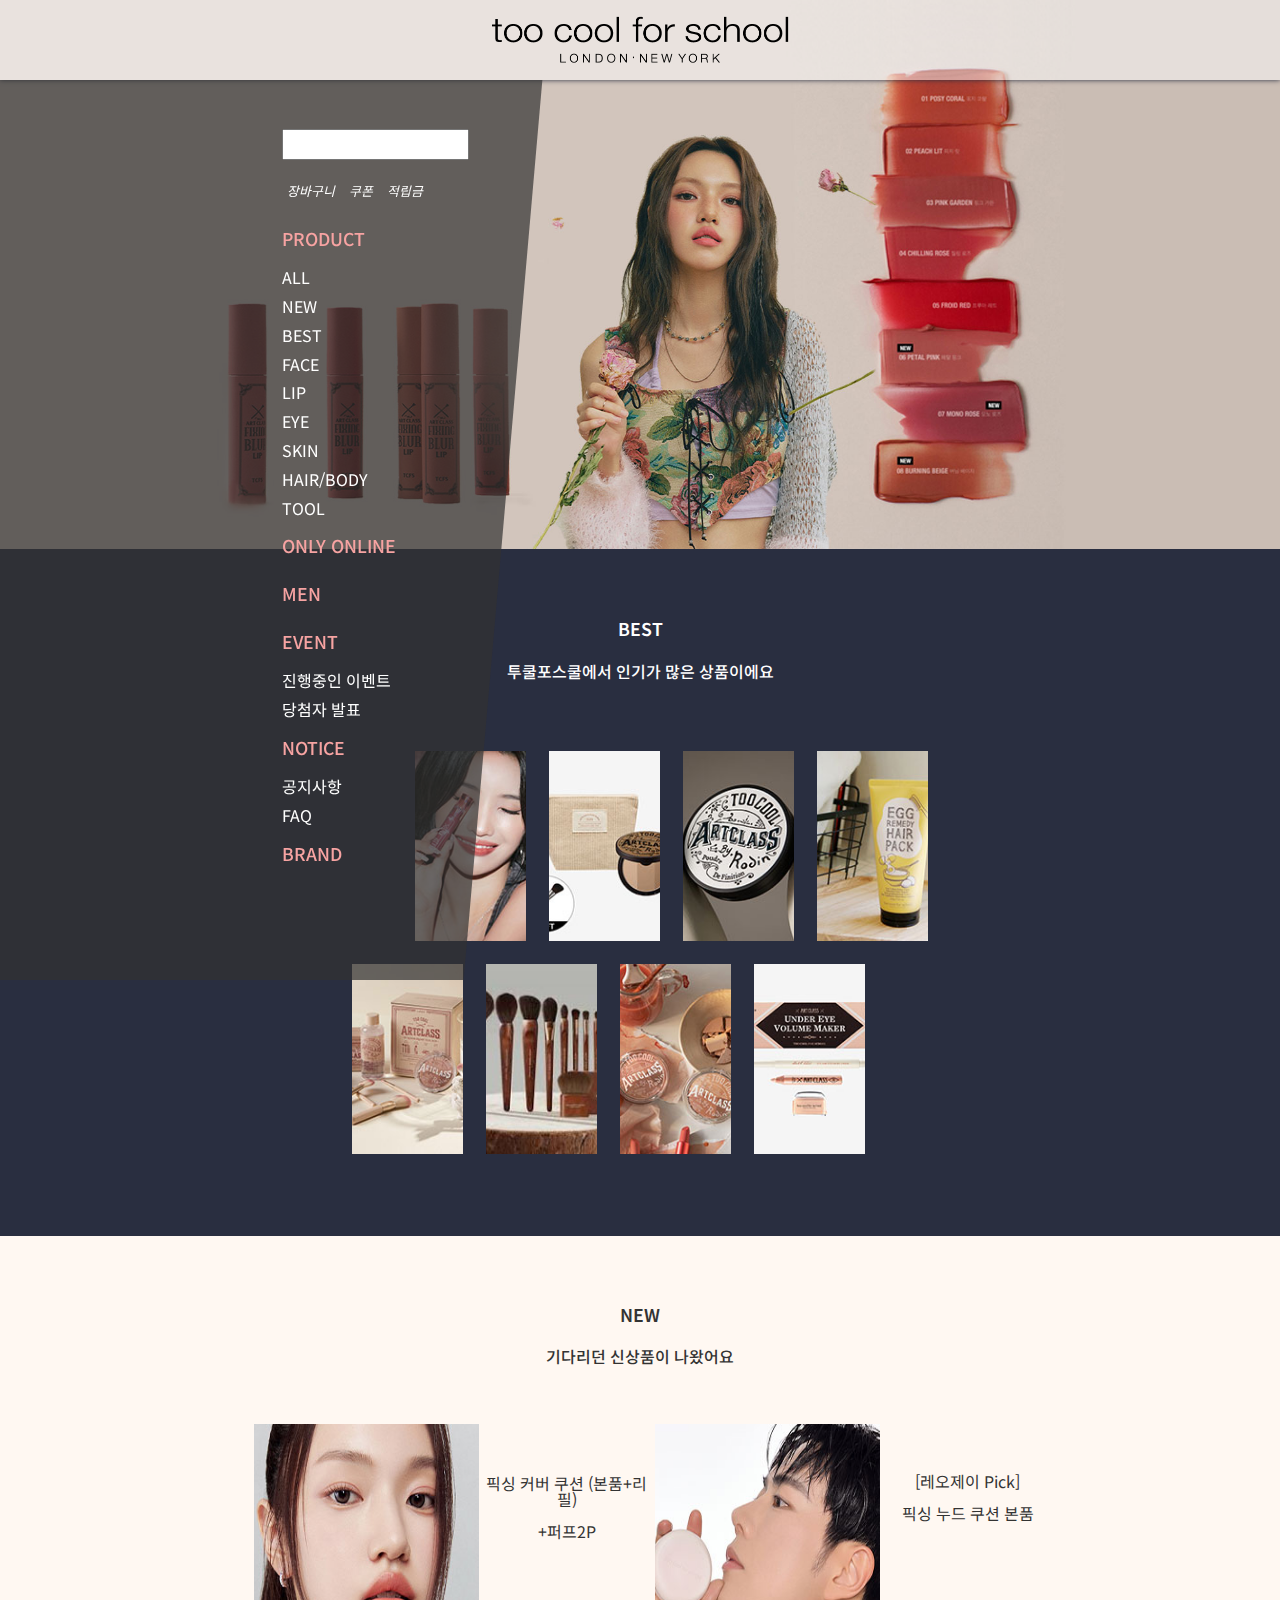
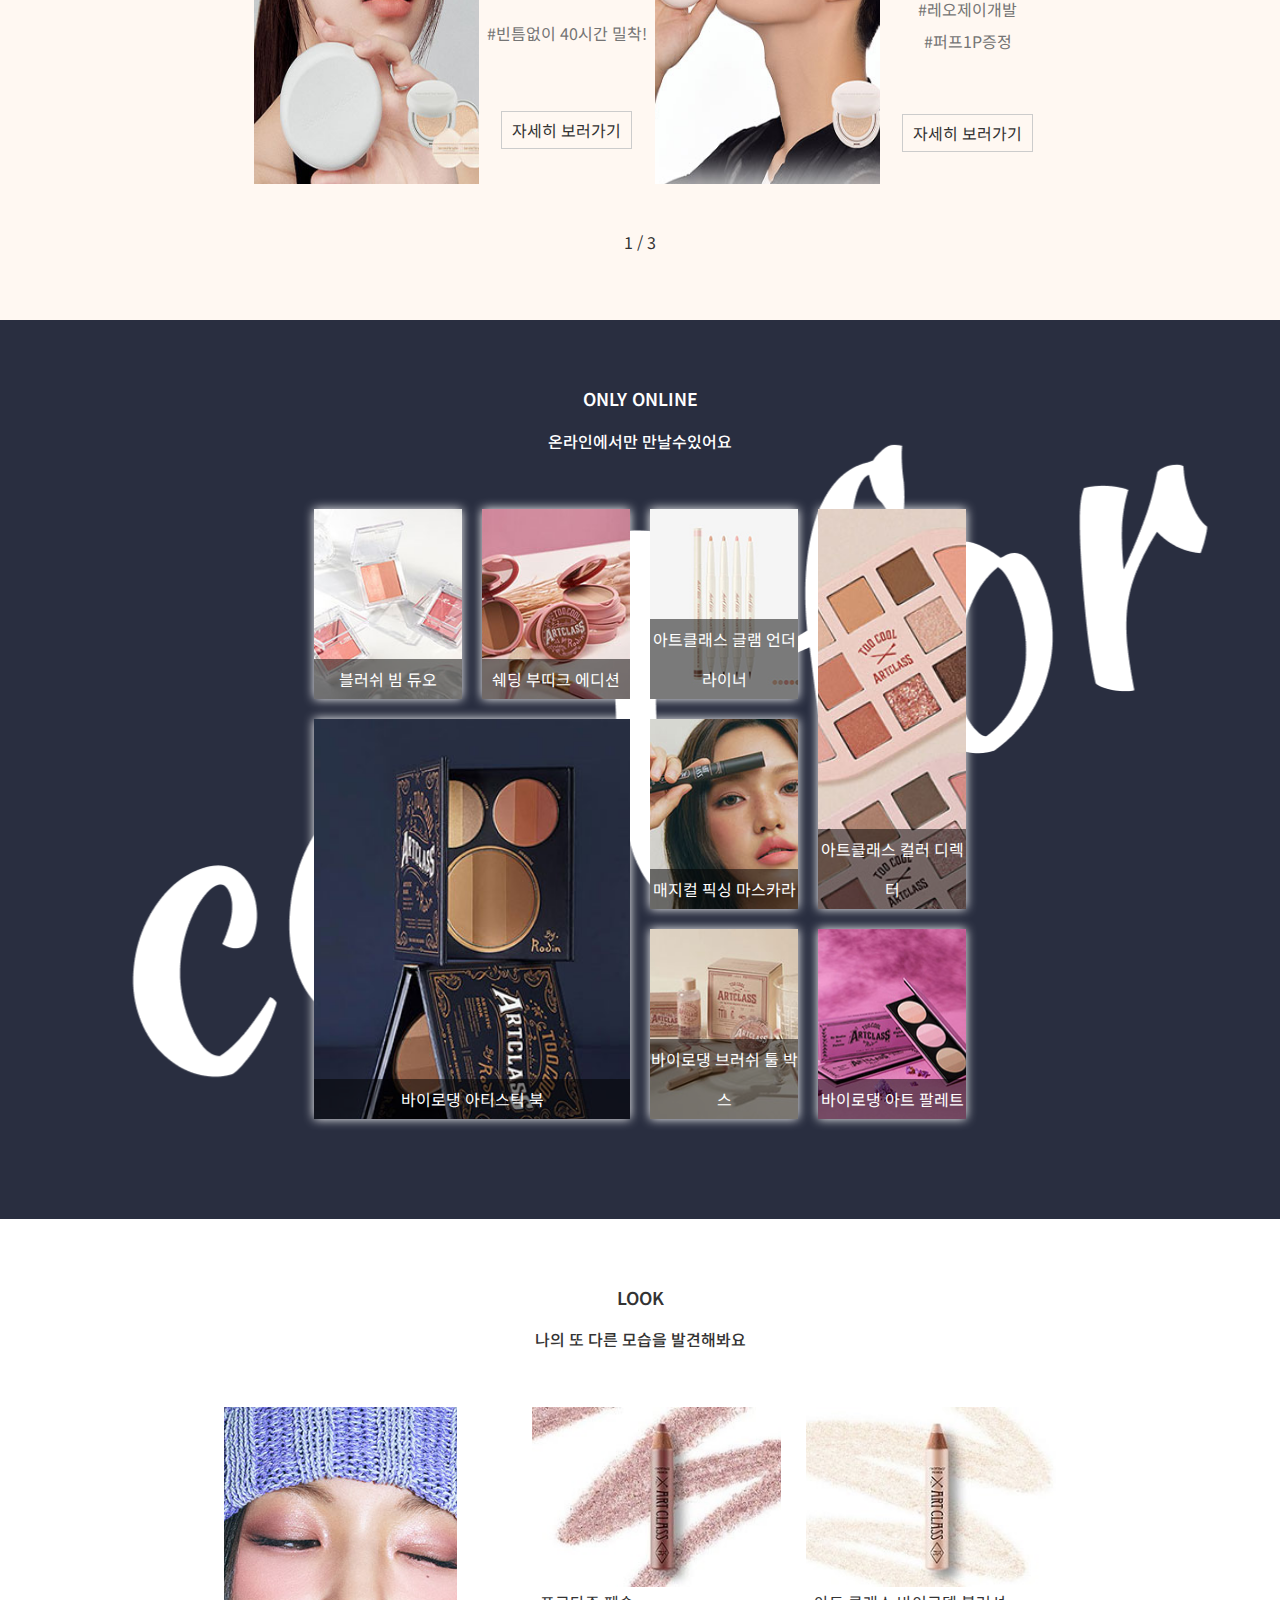
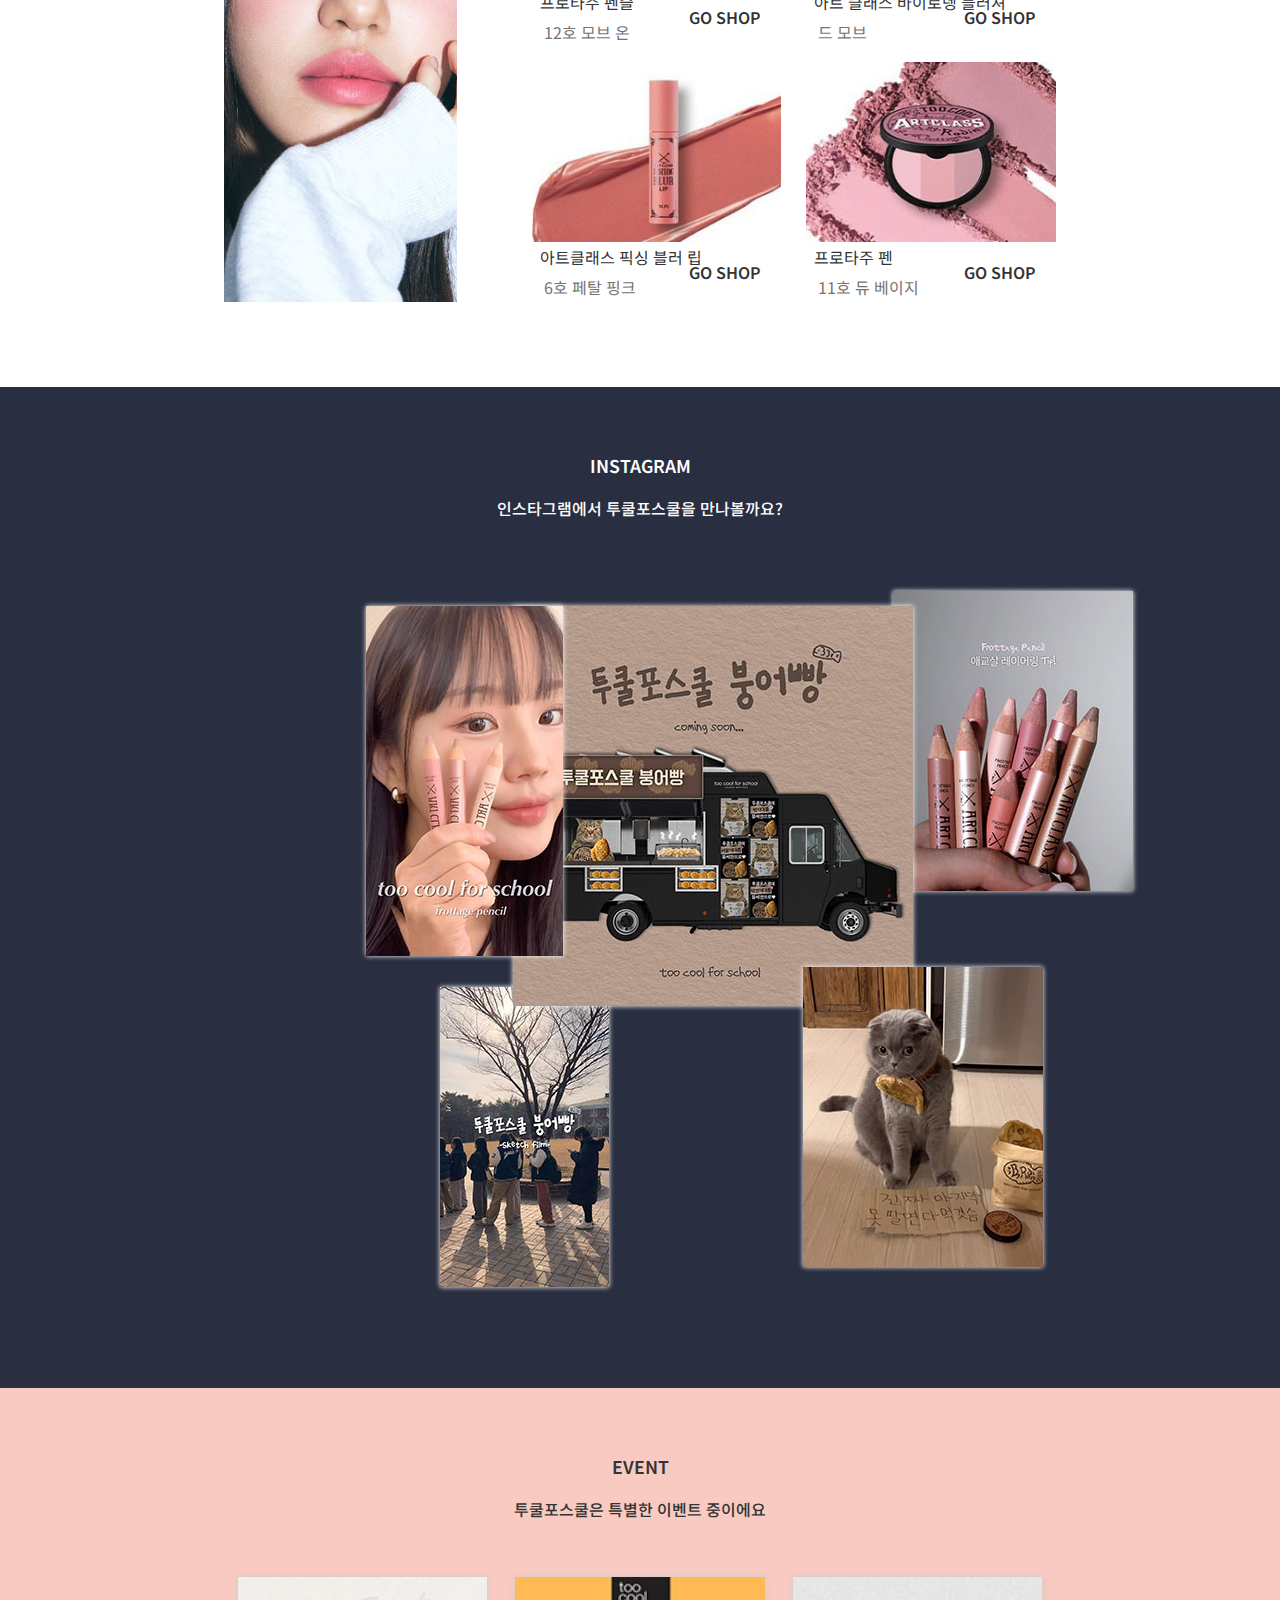
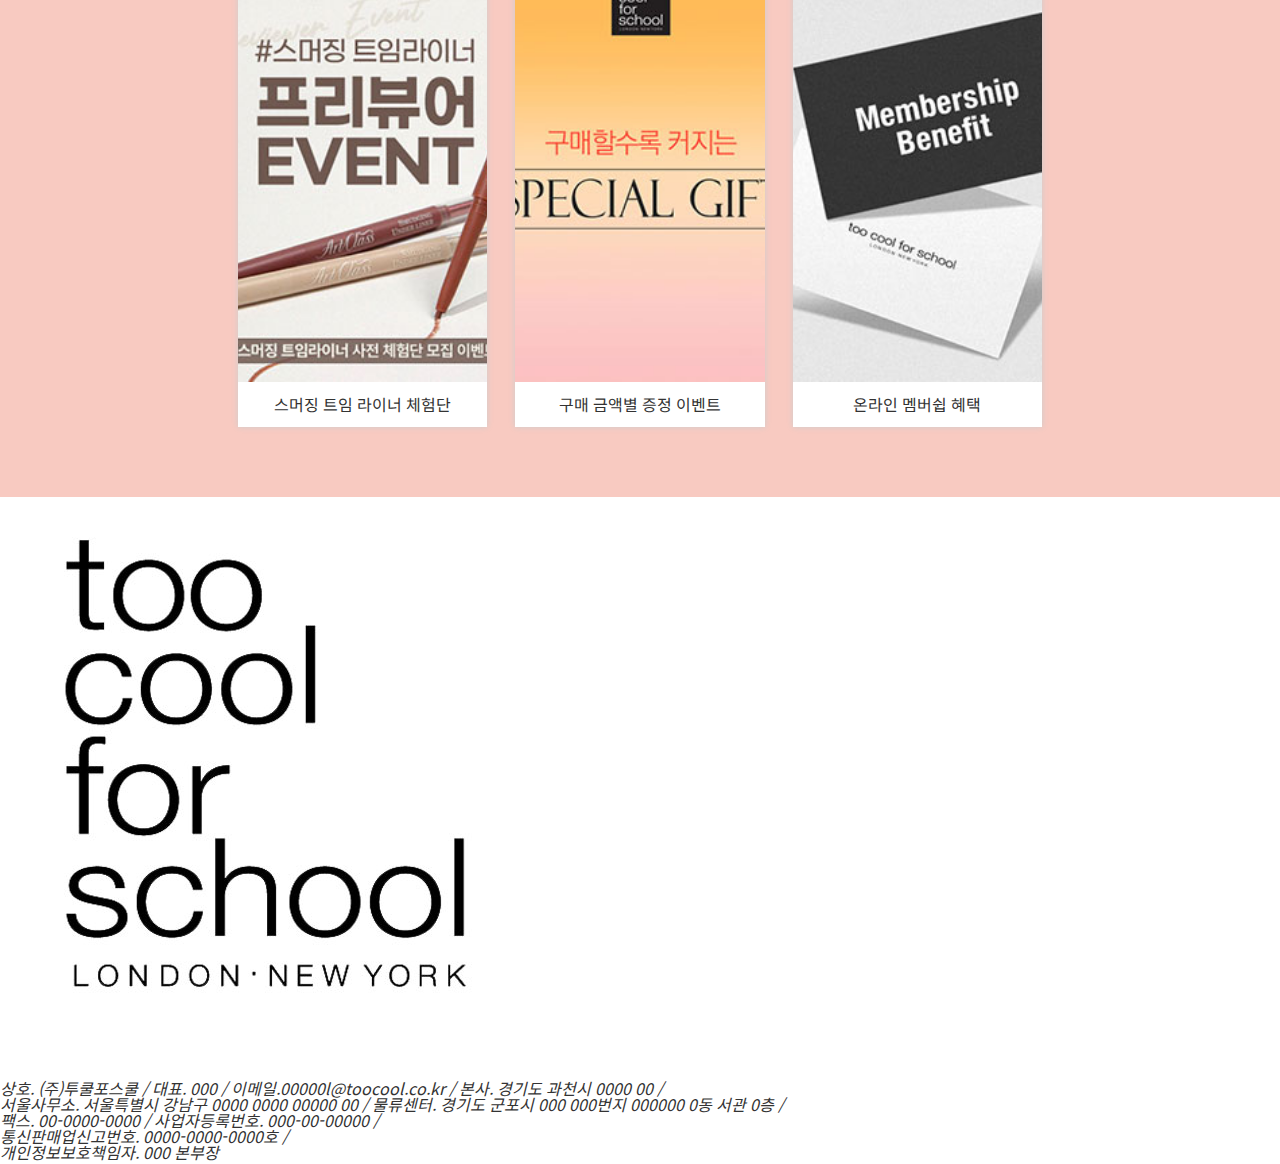
==== main.html @ 059a65c4 "투쿨포스쿨 메인페이지" ====
<!DOCTYPE html>
<html lang="ko">

<head>
    <meta charset="UTF-8">
    <meta name="viewport" content="width=device-width, initial-scale=1.0">
    <title>투쿨포스쿨 반응형웹</title>
    <!-- 리셋 -->
    <link href="./css/reset.css" rel="stylesheet" type="text/css">
    <!-- 공통서식css -->
    <link href="./css/base.css" rel="stylesheet" type="text/css">
    <!-- 레이아웃css -->
    <link href="./css/layout.css" rel="stylesheet" type="text/css">
    <!-- 폰트어썸연결 -->
    <link rel="stylesheet" href="https://cdnjs.cloudflare.com/ajax/libs/font-awesome/6.5.1/css/all.min.css"
        integrity="sha512-DTOQO9RWCH3ppGqcWaEA1BIZOC6xxalwEsw9c2QQeAIftl+Vegovlnee1c9QX4TctnWMn13TZye+giMm8e2LwA=="
        crossorigin="anonymous" referrerpolicy="no-referrer" type="text/css">
    <!-- 제이쿼리 라이브러리 연결하기 -->
    <script src="https://ajax.googleapis.com/ajax/libs/jquery/1.8/jquery.min.js"></script>
</head>

<body>
    <!-- 헤더시작 -->
    <header>
        <div>
            <h1><a href="main.html" title="메인화면으로 가기"><img src="./images/h_logo.png" alt="메인로고"></a></h1>
            <i class="fas fa-bars"></i>
            <a href="login.html" title="로그인화면으로가기"><i class="fas fa-user-alt"></i></a>
        </div>
        <div class="gnb_wrap">
            <nav class="gnb">

                <ul>
                    <li>
                        <form action="#.php" method="post">
                            <input type="text" maxlength="20">
                            <i class="fas fa-search"></i>
                        </form>
                        <a href="#" title="장바구니바로가기"><i class="fas fa-shopping-cart"></i></a>
                        <a href="#" title="쿠폰바로가기"><i class="fas fa-ticket-alt"></i></a>
                        <a href="#" title="적립금바로가기"><i class="fas fa-wallet"></i></a>
                    </li>
                    <li><a href="#" title="PRODUCT바로가기">PRODUCT</a>
                        <ul>
                            <li><a href="#" title="ALL상품바로가기">ALL</a></li>
                            <li><a href="#" title="NEW상품바로가기">NEW</a></li>
                            <li><a href="#" title="BEST상품바로가기">BEST</a></li>
                            <li><a href="#" title="FACE상품바로가기">FACE</a></li>
                            <li><a href="#" title="LIP상품바로가기">LIP</a></li>
                            <li><a href="#" title="EYE상품바로가기">EYE</a></li>
                            <li><a href="#" title="SKIN상품바로가기">SKIN</a></li>
                            <li><a href="#" title="HAIR/BODY상품바로가기">HAIR/BODY</a></li>
                            <li><a href="#" title="TOOL상품바로가기">TOOL</a></li>
                        </ul>
                    </li>
                    <li><a href="#" title="ONLY ONLINE바로가기">ONLY ONLINE</a></li>
                    <li><a href="#" title="MEN바로가기">MEN </a></li>
                    <li><a href="#" title="EVENT바로가기">EVENT</a>
                        <ul>
                            <li><a href="#" title="진행중인 이벤트 바로가기">진행중인 이벤트</a></li>
                            <!-- <li><a href="#" title="종료된 이벤트 바로가기">종료된 이벤트</a></li> -->
                            <li><a href="#" title="당첨자 발표 바로가기">당첨자 발표</a></li>
                        </ul>
                    </li>
                    <li><a href="#" title="NOTICE바로가기">NOTICE</a>
                        <ul>
                            <li><a href="#" title="공지사항바로가기">공지사항</a></li>
                            <li><a href="#" title="FAQ바로가기">FAQ</a></li>
                        </ul>
                    </li>
                    <li><a href="#" title="BRAND바로가기">BRAND</a>
                        <ul>
                            <!-- <li><a href="#" title="브랜드소개바로가기">브랜드소개</a></li> -->
                            <!-- <li><a href="#" title="매장위치바로가기">매장위치</a></li> -->
                        </ul>
                    </li>
                </ul>
            </nav>
            <div class="back"></div>
        </div>
    </header>
    <!-- 메인시작 -->
    <main>
        <section class="banner">
            <h2 class="none">메인배너</h2>
            <div class="swiper">
                <div class="swiper_wrapper">
                    <div class="swiper_slide">
                        <a href="#" title=""><img src="./banner/banner01.jpg" alt=""></a>
                    </div>
                    <div class="pagenation"></div>
                </div>
            </div>
        </section>
        <section>
            <h2 class="white">best</h2>
            <p class="white">투쿨포스쿨에서 인기가 많은 상품이에요</p>
            <article class="best">
                <h2>best</h2>
                <span class="fas fa-arrow-left "></span>
                <ul class="best_list">
                    <li><a href="#" title="아트클래스 끌레어 틴트">
                            <p><br>아트클래스 끌레어 틴트<br><br><br>상품 보러가기</p>
                        </a></li>
                    <li><a href="#" title="바이로댕 쉐딩">
                            <p><br>바이로댕 쉐딩<br><br><br>상품 보러가기</p>
                        </a></li>
                    <li><a href="#" title="피니쉬 세팅 팩트">
                            <p><br>피니쉬 세팅 팩트<br><br><br>상품 보러가기</p>
                        </a></li>
                    <li><a href="#" title="에그 레미디 헤어팩">
                            <p><br>에그 레미디 헤어팩<br><br><br>상품 보러가기</p>
                        </a></li>
                </ul>
                <ul class="best_list">
                    <li><a href="#" title="브러쉬 툴 박스">
                            <p><br>브러쉬 툴 박스<br><br><br>상품 보러가기</p>
                        </a></li>
                    <li><a href="#" title="아티스트 비건 브러쉬">
                            <p><br>아티스트 비건 브러쉬<br><br>상품 보러가기<br></p>
                        </a></li>
                    <li><a href="#" title="바이로댕 블렌딩 아이즈">
                            <p><br>바이로댕 블렌딩 아이즈<br><br>상품 보러가기<br></p>
                        </a></li>
                    <li><a href="#" title="언더 아이 볼륨 메이커">
                            <p><br>언더 아이 볼륨 메이커<br><br>상품 보러가기<br></p>
                        </a></li>
                </ul>
                <span class="fas fa-arrow-right"></span></li>
            </article>
        </section>
        <section>
            <h2>new</h2>
            <p>기다리던 신상품이 나왔어요</p>
            <article class="new">
                <h2>new</h2>
                <span class="fas fa-arrow-left "></span>
                <ul class="new_list">
                    <li>
                        <div></div>
                        <p><br>픽싱 커버 쿠션
                            (본품+리필)<br><br>
                            +퍼프2P<br><br>
                            <span class="hashtag">#빈틈없이 40시간 밀착!<br></span>
                            <a href="#" title="자세히 보러가기">자세히 보러가기</a>
                        </p>
                    </li>
                    <li>
                        <div></div>
                        <p><br>[레오제이 Pick]<br><br>
                            픽싱 누드 쿠션 본품<br><br>
                            <span class="hashtag">#레오제이개발 <br><br>
                                #퍼프1P증정</span><a href="#" title="자세히 보러가기">자세히 보러가기</a>
                        </p>
                    </li>
                </ul>
                <span class="fas fa-arrow-right"></span></li>


                <span> 1 / 3</span>

            </article>
        </section>
        <section>
            <h2 class="white">only online</h2>
            <p class="white">온라인에서만 만날수있어요</p>
            <article class="only_online">
                <h2>only online</h2>
                <ul>
                    <li><a href="#" title="블러쉬 빔 듀오">
                            <div></div>
                            <p>블러쉬 빔 듀오</p>
                        </a></li>
                    <li><a href="#" title="쉐딩 부띠크 에디션">
                            <div></div>
                            <p> 쉐딩 부띠크 에디션</p>
                        </a></li>
                    <li><a href="#" title="아트클래스 글램 언더 라이너">
                            <div></div>
                            <p>아트클래스 글램 언더 라이너</p>
                        </a></li>
                    <li><a href="#" title="아트클래스 컬러 디렉터">
                            <div></div>
                            <p>아트클래스 컬러 디렉터</p>
                        </a></li>
                    <li><a href="#" title="매지컬 픽싱 마스카라">
                            <div></div>
                            <p>매지컬 픽싱 마스카라</p>
                        </a></li>
                    <li><a href="#" title="바이로댕 브러쉬 툴 박스">
                            <div></div>
                            <p>바이로댕 브러쉬 툴 박스</p>
                        </a></li>
                    <li><a href="#" title="바이로댕 아티스틱 북">
                            <div></div>
                            <p>바이로댕 아티스틱 북</p>
                        </a></li>
                    <li><a href="#" title="바이로댕 아트 팔레트">
                            <div></div>
                            <p>바이로댕 아트 팔레트</p>
                        </a></li>
                </ul>
            </article>
        </section>
        <section>
            <h2>look</h2>
            <p>나의 또 다른 모습을 발견해봐요</p>
            <article class="look">
                <h2>look</h2>
                <ul class="look_list">

                    <li>
                        <div>
                            <i class="fas fa-angle-left"></i>
                            <i class="fas fa-angle-right"></i>
                        </div>
                    </li>
                    <li><a href="#" title="프로타주 펜슬">
                            <div></div>&nbsp;&nbsp;프로타주 펜슬<br><span class="hashtag">&nbsp;&nbsp;&nbsp;12호 모브
                                온</span><span>GO SHOP</span>
                        </a></li>
                    <li><a href="#" title="아트 클래스 바이로뎅 블러셔">
                            <div></div>&nbsp;&nbsp;아트 클래스 바이로뎅 블러셔<br><span class="hashtag">&nbsp;&nbsp;&nbsp;드
                                모브</span><span>GO SHOP</span>
                        </a></li>
                    <li><a href="#" title="아트클래스 픽싱 블러 립">
                            <div></div>&nbsp;&nbsp;아트클래스 픽싱 블러 립<br><span class="hashtag">&nbsp;&nbsp;&nbsp;6호 페탈
                                핑크</span><span>GO SHOP</span>
                        </a></li>
                    <li><a href="#" title="프로타주 펜">
                            <div></div>&nbsp;&nbsp;프로타주 펜<br><span class="hashtag">&nbsp;&nbsp;&nbsp;11호 듀
                                베이지</span><span>GO SHOP</span>
                        </a></li>
                </ul>
            </article>
        </section>
        <section>
            <h2 class="white">instagram</h2>
            <p class="white">인스타그램에서 투쿨포스쿨을 만나볼까요?</p>
            <article class="instagram">
                <h2>instagram</h2>
                <ul class="insta_list">
                    <li><a href="#" title=""><img src="./images/insta01.jpg" alt=""></a></li>
                    <li><a href="#" title=""><img src="./images/insta02.jpg" alt=""></a></li>
                    <li><a href="#" title=""><img src="./images/insta03.jpg" alt=""></a></li>
                    <li><a href="#" title=""><img src="./images/insta04.jpg" alt=""></a></li>
                    <li><a href="#" title=""><img src="./images/insta05.jpg" alt=""></a></li>
                </ul>
        </section>
        <section>
            <h2>event</h2>
            <p>투쿨포스쿨은 특별한 이벤트 중이에요 </p>
            <article class="event ">
                <h2>event</h2>
                <span class=""></span>
                <ul class="event_list">
                    <li><a href="#" title="스머징 트임 라이너 체험단">
                            <div></div>
                            <p>스머징 트임 라이너 체험단</p>
                        </a></li>
                    <li><a href="#" title="구매 금액별 증정 이벤트">
                            <div></div>
                            <p>구매 금액별 증정 이벤트</p>
                        </a></li>
                    <li><a href="#" title="온라인 멤버쉽 혜택">
                            <div></div>
                            <p>온라인 멤버쉽 혜택</p>
                        </a></li>
                </ul>
                <span class=""></span>
            </article>
        </section>
    </main>
    <!-- 푸터시작 -->
    <footer>
        <h2><a href="main.html" title="메인화면으로가기"><img src="./images/f_logo.jpg" alt="하단로고"></a></h2>
        <nav>
            <ul class="lnb">
                <li><a href="#" title=""></a></li>
                <li><a href="#" title=""></a></li>
                <li><a href="#" title=""></a></li>
                <li><a href="#" title=""></a></li>
            </ul>
        </nav>
        <div class="f_inner">
            <ul class="sns">
                <li><a href="#" title=""><img src="" alt=""></a></li>
                <li><a href="#" title=""><img src="" alt=""></a></li>
                <li><a href="#" title=""><img src="" alt=""></a></li>
            </ul>
            <address>
                상호. (주)투쿨포스쿨 / 대표. 000 / 이메일.00000l@toocool.co.kr / 본사. 경기도 과천시 0000 00 / <br>
                서울사무소. 서울특별시 강남구 0000 0000 00000 00 / 물류센터. 경기도 군포시 000 000번지 000000 0동 서관 0층 / <br>
                팩스. 00-0000-0000 / 사업자등록번호. 000-00-00000 / <br>
                통신판매업신고번호. 0000-0000-0000호 / <br>
                개인정보보호책임자. 000 본부장
            </address>
            <ul class="service">
                <li><a href="#" title=""></a></li>
                <li><a href="#" title=""></a></li>
                <li><a href="#" title=""></a></li>
                <li><a href="#" title=""></a></li>
                <li><a href="#" title=""></a></li>
            </ul>
            <dl>
                <dt></dt>
                <dd></dd>
                <dd></dd>
                <dd></dd>
                <dd></dd>
                <dd><a href="" title=""></a></dd>
            </dl>
        </div>
    </footer>
    <script src="./script/script.js"></script>
</body>

</html>
---- css/base.css ----
@charset "utf-8";

@import url('https://fonts.googleapis.com/css2?family=Noto+Sans+KR:wght@400;500;600&display=swap');

* {
    font-family: 'Noto Sans KR', sans-serif;
    color: #333;
    font-weight: 400;
}

h1 img {
    width: 300px;
    height: 80px;
}

.none {
    display: none;
}

.center {
    margin: 0px auto;
}

.percent100 {
    width: 100%;
}

.main_b_color {
    background-color: #292E40;
}

.white {
    color: #fff;
}

h2{
    font-size: 1.1rem;
    font-weight: 600;
}

.hashtag{
    color: #747474;
}

a{text-decoration: none; color:#333}
---- css/layout.css ----
/* 헤더 서식 */
header {
    height: 80px;
    width: 100%;
    box-shadow: 0px 0px 5px #292E40;
    position: fixed;
    top: 0px;
    left: 0px;
    z-index: 9000;

    background-color: rgba(255, 255, 255, 0.5);
}


header>div:first-child {
    /* 헤더안 */
    position: relative;
    height: 80px;
    width: 75%;
    max-width: 1280px;
    box-sizing: border-box;
    margin: 0px auto;
    padding: 0px 4.5%;
    display: flex;
    justify-content: space-between;
    align-items: center;
    z-index: 10;
}

header>div>h1 {
    order: 2;
}


header>div>h1 img {
    height: 90%
}

header>div>.fas {
    font-size: 2rem;
    color: #333;
    cursor: pointer;
}
/* 
header>div>.fas:hover {
    animation: border 1.5s linear infinite;
    position: relative;
}

header>div>.fas header>div>.fas:before,
header>div>.fas:after {
    position: absolute;
    content: "";
    right: 0;
    bottom: 0;
    background: #6618a1;
    transition: all 0.3s ease;
}

header>div>.fas:before {
    height: 0%;
    width: 2px;
}

header>div>.fas:after {
    width: 0%;
    height: 2px;
}

header>div>.fas:hover:before {
    height: 100%;
}

header>div>.fas:hover:after {
    width: 100%;
} */

/* 
@keyframes border{
    0%{border-top: #292E40; border-right: #292E40;border-bottom: #292E40;border-left: #292E40;}
    33%{border-top: #292E40; border-right: #292E40;}
    66%{border-top: #292E40; border-right: #292E40;border-bottom: #292E40;}
    99%{border-top: #292E40; border-right: #292E40;border-bottom: #292E40;border-left: #292E40;}
    100%{border-top: #292E40; border-right: #292E40;border-bottom: #292E40;}

} */

header>div>.fas {
    order: 1;
}

header>div>a {
    order: 3;
}

/* 내비게이션서식 */

.gnb_wrap {
    position: absolute;
    top: 80px;
    /* left: -1000px; */
    left: 0px;
    width: 40%;
    height: 100vh;
    transition: 1s;
}

.gnb {
    position: relative;
    top: 0px;
    height: 100vh;
    padding: 5vh 0px;
    display: flex;
    flex-direction: column;
    align-items: center;
    z-index: 8999;
}

.back {
    position: absolute;
    top: 0px;
    left: -60px;
    background-color: rgba(50, 50, 50, 0.7);
    transform: skew(-5deg);
    width: 110%;
    height: 100vh;
    z-index: 2;
}

/* 검색창 */

.gnb input[type=text] {
    width: 70%;
    height: 25px;
    text-indent: 1rem;
}

.gnb input[type=text]:focus {
    outline: 2px solid #F7A3A2;
}

.gnb .fa-search {
    font-size: 1.6rem;
    color: #fff;
    margin-left: 10px;
    position: relative;
    top: 5px;
    cursor: pointer;
}

.gnb .fas:hover {
    color: #F7A3A2;
}

/* 장바구니 */

.gnb>ul>li>a>.fas {
    font-size: 1.8rem;
    color: #fff;
    margin: 30px 5px 15px;
}


.gnb .fa-shopping-cart::after {
    content: " 장바구니";
    font-size: 0.8rem;
    color: #fff;
}

.gnb .fa-ticket-alt::after {
    content: " 쿠폰";
    font-size: 0.8rem;
    color: #fff;
}

.gnb .fa-wallet::after {
    content: " 적립금";
    font-size: 0.8rem;
    color: #fff;
}

/* 상세목록 */
.gnb>ul {
    position: absolute;
    width: 50%;
    left: 55%;
}

.gnb>ul>li>a {
    color: #F7A3A2;
    line-height: 3rem;
    font-weight: 500;
    font-size: 1.1rem;
    text-indent: 15px;
}

.gnb>ul>li>a:hover {
    font-size: 1.2rem;
    text-decoration: underline;
}

.gnb>ul>li>ul>li>a {
    color: #fff;
    font-size: 1rem;
    font-weight: 400;
    text-indent: 25px;
    line-height: 1.8rem;
}

.gnb>ul>li>ul>li>a:hover {
    font-size: 1.1rem;
    text-decoration: underline;
}

/* 메인 서식 */
main {
    background-color: #292E40;
}

section {
    padding: 70px 0px;
    width: 100%;
    text-align: center;
}

section>h2 {
    text-transform: uppercase;
}

article {
    margin: 0px auto;
    width: 65%;
    max-width: 1280px;
    position: relative;
}

article>h2 {
    display: none;
}

section>p {
    padding: 25px 0px 60px 0px;
    font-weight: 500;
}

/* 메인배너서식 */
main>section:first-child {
    padding: 0px;
    margin: 0px;
}

.swiper_slide img {
    width: 100%;
}

/* 베스트서식 */


.best_list {
    display: flex;
    width: 78%;
    margin: 0px auto;
    box-sizing: border-box;
}

.best ul:nth-child(3) {
    justify-content: end;
    padding-left: 5%;
    padding-right: 3%;
}

.best ul:nth-child(4) {
    justify-content: start;
    padding-right: 5%;
    padding-left: 3%;
}

.best_list li {
    min-height: 190px;
    max-width: 190px;
    width: 19%;
    margin: 2%;
}

.best_list li>a {
    background-position: center !important;
    background-repeat: no-repeat !important;
    background-size: cover !important;
    width: 100%;
    height: 100%;
    display: inline-block;
}

.best_list li>a>p {
    width: 100%;
    height: 100%;
    background-color: rgba(0, 0, 0, 0.5);
    color: rgba(255, 255, 255, 0.8);
    display: flex;
    align-items: center;
    justify-content: center;
    opacity: 0;
    visibility: hidden;
}

.best_list li>a:hover>p {
    opacity: 1 !important;
    visibility: visible !important;
    transition: 0.5s;
}

.best ul:nth-child(3)>li:first-child>a {
    background-image: url(../images/best01.jpg);
}

.best ul:nth-child(3)>li:nth-child(2)>a {
    background-image: url(../images/best02.jpg);
}

.best ul:nth-child(3)>li:nth-child(3)>a {
    background-image: url(../images/best03.jpg);
}

.best ul:nth-child(3)>li:nth-child(4)>a {
    background-image: url(../images/best04.jpg);
}

.best ul:nth-child(4)>li:first-child>a {
    background-image: url(../images/best05.jpg);
}

.best ul:nth-child(4)>li:nth-child(2)>a {
    background-image: url(../images/best06.jpg);
}

.best ul:nth-child(4)>li:nth-child(3)>a {
    background-image: url(../images/best07.jpg);
}

.best ul:nth-child(4)>li:nth-child(4)>a {
    background-image: url(../images/best08.jpg);
}

.best span {
    display: none;
}

/* 신상품서식 */

/* new배경색 넣기 */
main>section:nth-child(3) {
    background-color: #FFF8F2;

}

.new_list {
    margin: 0px auto;
    display: flex;
    justify-content: space-around;
    padding-bottom: 50px;
    padding-left: 30px;
    box-sizing: border-box;
    max-width: 1100px;
}


.new_list>li {
    display: flex;
    text-align: center;
    width: 100%;
    justify-content: space-between;
    height: 360px;
}

.new_list>li>div {
    background-position: center !important;
    background-repeat: no-repeat !important;
    background-size: cover !important;
    width: 56%;
    height: 360px;
}

.new_list>li:first-child>div:first-child {
    background: url(../images/new01.jpg);
}

.new_list>li:first-child>div:first-child:hover {
    background: url(../images/new011.jpg);
    transition: 0.5s;
}

.new_list>li:nth-child(2)>div:first-child {
    background: url(../images/new02.jpg);
}

.new_list>li:nth-child(2)>div:first-child:hover {
    background: url(../images/new021.jpg);
    transition: 0.5s;
}

/* 이미지우측 글씨 */

.new_list>li>p {
    display: flex;
    flex-direction: column;
    justify-content: space-around;
    align-items: center;
    width: 44%;
}

.new_list>li>p>a {
    display: inline-block;
    padding: 10px;
    border: 1px solid #ccc;
    cursor: pointer;
}

.new_list>li>p>a:hover {
    background-color: #292E40;
    color: #FFF8F2;
}

/* 좌우 화살표 */

.new>span:nth-child(2),
.new>span:nth-child(4) {
    display: inline-block;
    padding: 10px;
    position: absolute;
    top: 50%;
    transform: translateY(-50%);
    cursor: pointer;
}

.new>span:nth-child(2) {
    left: -30px;
}

.new>span:nth-child(4) {
    right: -30px;
}

/* only online */
main>section:nth-child(4) {
    background-image: url('../images/only_back.png');
    padding-bottom: 100px;
    background-position: center;
    background-size: 90% rotate;
}

.only_online {
    padding: 0px 90px;
    box-sizing: border-box;
}

.only_online ul {
    max-width: 900px;
    display: grid;
    grid-template-columns: repeat(4, auto);
    grid-template-rows: repeat(3, 190px);
    grid-template-areas:
        'a b c d'
        'g g e d'
        'g g f h';
    gap: 20px;
    margin: 0px auto;
}

.only_online ul>li {
    overflow: hidden;
    transition: 0.5s;
}

.only_online>ul>li>a {
    display: inline-block;
    width: 100%;
    height: 100%;
}

.only_online>ul>li>a>div {
    height: 100%;
    background-position: center;
    background-repeat: no-repeat;
    background-size: cover;
}

.only_online>ul>li>a>div:hover {
    transform: scale(1.1);
    transition: 0.5s;
}

.only_online>ul>li:first-child {
    grid-area: a;
}

.only_online>ul>li:first-child>a>div {
    background-image: url('../images/only01.jpg');
}

.only_online>ul>li:nth-child(2) {
    grid-area: b;
}

.only_online>ul>li:nth-child(2)>a>div {
    background-image: url('../images/only02.jpg');
}

.only_online>ul>li:nth-child(3) {
    grid-area: c;
}

.only_online>ul>li:nth-child(3)>a>div {
    background-image: url('../images/only03.jpg');
}

.only_online>ul>li:nth-child(4) {
    grid-area: d;
}

.only_online>ul>li:nth-child(4)>a>div {
    background-image: url('../images/only04.jpg');
    height: 520px;
}

.only_online>ul>li:nth-child(5) {
    grid-area: e;
}

.only_online>ul>li:nth-child(5)>a>div {
    background-image: url('../images/only05.jpg');
}

.only_online>ul>li:nth-child(6) {
    grid-area: f;
}

.only_online>ul>li:nth-child(6)>a>div {
    background-image: url('../images/only06.jpg');
}

.only_online>ul>li:nth-child(7) {
    grid-area: g;
}

.only_online>ul>li:nth-child(7)>a>div {
    background-image: url('../images/only07.jpg');
    height: 520px;
}

.only_online>ul>li:last-child {
    grid-area: h;
}

.only_online>ul>li:last-child>a>div {
    background-image: url('../images/only08.jpg');

}

.only_online>ul>li {
    position: relative;
    box-shadow: 0px 0px 10px #fff;
}

.only_online>ul>li>a>p {
    padding: 0px;
    position: absolute;
    background-color: rgba(0, 0, 0, 0.5);
    color: #fff;
    text-align: center;
    bottom: 0px;
    width: 100%;
    line-height: 40px;
}

/*  Look서식*/

main>section:nth-child(5) {
    background-color: #fff;
    padding-bottom: 100px;
}

.look_list .fas {
    position: absolute;
    top: 50%;
    outline: none;
    border: none;
    font-size: 40px;
    color: #F8CAC1;
}

.look_list .fa-angle-left {
    left: -5%;
}

.look_list .fa-angle-right {
    right: -5%;
}

.look_list {
    max-width: 1000px;
    display: grid;
    grid-template-columns: 34% 30% 30%;
    grid-template-rows: repeat(2, 240px);
    gap: 3%;
    margin: 0px auto;
    /* grid-column-gap: 30px;
    grid-row-gap: 60px; */
}

.look_list>li {
    /* overflow: hidden; */
}

.look_list>li div {
    width: 100%;
    height: 75%;
    background-position: center !important;
    background-repeat: no-repeat !important;
    background-size: cover !important;
}

.look_list>li>a {
    width: 100%;
    height: 100%;
    text-align: start;
    display: block;
    line-height: 30px;
    box-sizing: border-box;
    position: relative;
}

.look_list>li>a>span:last-child {
    position: absolute;
    right: 20px;
    bottom: 0px;
    transform: translateY(-50%);
    font-weight: 600;
}

.look_list>li:first-child {
    grid-area: 1/1/3/1;
    margin-right: 50px;
    position: relative;
}

.look_list>li:first-child>div {
    background-image: url(../images/LOOK01.jpg);
    height: 100%;
}

.look_list>li:nth-child(2) div {
    background-image: url(../images/LOOK_product_01.jpg);
}

.look_list>li:nth-child(3) div {
    background-image: url(../images/LOOK_product_02.jpg);
}

.look_list>li:nth-child(4) div {
    background-image: url(../images/LOOK_product_03.jpg);
}

.look_list>li:last-child div {
    background-image: url(../images/LOOK_product_04.jpg);
}


/* 인스타그램 서식 */

.slide {
    width: 320px;
    height: 400px;

}

.slide_wrap {
    overflow: hidden;

}

.slide_img {
    display: flex;
    position: relative;
    left: 0px;
}

.slide>button {
    padding: 5px 10px;
    outline: none;
    border: none;
    color: #fff;
    background-color: rgb(46, 138, 84);
}

.slide>button:hover {
    background-color: darkseagreen;
}

.slide>button:disabled {
    background-color: #999;
}

.prev {
    float: left;
}

.next {
    float: right;
}

/* 인스타그램 서식 */
main>section:nth-child(6) {
    background-image: url('../images/insta_back.png');
    background-size: 120%;
    background-position: center;
    background-attachment: fixed;
    box-sizing: border-box;
}

.instagram {}

.insta_list {
    margin: 30px auto;
    max-width: 1000px;
    width: 78%;
    display: grid;
    grid-template-columns: repeat(4, auto);
    grid-template-areas:
        'insta_a insta_c insta_c insta_b'
        'insta_d insta_d insta_e insta_e';
}

.insta_list li {
    position: relative;
}

.insta_list li:first-child {
    grid-area: insta_a;
    z-index: 5;
}

.insta_list li:first-child img {
    position: relative;
    right: -50px;
    animation: insta_a_img 7s linear infinite;
}

@keyframes insta_a_img {
    0% {
        top: 0px;
    }

    25% {
        top: 20px;
    }

    50% {
        top: 0px;
    }

    75% {
        top: -20px;
    }

    100% {
        top: 0px;
    }
}


.insta_list li:nth-child(2) {
    grid-area: insta_b;
    margin-left: -20px;
    margin-top: -15px;
    z-index: 1;
}

.insta_list li:nth-child(2) img {
    position: relative;
    animation: insta_b_img 8s linear infinite;
}

@keyframes insta_b_img {
    0% {
        left: 0px;
    }

    50% {
        left: -80px;
    }

    100% {
        left: 0px;
    }
}

.insta_list li:nth-child(3) {
    grid-area: insta_c;
    margin-bottom: -100px;
    z-index: 3;
    animation: insta_c 10s linear infinite;
}

@keyframes insta_c {
    0% {
        transform: rotate(0deg);
    }

    100% {
        transform: rotate(360deg);
    }

}

.insta_list li:nth-child(3) img {
    animation: insta_c_img 10s linear infinite;
}

@keyframes insta_c_img {
    0% {
        transform: rotate(0deg);
    }

    100% {
        transform: rotate(-360deg);
    }

}

.insta_list li:nth-child(4) {
    grid-area: insta_d;
    margin-right: -20px;
    margin-top: 30px;
    z-index: 2;
}

.insta_list li:nth-child(4) img {
    position: relative;
    animation: insta_d_img 7s linear infinite;
}

@keyframes insta_d_img {
    0% {
        right: 0px;
    }

    50% {
        right: 30px;
    }

    100% {
        right: 0px;
    }
}

.insta_list li:last-child {
    grid-area: insta_e;
    margin-top: 10px;
    z-index: 4;
}


.insta_list li:last-child img {
    position: relative;
    animation: insta_e_img 8s linear infinite;
}

@keyframes insta_e_img {
    0% {
        bottom: 0px;
    }

    25% {
        bottom: 20px
    }

    50% {
        bottom: 0px;
    }

    75% {
        bottom: -20px
    }

    100% {
        bottom: 0px;
    }
}

.insta_list li a img {
    box-shadow: 0px 0px 5px #fff;

}



/* 이벤트서식 */
main>section:nth-child(7) {
    background-color: #F8CAC1;
}

.event_list {
    width: 100%;
    max-width: 1000px;
    display: flex;
    justify-content: space-around;
    margin: 0px auto;

}

.event_list li {
    height: 450px;
    width: 30%;
    /* overflow: hidden; */
    transition: 1s;
    box-shadow: 0px 0px 6px #ccc;
}

.event_list li a {
    display: inline-block;
    height: 450px;
    width: 100%;
}

.event_list li div {
    width: 100%;
    height: 90%;
    background-position: center !important;
    background-repeat: no-repeat !important;
    background-size: cover !important;
}


.event_list li:hover p {
    font-weight: 600;
}

.event_list li:first-child div {
    background-image: url('../images/event01.jpg');
}

.event_list li:nth-child(2) div {
    background-image: url('../images/event02.jpg');
}

.event_list li:nth-child(3) div {
    background-image: url('../images/event03.jpg');
}

.event_list li p {
    background-color: #fff;
    width: 100%;
    height: 10%;
    display: flex;
    align-items: center;
    justify-content: center;
    z-index: 5000;
}

/* 푸터 서식 */
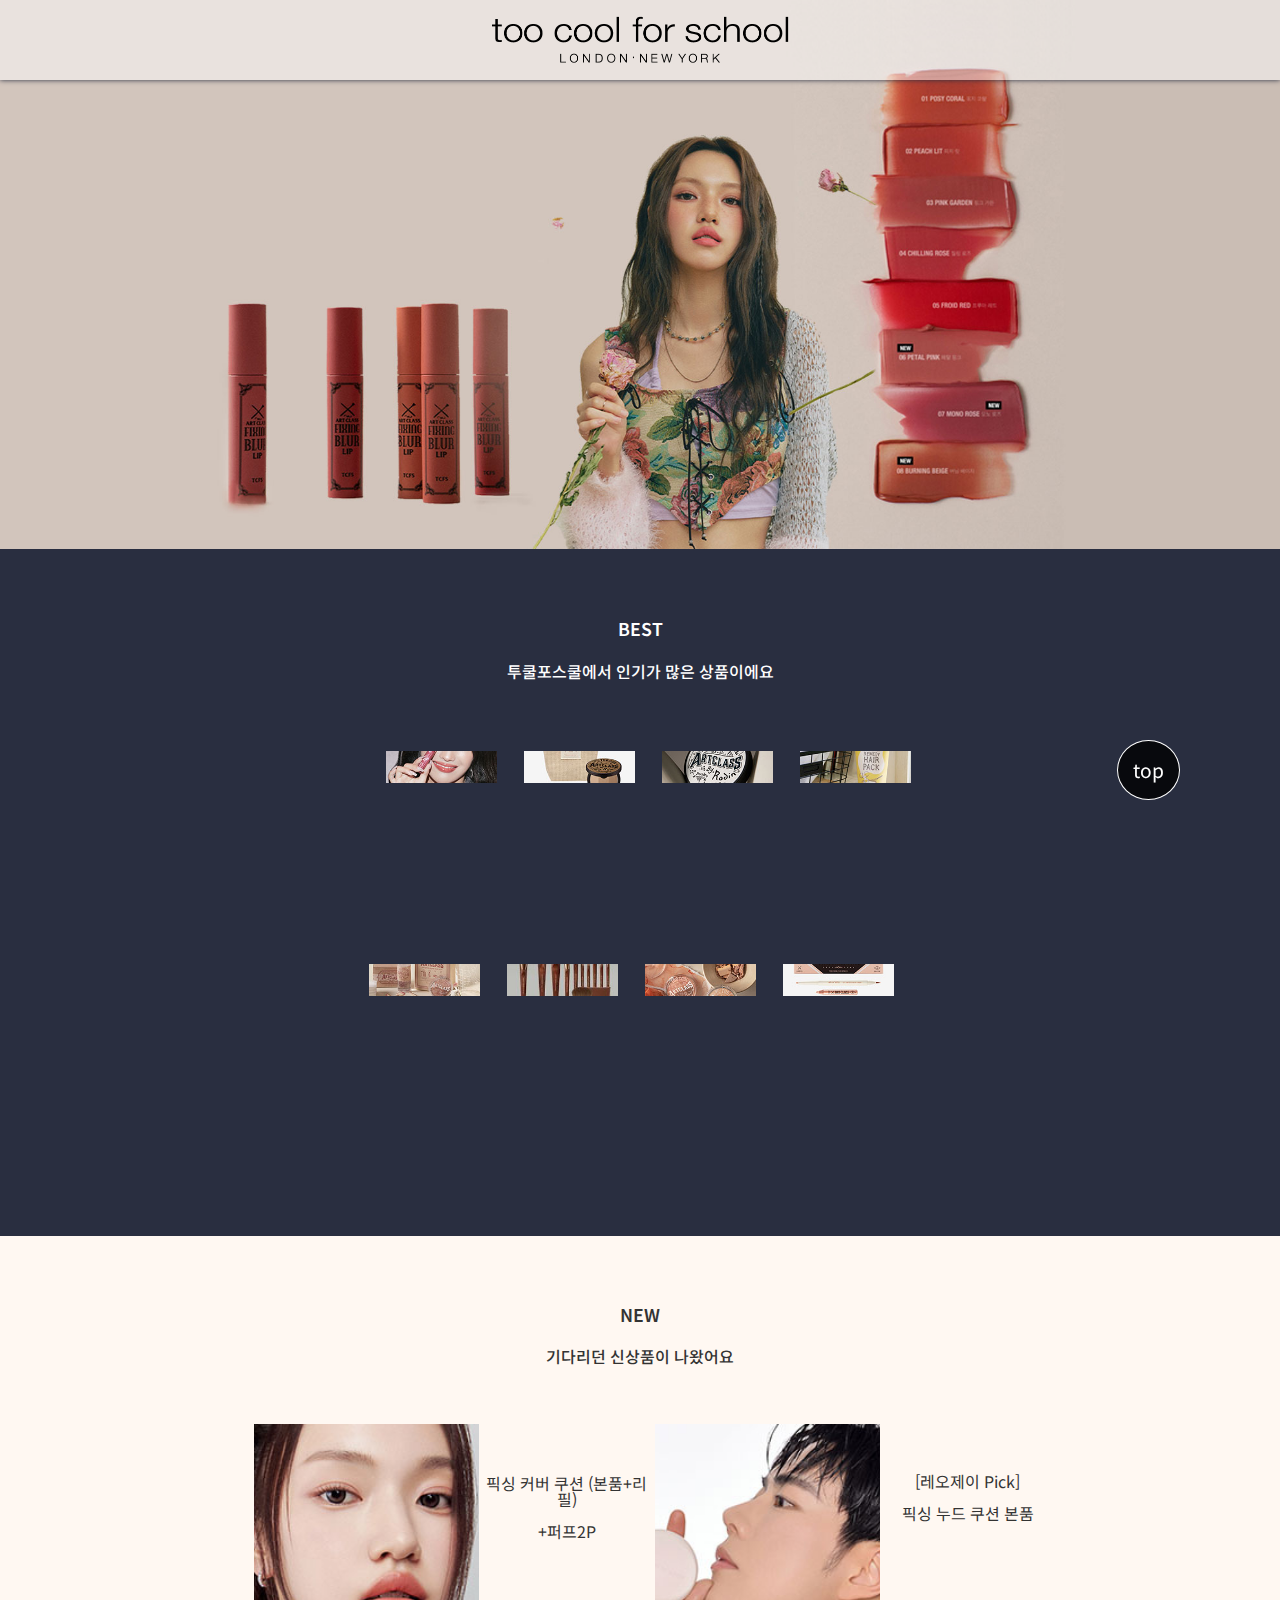
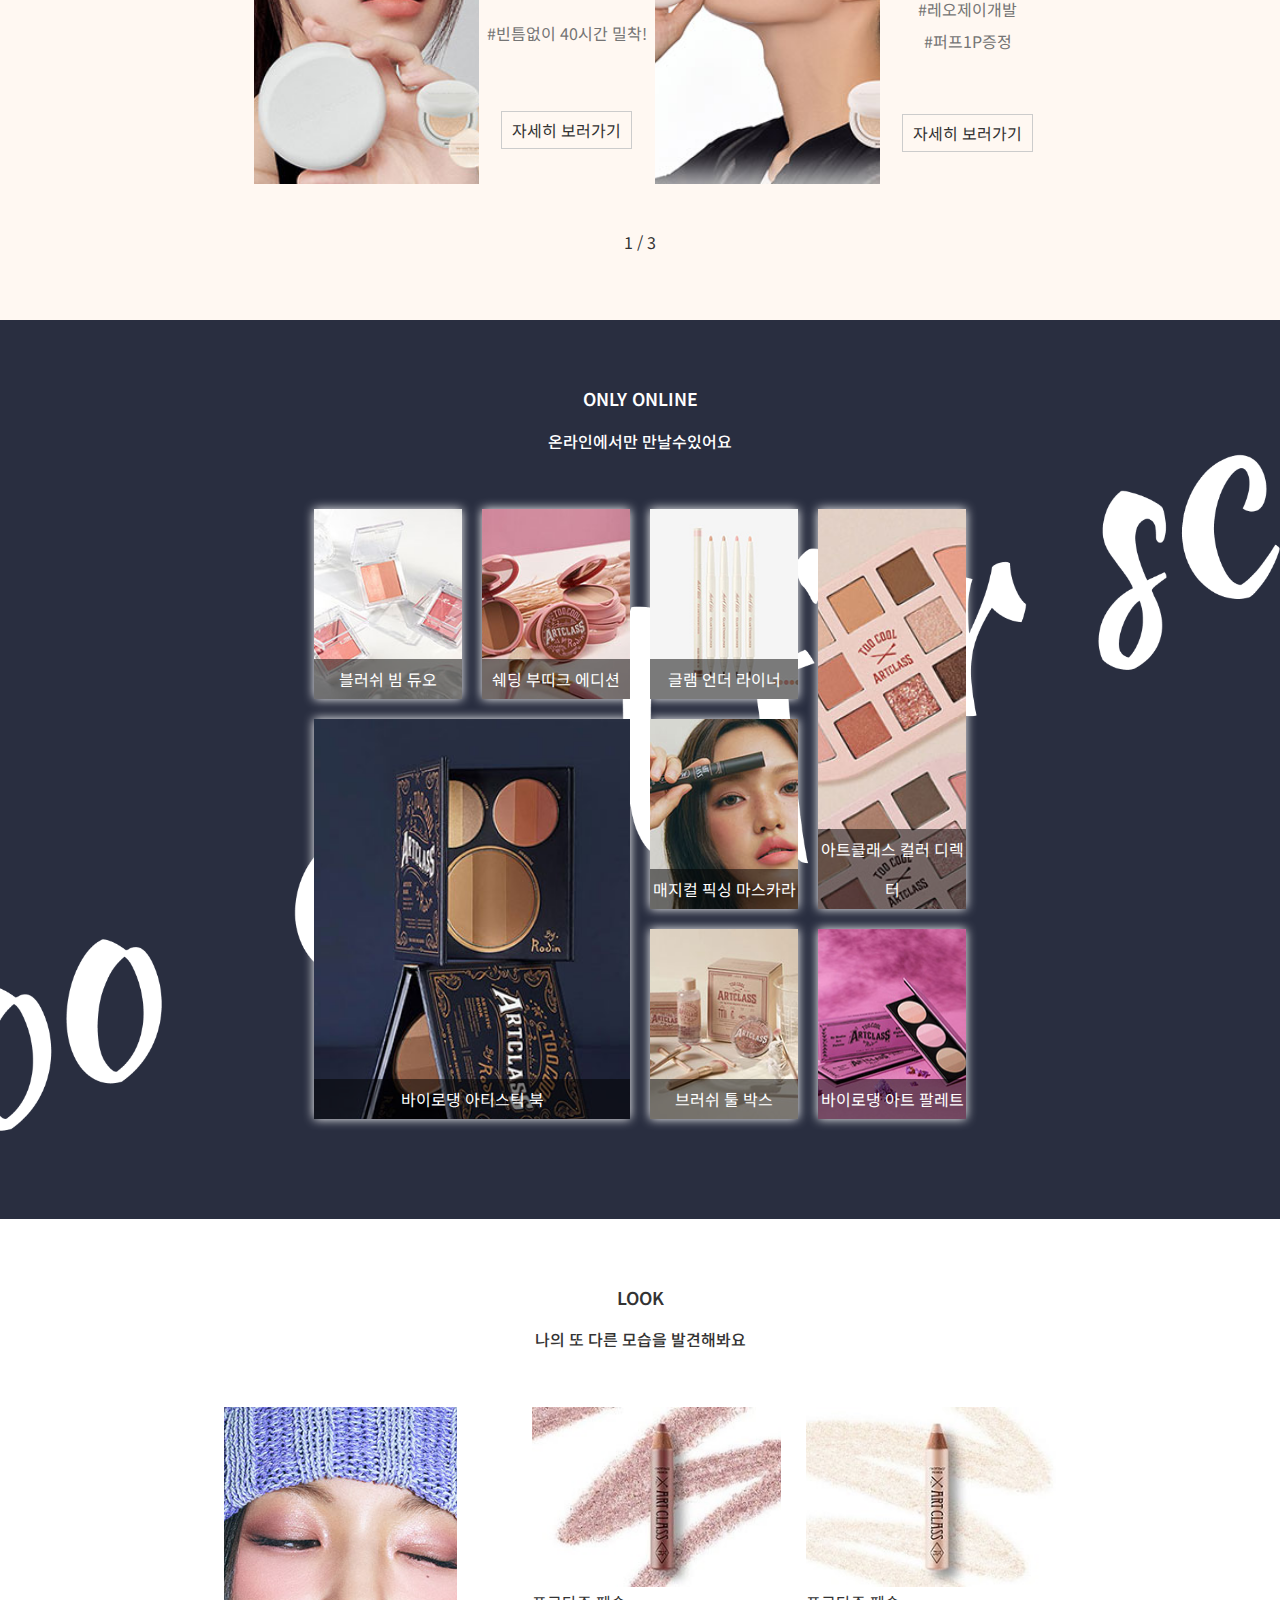
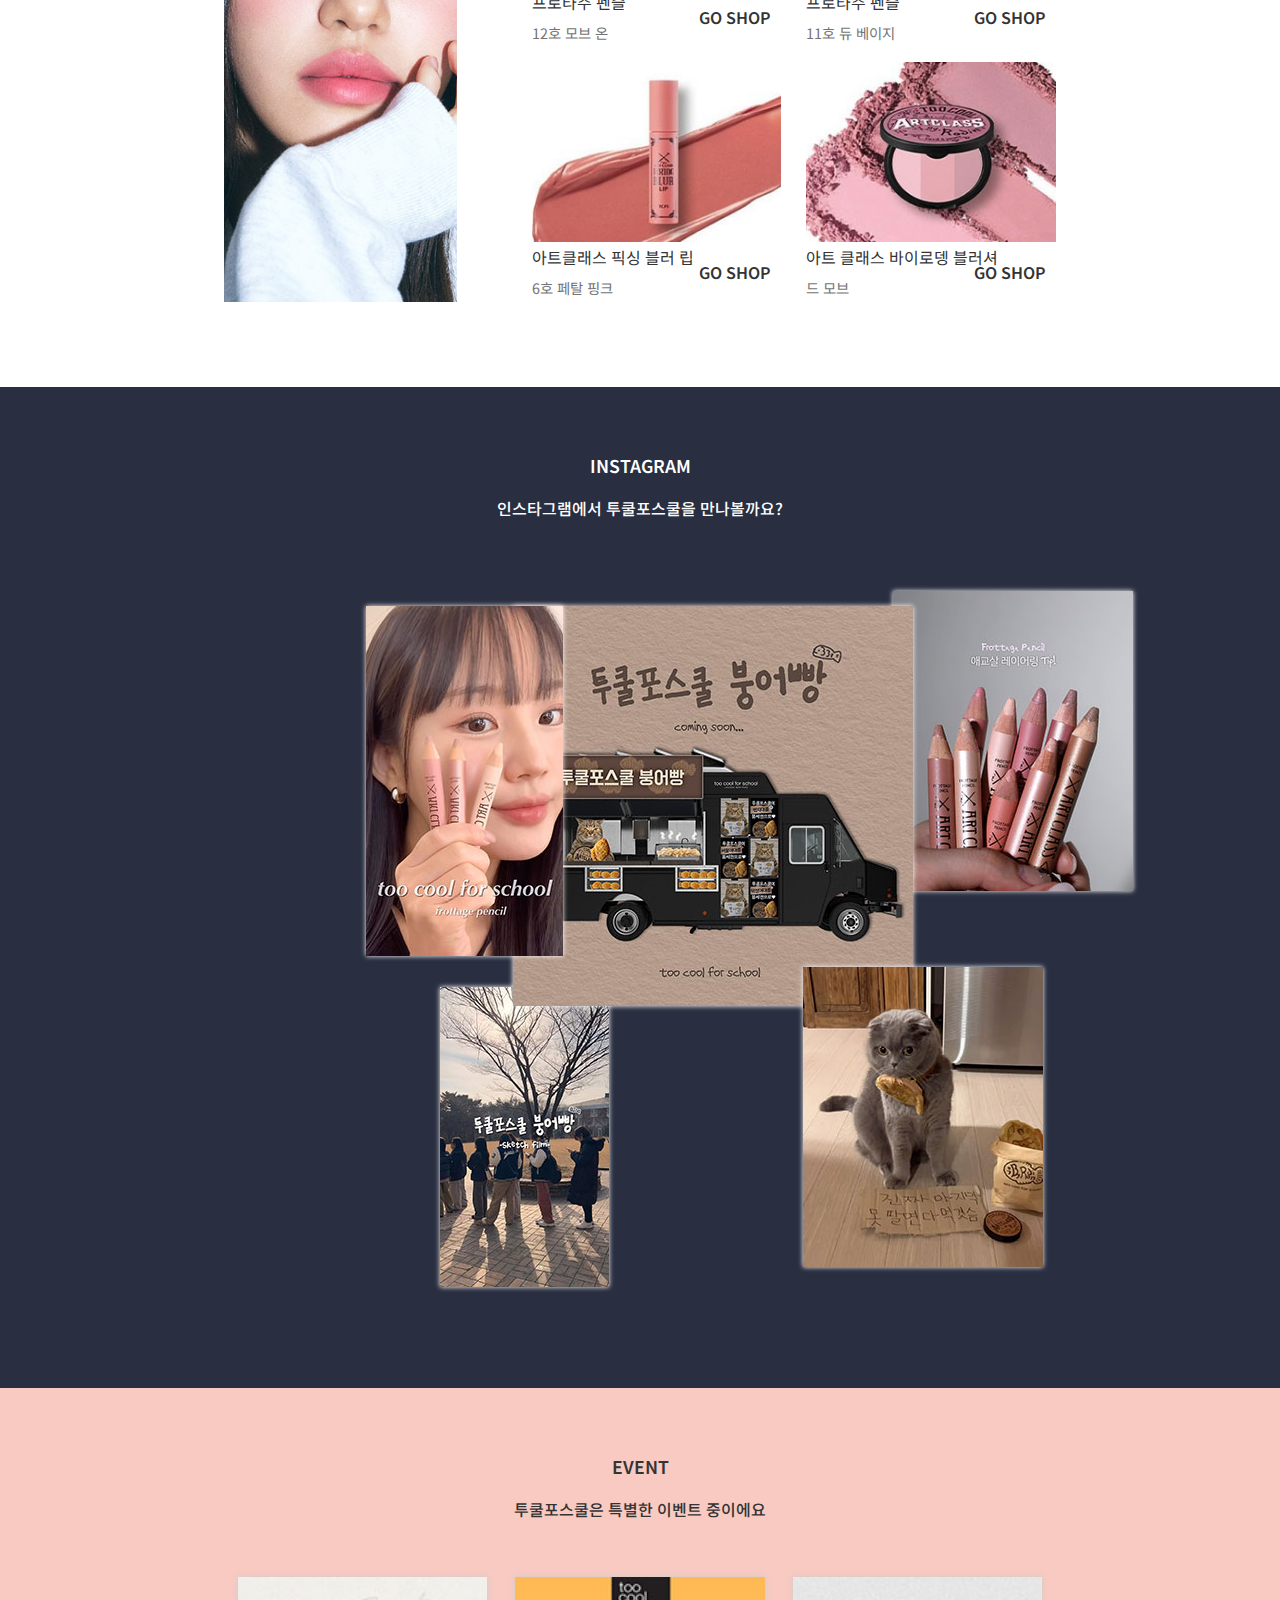
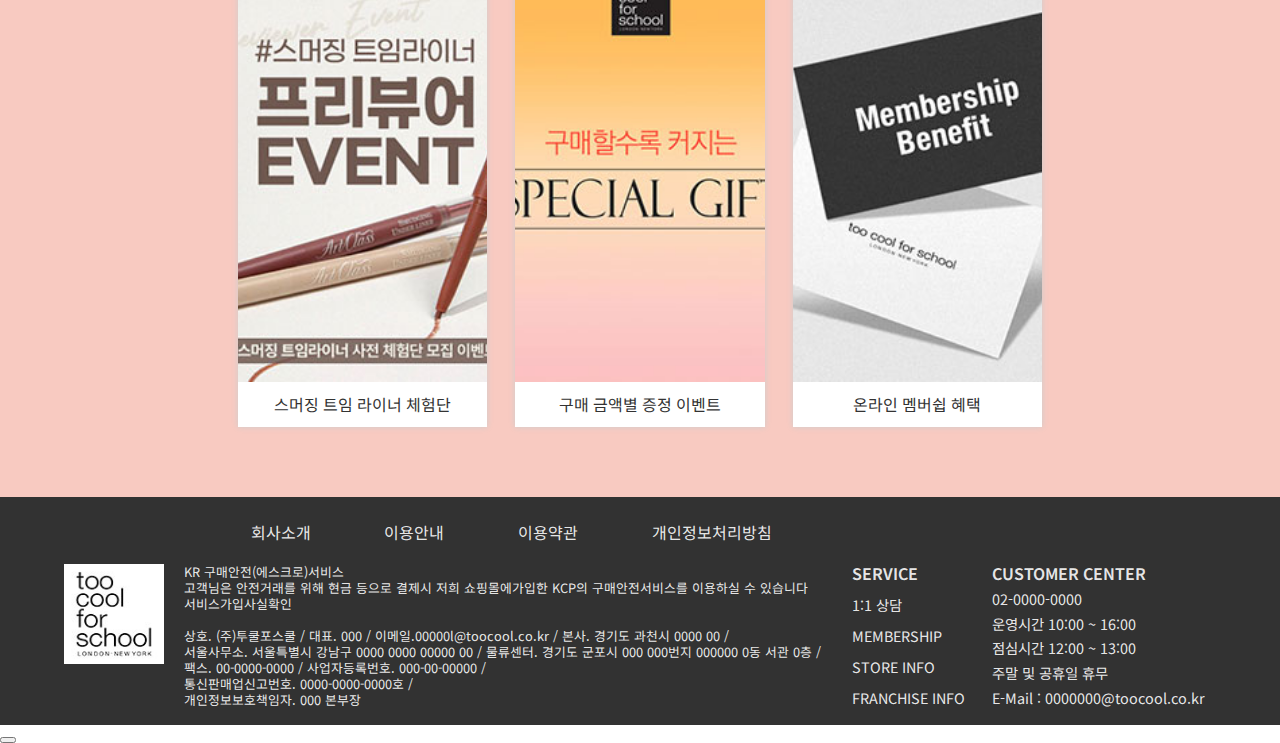
==== commit 2e05a55e: "투쿨포반응형웹" ====
--- a/main.html
+++ b/main.html
@@ -9,8 +9,12 @@
     <link href="./css/reset.css" rel="stylesheet" type="text/css">
     <!-- 공통서식css -->
     <link href="./css/base.css" rel="stylesheet" type="text/css">
-    <!-- 레이아웃css -->
-    <link href="./css/layout.css" rel="stylesheet" type="text/css">
+    <!-- pc css -->
+    <link href="./css/pc.css" rel="stylesheet" type="text/css">
+    <!-- tablet css -->
+    <link href="./css/tablet.css" rel="stylesheet" type="text/css">
+    <!-- mobile css -->
+    <link href="./css/mobile.css" rel="stylesheet" type="text/css">
     <!-- 폰트어썸연결 -->
     <link rel="stylesheet" href="https://cdnjs.cloudflare.com/ajax/libs/font-awesome/6.5.1/css/all.min.css"
         integrity="sha512-DTOQO9RWCH3ppGqcWaEA1BIZOC6xxalwEsw9c2QQeAIftl+Vegovlnee1c9QX4TctnWMn13TZye+giMm8e2LwA=="
@@ -29,7 +33,6 @@
         </div>
         <div class="gnb_wrap">
             <nav class="gnb">
-
                 <ul>
                     <li>
                         <form action="#.php" method="post">
@@ -100,30 +103,30 @@
                 <span class="fas fa-arrow-left "></span>
                 <ul class="best_list">
                     <li><a href="#" title="아트클래스 끌레어 틴트">
-                            <p><br>아트클래스 끌레어 틴트<br><br><br>상품 보러가기</p>
+                            <p>아트클래스 끌레어 틴트<br>상품 보러가기</p>
                         </a></li>
                     <li><a href="#" title="바이로댕 쉐딩">
-                            <p><br>바이로댕 쉐딩<br><br><br>상품 보러가기</p>
+                            <p>바이로댕 쉐딩<br>상품 보러가기</p>
                         </a></li>
                     <li><a href="#" title="피니쉬 세팅 팩트">
-                            <p><br>피니쉬 세팅 팩트<br><br><br>상품 보러가기</p>
+                            <p>피니쉬 세팅 팩트<br>상품 보러가기</p>
                         </a></li>
                     <li><a href="#" title="에그 레미디 헤어팩">
-                            <p><br>에그 레미디 헤어팩<br><br><br>상품 보러가기</p>
+                            <p>에그 레미디 헤어팩<br>상품 보러가기</p>
                         </a></li>
                 </ul>
                 <ul class="best_list">
                     <li><a href="#" title="브러쉬 툴 박스">
-                            <p><br>브러쉬 툴 박스<br><br><br>상품 보러가기</p>
+                            <p>브러쉬 툴 박스<br>상품 보러가기</p>
                         </a></li>
                     <li><a href="#" title="아티스트 비건 브러쉬">
-                            <p><br>아티스트 비건 브러쉬<br><br>상품 보러가기<br></p>
+                            <p>아티스트 비건 브러쉬<br>상품 보러가기</p>
                         </a></li>
                     <li><a href="#" title="바이로댕 블렌딩 아이즈">
-                            <p><br>바이로댕 블렌딩 아이즈<br><br>상품 보러가기<br></p>
+                            <p>바이로댕 블렌딩 아이즈<br>상품 보러가기</p>
                         </a></li>
                     <li><a href="#" title="언더 아이 볼륨 메이커">
-                            <p><br>언더 아이 볼륨 메이커<br><br>상품 보러가기<br></p>
+                            <p>언더 아이 볼륨 메이커<br>상품 보러가기</p>
                         </a></li>
                 </ul>
                 <span class="fas fa-arrow-right"></span></li>
@@ -177,7 +180,7 @@
                         </a></li>
                     <li><a href="#" title="아트클래스 글램 언더 라이너">
                             <div></div>
-                            <p>아트클래스 글램 언더 라이너</p>
+                            <p>글램 언더 라이너</p>
                         </a></li>
                     <li><a href="#" title="아트클래스 컬러 디렉터">
                             <div></div>
@@ -189,7 +192,7 @@
                         </a></li>
                     <li><a href="#" title="바이로댕 브러쉬 툴 박스">
                             <div></div>
-                            <p>바이로댕 브러쉬 툴 박스</p>
+                            <p>브러쉬 툴 박스</p>
                         </a></li>
                     <li><a href="#" title="바이로댕 아티스틱 북">
                             <div></div>
@@ -216,20 +219,20 @@
                         </div>
                     </li>
                     <li><a href="#" title="프로타주 펜슬">
-                            <div></div>&nbsp;&nbsp;프로타주 펜슬<br><span class="hashtag">&nbsp;&nbsp;&nbsp;12호 모브
+                            <div></div>프로타주 펜슬<br><span class="hashtag">12호 모브
                                 온</span><span>GO SHOP</span>
                         </a></li>
                     <li><a href="#" title="아트 클래스 바이로뎅 블러셔">
-                            <div></div>&nbsp;&nbsp;아트 클래스 바이로뎅 블러셔<br><span class="hashtag">&nbsp;&nbsp;&nbsp;드
+                            <div></div>프로타주 펜슬<br><span class="hashtag">11호 듀
+                                베이지</span><span>GO SHOP</span>
+                        </a></li>
+                    <li><a href="#" title="아트클래스 픽싱 블러 립">
+                            <div></div>아트클래스 픽싱 블러 립<br><span class="hashtag">6호 페탈
+                                핑크</span><span>GO SHOP</span>
+                        </a></li>
+                    <li><a href="#" title="프로타주 펜">
+                            <div></div>아트 클래스 바이로뎅 블러셔<br><span class="hashtag">드
                                 모브</span><span>GO SHOP</span>
-                        </a></li>
-                    <li><a href="#" title="아트클래스 픽싱 블러 립">
-                            <div></div>&nbsp;&nbsp;아트클래스 픽싱 블러 립<br><span class="hashtag">&nbsp;&nbsp;&nbsp;6호 페탈
-                                핑크</span><span>GO SHOP</span>
-                        </a></li>
-                    <li><a href="#" title="프로타주 펜">
-                            <div></div>&nbsp;&nbsp;프로타주 펜<br><span class="hashtag">&nbsp;&nbsp;&nbsp;11호 듀
-                                베이지</span><span>GO SHOP</span>
                         </a></li>
                 </ul>
             </article>
@@ -255,14 +258,27 @@
                 <span class=""></span>
                 <ul class="event_list">
                     <li><a href="#" title="스머징 트임 라이너 체험단">
+                            <p><span>사전 체험단 모집</span>
+                                <br><br>
+                                원하는 컬러로 체험단을 선착순 신청하고,<br>
+                                투쿨포스쿨 NEW 트임 라이너를<br> 먼저 만나보세요!
+                            </p>
                             <div></div>
                             <p>스머징 트임 라이너 체험단</p>
                         </a></li>
                     <li><a href="#" title="구매 금액별 증정 이벤트">
+                            <p><span>구매 금액별 증정 이벤트</span>
+                                <br><br>
+                                3만원 이상 구매시 : 에그 레디미 팩 샴푸<br>
+                                5만원 이상 구매시 : 크렘 드 파뮤베 핸드크림
+                            </p>
                             <div></div>
                             <p>구매 금액별 증정 이벤트</p>
                         </a></li>
                     <li><a href="#" title="온라인 멤버쉽 혜택">
+                            <p><span>회원가입하고 50% 혜택 받기</span><br><br>
+                                생일 10% 쿠폰 지금 <br>
+                                배송 완료 후 상품 금액의 3% 지금</p>
                             <div></div>
                             <p>온라인 멤버쉽 혜택</p>
                         </a></li>
@@ -273,45 +289,52 @@
     </main>
     <!-- 푸터시작 -->
     <footer>
-        <h2><a href="main.html" title="메인화면으로가기"><img src="./images/f_logo.jpg" alt="하단로고"></a></h2>
-        <nav>
-            <ul class="lnb">
-                <li><a href="#" title=""></a></li>
-                <li><a href="#" title=""></a></li>
-                <li><a href="#" title=""></a></li>
-                <li><a href="#" title=""></a></li>
-            </ul>
-        </nav>
-        <div class="f_inner">
-            <ul class="sns">
-                <li><a href="#" title=""><img src="" alt=""></a></li>
-                <li><a href="#" title=""><img src="" alt=""></a></li>
-                <li><a href="#" title=""><img src="" alt=""></a></li>
-            </ul>
-            <address>
-                상호. (주)투쿨포스쿨 / 대표. 000 / 이메일.00000l@toocool.co.kr / 본사. 경기도 과천시 0000 00 / <br>
-                서울사무소. 서울특별시 강남구 0000 0000 00000 00 / 물류센터. 경기도 군포시 000 000번지 000000 0동 서관 0층 / <br>
-                팩스. 00-0000-0000 / 사업자등록번호. 000-00-00000 / <br>
-                통신판매업신고번호. 0000-0000-0000호 / <br>
-                개인정보보호책임자. 000 본부장
-            </address>
-            <ul class="service">
-                <li><a href="#" title=""></a></li>
-                <li><a href="#" title=""></a></li>
-                <li><a href="#" title=""></a></li>
-                <li><a href="#" title=""></a></li>
-                <li><a href="#" title=""></a></li>
-            </ul>
-            <dl>
-                <dt></dt>
-                <dd></dd>
-                <dd></dd>
-                <dd></dd>
-                <dd></dd>
-                <dd><a href="" title=""></a></dd>
-            </dl>
-        </div>
+            <div class="f_inner">
+                <h2><a href="main.html" title="메인화면으로가기"><img src="./images/f_logo.jpg" alt="하단로고"></a></h2>
+                <nav>
+                    <ul>
+                        <li><a href="#" title="회사소개">회사소개</a></li>
+                        <li><a href="#" title="이용안내">이용안내</a></li>
+                        <li><a href="#" title="이용약관">이용약관</a></li>
+                        <li><a href="#" title="개인정보처리방침">개인정보처리방침</a></li>
+                    </ul>
+                </nav>
+                <ul class="sns">
+                    <li><a href="#" title="인스타그램"><i class="fab fa-instagram"></i></a></li>
+                    <li><a href="#" title="페이스북"><i class="fab fa-facebook-f"></i></a></li>
+                    <li><a href="#" title="유튜브"><i class="fab fa-youtube"></i></a></li>
+                </ul>
+                <address>
+                    KR
+                    구매안전(에스크로)서비스<br>
+                    고객님은 안전거래를 위해 현금 등으로 결제시 저희 쇼핑몰에가입한 KCP의 구매안전서비스를 이용하실 수 있습니다 <br>
+                    서비스가입사실확인<br><br>
+
+                    상호. (주)투쿨포스쿨 / 대표. 000 / 이메일.00000l@toocool.co.kr / 본사. 경기도 과천시 0000 00 / <br>
+                    서울사무소. 서울특별시 강남구 0000 0000 00000 00 / 물류센터. 경기도 군포시 000 000번지 000000 0동 서관 0층 / <br>
+                    팩스. 00-0000-0000 / 사업자등록번호. 000-00-00000 / <br>
+                    통신판매업신고번호. 0000-0000-0000호 / <br>
+                    개인정보보호책임자. 000 본부장
+                </address>
+                <ul class="service">
+                    <li><a href="#" title="SERVICE">SERVICE</a></li>
+                    <li><a href="#" title="1:1 상담">1:1 상담</a></li>
+                    <li><a href="#" title="MEMBERSHIP">MEMBERSHIP</a></li>
+                    <li><a href="#" title="STORE INFO">STORE INFO</a></li>
+                    <li><a href="#" title="FRANCHISE INFO">FRANCHISE INFO</a></li>
+                </ul>
+                <dl class="center">
+                    <dt>CUSTOMER CENTER</dt>
+                    <dd><a href="tel:02-0000-0000" title="전화걸기">02-0000-0000</a></dd>
+                    <dd>운영시간 10:00 ~ 16:00</dd>
+                    <dd>점심시간 12:00 ~ 13:00</dd>
+                    <dd>주말 및 공휴일 휴무</dd>
+                    <dd><a href="mailto:0000000@toocool.co.kr" title="이메일보내기">E-Mail : 0000000@toocool.co.kr</a></dd>
+                </dl>
+            </div>
     </footer>
+    <button><a href="#" title="top_btn">top</a></button>
+
     <script src="./script/script.js"></script>
 </body>
 
--- a/css/base.css
+++ b/css/base.css
@@ -43,3 +43,24 @@
 }
 
 a{text-decoration: none; color:#333}
+
+address{font-style: normal;font-size: 0.8rem;}
+
+/* top버튼 */
+
+button a{
+    display: inline-block;
+    position: fixed;
+    right: 100px;
+    bottom: 100px;
+    border: 1px solid #fff;
+    outline: none;
+    background-color: rgba(0,0,0,0.8);
+    color: #fff;
+    font-size: 1.2rem;
+    padding: 15px;
+    border-radius: 50%;
+
+}
+
+button:hover a{color: #F8CAC1;border-color: #F8CAC1;}--- a/css/pc.css
+++ b/css/pc.css
@@ -0,0 +1,1086 @@
+/* 헤더 서식 */
+header {
+    height: 80px;
+    width: 100%;
+    box-shadow: 0px 0px 5px #292E40;
+    position: fixed;
+    top: 0px;
+    left: 0px;
+    z-index: 9000;
+
+    background-color: rgba(255, 255, 255, 0.5);
+}
+
+
+header>div:first-child {
+    /* 헤더안 */
+    position: relative;
+    height: 80px;
+    width: 75%;
+    max-width: 1280px;
+    box-sizing: border-box;
+    margin: 0px auto;
+    padding: 0px 4.5%;
+    display: flex;
+    justify-content: space-between;
+    align-items: center;
+    z-index: 10;
+}
+
+header>div>h1 {
+    order: 2;
+}
+
+
+header>div>h1 img {
+    height: 90%
+}
+
+header>div>.fas {
+    font-size: 2rem;
+    color: #333;
+    cursor: pointer;
+    order: 1;
+}
+
+header>div>a {
+    font-size: 2rem;
+    color: #333;
+    order: 3;
+}
+
+/* 내비게이션서식 */
+
+.gnb_wrap {
+    position: absolute;
+    top: 80px;
+    left: -1000px;
+    /* left: 0px; */
+    width: 40%;
+    height: 100vh;
+    transition: 1s;
+}
+
+.gnb {
+    position: relative;
+    top: 0px;
+    height: 100vh;
+    padding: 5vh 0px;
+    display: flex;
+    flex-direction: column;
+    align-items: center;
+    z-index: 8999;
+}
+
+.back {
+    position: absolute;
+    top: 0px;
+    left: -60px;
+    background-color: rgba(50, 50, 50, 0.7);
+    transform: skew(-5deg);
+    width: 110%;
+    height: 100vh;
+    z-index: 2;
+}
+
+/* 검색창 */
+
+.gnb input[type=text] {
+    width: 70%;
+    height: 25px;
+    text-indent: 1rem;
+}
+
+.gnb input[type=text]:focus {
+    outline: 2px solid #F7A3A2;
+}
+
+.gnb .fa-search {
+    font-size: 1.6rem;
+    color: #fff;
+    margin-left: 10px;
+    position: relative;
+    top: 5px;
+    cursor: pointer;
+}
+
+.gnb .fas:hover {
+    color: #F7A3A2;
+}
+
+/* 장바구니 */
+
+.gnb>ul>li>a>.fas {
+    font-size: 1.8rem;
+    color: #fff;
+    margin: 30px 5px 15px;
+}
+
+
+.gnb .fa-shopping-cart::after {
+    content: " 장바구니";
+    font-size: 0.8rem;
+    color: #fff;
+}
+
+.gnb .fa-ticket-alt::after {
+    content: " 쿠폰";
+    font-size: 0.8rem;
+    color: #fff;
+}
+
+.gnb .fa-wallet::after {
+    content: " 적립금";
+    font-size: 0.8rem;
+    color: #fff;
+}
+
+/* 상세목록 */
+.gnb>ul {
+    position: absolute;
+    width: 50%;
+    left: 55%;
+}
+
+.gnb>ul>li>a {
+    color: #F7A3A2;
+    line-height: 3rem;
+    font-weight: 500;
+    font-size: 1.1rem;
+    text-indent: 15px;
+}
+
+.gnb>ul>li>a:hover {
+    font-size: 1.2rem;
+    text-decoration: underline;
+}
+
+.gnb>ul>li>ul>li>a {
+    color: #fff;
+    font-size: 1rem;
+    font-weight: 400;
+    text-indent: 25px;
+    line-height: 1.8rem;
+}
+
+.gnb>ul>li>ul>li>a:hover {
+    font-size: 1.1rem;
+    text-decoration: underline;
+}
+
+/* 메인 서식 */
+main {
+    background-color: #292E40;
+}
+
+section {
+    padding: 70px 0px;
+    width: 100%;
+    text-align: center;
+}
+
+section>h2 {
+    text-transform: uppercase;
+}
+
+article {
+    margin: 0px auto;
+    width: 65%;
+    max-width: 1280px;
+    position: relative;
+}
+
+article>h2 {
+    display: none;
+}
+
+section>p {
+    padding: 25px 0px 60px 0px;
+    font-weight: 500;
+}
+
+/* 메인배너서식 */
+main>section:first-child {
+    padding: 0px;
+    margin: 0px;
+}
+
+.swiper_slide img {
+    width: 100%;
+}
+
+/* 베스트서식 */
+
+
+.best_list {
+    width: 78%;
+    margin: 0px auto;
+    box-sizing: border-box;
+    overflow: hidden;
+    white-space: nowrap;
+}
+
+.best ul:nth-child(3) {
+    padding-left: 5%;
+    padding-right: 3%;
+}
+
+.best ul:nth-child(4) {
+    padding-right: 5%;
+    padding-left: 3%;
+}
+
+.best_list li {
+    display: inline-block;
+    min-height: 190px;
+    max-width: 190px;
+    width: 19%;
+    margin: 2%;
+}
+
+.best_list li>a {
+    display: inline-block;
+    background-position: center !important;
+    background-repeat: no-repeat !important;
+    background-size: cover !important;
+    width: 100%;
+}
+
+.best_list li>a>p {
+    width: 100%;
+    height: 100%;
+    background-color: rgba(0, 0, 0, 0.5);
+    color: rgba(255, 255, 255, 0.8);
+    display: flex;
+    align-items: center;
+    justify-content: center;
+    opacity: 0;
+    visibility: hidden;
+}
+
+.best_list li>a:hover>p {
+    opacity: 1 !important;
+    visibility: visible !important;
+    transition: 0.5s;
+}
+
+.best ul:nth-child(3)>li:first-child>a {
+    background-image: url(../images/best01.jpg);
+}
+
+.best ul:nth-child(3)>li:nth-child(2)>a {
+    background-image: url(../images/best02.jpg);
+}
+
+.best ul:nth-child(3)>li:nth-child(3)>a {
+    background-image: url(../images/best03.jpg);
+}
+
+.best ul:nth-child(3)>li:nth-child(4)>a {
+    background-image: url(../images/best04.jpg);
+}
+
+.best ul:nth-child(4)>li:first-child>a {
+    background-image: url(../images/best05.jpg);
+}
+
+.best ul:nth-child(4)>li:nth-child(2)>a {
+    background-image: url(../images/best06.jpg);
+}
+
+.best ul:nth-child(4)>li:nth-child(3)>a {
+    background-image: url(../images/best07.jpg);
+}
+
+.best ul:nth-child(4)>li:nth-child(4)>a {
+    background-image: url(../images/best08.jpg);
+}
+
+.best span {
+    display: none;
+}
+
+/* 신상품서식 */
+
+/* new배경색 넣기 */
+main>section:nth-child(3) {
+    background-color: #FFF8F2;
+
+}
+
+.new_list {
+    margin: 0px auto;
+    display: flex;
+    justify-content: space-around;
+    padding-bottom: 50px;
+    padding-left: 30px;
+    box-sizing: border-box;
+    max-width: 1100px;
+}
+
+
+.new_list>li {
+    display: flex;
+    text-align: center;
+    width: 100%;
+    justify-content: space-between;
+    height: 360px;
+}
+
+.new_list>li>div {
+    background-position: center !important;
+    background-repeat: no-repeat !important;
+    background-size: cover !important;
+    width: 56%;
+    height: 360px;
+}
+
+.new_list>li:first-child>div:first-child {
+    background: url(../images/new01.jpg);
+}
+
+.new_list>li:first-child>div:first-child:hover {
+    background: url(../images/new011.jpg);
+    transition: 0.5s;
+}
+
+.new_list>li:nth-child(2)>div:first-child {
+    background: url(../images/new02.jpg);
+}
+
+.new_list>li:nth-child(2)>div:first-child:hover {
+    background: url(../images/new021.jpg);
+    transition: 0.5s;
+}
+
+/* 이미지우측 글씨 */
+
+.new_list>li>p {
+    display: flex;
+    flex-direction: column;
+    justify-content: space-around;
+    align-items: center;
+    width: 44%;
+}
+
+.new_list>li>p>a {
+    display: inline-block;
+    padding: 10px;
+    border: 1px solid #ccc;
+    cursor: pointer;
+}
+
+.new_list>li>p>a:hover {
+    background-color: #292E40;
+    color: #FFF8F2;
+}
+
+/* 좌우 화살표 */
+
+.new>.fa-arrow-left ,
+.new>.fa-arrow-right{
+    display: inline-block;
+    padding: 10px;
+    position: absolute;
+    top: 50%;
+    transform: translateY(-50%);
+    cursor: pointer;
+}
+
+.new>.fa-arrow-left {
+    left: -30px;
+}
+
+.new>.fa-arrow-right{
+    right: -30px;
+}
+
+/* only online */
+main>section:nth-child(4) {
+    background-image: url('../images/only_back.png');
+    padding-bottom: 100px;
+    background-position: center;
+    background-size: 130% ;
+}
+
+.only_online {
+    padding: 0px 90px;
+    box-sizing: border-box;
+}
+
+.only_online ul {
+    max-width: 900px;
+    display: grid;
+    grid-template-columns: repeat(4, auto);
+    grid-template-rows: repeat(3, 190px);
+    grid-template-areas:
+        'a b c d'
+        'g g e d'
+        'g g f h';
+    gap: 20px;
+    margin: 0px auto;
+}
+
+.only_online ul>li {
+    overflow: hidden;
+    transition: 0.5s;
+}
+
+.only_online>ul>li>a {
+    display: inline-block;
+    width: 100%;
+    height: 100%;
+}
+
+.only_online>ul>li>a>div {
+    height: 100%;
+    background-position: center;
+    background-repeat: no-repeat;
+    background-size: cover;
+}
+
+.only_online>ul>li>a>div:hover {
+    transform: scale(1.1);
+    transition: 0.5s;
+}
+
+.only_online>ul>li:first-child {
+    grid-area: a;
+}
+
+.only_online>ul>li:first-child>a>div {
+    background-image: url('../images/only01.jpg');
+}
+
+.only_online>ul>li:nth-child(2) {
+    grid-area: b;
+}
+
+.only_online>ul>li:nth-child(2)>a>div {
+    background-image: url('../images/only02.jpg');
+}
+
+.only_online>ul>li:nth-child(3) {
+    grid-area: c;
+}
+
+.only_online>ul>li:nth-child(3)>a>div {
+    background-image: url('../images/only03.jpg');
+}
+
+.only_online>ul>li:nth-child(4) {
+    grid-area: d;
+}
+
+.only_online>ul>li:nth-child(4)>a>div {
+    background-image: url('../images/only04.jpg');
+    height: 520px;
+}
+
+.only_online>ul>li:nth-child(5) {
+    grid-area: e;
+}
+
+.only_online>ul>li:nth-child(5)>a>div {
+    background-image: url('../images/only05.jpg');
+}
+
+.only_online>ul>li:nth-child(6) {
+    grid-area: f;
+}
+
+.only_online>ul>li:nth-child(6)>a>div {
+    background-image: url('../images/only06.jpg');
+}
+
+.only_online>ul>li:nth-child(7) {
+    grid-area: g;
+}
+
+.only_online>ul>li:nth-child(7)>a>div {
+    background-image: url('../images/only07.jpg');
+    height: 520px;
+}
+
+.only_online>ul>li:last-child {
+    grid-area: h;
+}
+
+.only_online>ul>li:last-child>a>div {
+    background-image: url('../images/only08.jpg');
+
+}
+
+.only_online>ul>li {
+    position: relative;
+    box-shadow: 0px 0px 10px #fff;
+}
+
+.only_online>ul>li>a>p {
+    padding: 0px;
+    position: absolute;
+    background-color: rgba(0, 0, 0, 0.5);
+    color: #fff;
+    text-align: center;
+    bottom: 0px;
+    width: 100%;
+    line-height: 40px;
+}
+
+/*  Look서식*/
+
+main>section:nth-child(5) {
+    background-color: #fff;
+    padding-bottom: 100px;
+}
+
+.look_list .fas {
+    position: absolute;
+    top: 50%;
+    outline: none;
+    border: none;
+    font-size: 40px;
+    color: #F8CAC1;
+}
+
+.look_list .fa-angle-left {
+    left: -5%;
+}
+
+.look_list .fa-angle-right {
+    right: -5%;
+}
+
+.look_list {
+    max-width: 1000px;
+    display: grid;
+    grid-template-columns: 34% 30% 30%;
+    grid-template-rows: repeat(2, 240px);
+    gap: 3%;
+    margin: 0px auto;
+}
+
+
+.look_list>li div {
+    width: 100%;
+    height: 75%;
+    background-position: center !important;
+    background-repeat: no-repeat !important;
+    background-size: cover !important;
+}
+
+.look_list>li>a {
+    width: 100%;
+    height: 100%;
+    text-align: start;
+    display: block;
+    line-height: 30px;
+    box-sizing: border-box;
+    position: relative;
+}
+
+.look_list>li:hover>a>span:last-child {color: #D38EA0;} 
+
+.look_list>li>a .hashtag {
+    font-size: 0.9rem;
+}
+
+.look_list>li>a>span:last-child {
+    position: absolute;
+    right: 10px;
+    bottom: 0px;
+    transform: translateY(-50%);
+    font-weight: 600;
+}
+
+.look_list>li:first-child {
+    grid-area: 1/1/3/1;
+    margin-right: 50px;
+    position: relative;
+}
+
+.look_list>li:first-child>div {
+    background-image: url(../images/LOOK01.jpg);
+    height: 100%;
+}
+
+.look_list>li:nth-child(2) div {
+    background-image: url(../images/LOOK_product_01.jpg);
+    transition: 0.5s ease-in;
+}
+
+.look_list>li:nth-child(2):hover div {
+    background-image: url(../images/LOOK_product_01_1.jpg);
+}
+
+.look_list>li:nth-child(3) div {
+    background-image: url(../images/LOOK_product_02.jpg);
+    transition: 0.5s ease-in;
+}
+
+.look_list>li:nth-child(3):hover div {
+    background-image: url(../images/LOOK_product_02_1.jpg);
+
+}
+
+.look_list>li:nth-child(4) div {
+    background-image: url(../images/LOOK_product_03.jpg);
+    transition: 0.5s ease-in;
+}
+
+.look_list>li:nth-child(4):hover div {
+    background-image: url(../images/LOOK_product_03_1.jpg);
+
+}
+
+.look_list>li:last-child div {
+    background-image: url(../images/LOOK_product_04.jpg);
+    transition: 0.5s ease-in;
+}
+
+.look_list>li:last-child:hover div {
+    background-image: url(../images/LOOK_product_04_1.jpg);
+
+}
+
+/* 인스타그램 서식 */
+
+.slide {
+    width: 320px;
+    height: 400px;
+
+}
+
+.slide_wrap {
+    overflow: hidden;
+
+}
+
+.slide_img {
+    display: flex;
+    position: relative;
+    left: 0px;
+}
+
+.slide>button {
+    padding: 5px 10px;
+    outline: none;
+    border: none;
+    color: #fff;
+    background-color: rgb(46, 138, 84);
+}
+
+.slide>button:hover {
+    background-color: darkseagreen;
+}
+
+.slide>button:disabled {
+    background-color: #999;
+}
+
+.prev {
+    float: left;
+}
+
+.next {
+    float: right;
+}
+
+/* 인스타그램 서식 */
+main>section:nth-child(6) {
+    background-image: url('../images/insta_back.png');
+    background-size: 120%;
+    background-position: center;
+    background-attachment: fixed;
+    box-sizing: border-box;
+}
+
+.insta_list {
+    margin: 30px auto;
+    max-width: 1000px;
+    width: 78%;
+    display: grid;
+    grid-template-columns: repeat(4, auto);
+    grid-template-areas:
+        'insta_a insta_c insta_c insta_b'
+        'insta_d insta_d insta_e insta_e';
+}
+
+.insta_list li {
+    position: relative;
+}
+
+.insta_list li:first-child {
+    grid-area: insta_a;
+    z-index: 5;
+}
+
+.insta_list li:first-child img {
+    position: relative;
+    right: -50px;
+    animation: insta_a_img 7s linear infinite;
+}
+
+@keyframes insta_a_img {
+    0% {
+        top: 0px;
+    }
+
+    25% {
+        top: 20px;
+    }
+
+    50% {
+        top: 0px;
+    }
+
+    75% {
+        top: -20px;
+    }
+
+    100% {
+        top: 0px;
+    }
+}
+
+
+.insta_list li:nth-child(2) {
+    grid-area: insta_b;
+    margin-left: -20px;
+    margin-top: -15px;
+    z-index: 1;
+}
+
+.insta_list li:nth-child(2) img {
+    position: relative;
+    animation: insta_b_img 8s linear infinite;
+}
+
+@keyframes insta_b_img {
+    0% {
+        left: 0px;
+    }
+
+    50% {
+        left: -80px;
+    }
+
+    100% {
+        left: 0px;
+    }
+}
+
+.insta_list li:nth-child(3) {
+    grid-area: insta_c;
+    margin-bottom: -100px;
+    z-index: 3;
+    animation: insta_c 10s linear infinite;
+}
+
+@keyframes insta_c {
+    0% {
+        transform: rotate(0deg);
+    }
+
+    100% {
+        transform: rotate(360deg);
+    }
+
+}
+
+.insta_list li:nth-child(3) img {
+    animation: insta_c_img 10s linear infinite;
+}
+
+@keyframes insta_c_img {
+    0% {
+        transform: rotate(0deg);
+    }
+
+    100% {
+        transform: rotate(-360deg);
+    }
+
+}
+
+.insta_list li:nth-child(4) {
+    grid-area: insta_d;
+    margin-right: -20px;
+    margin-top: 30px;
+    z-index: 2;
+}
+
+.insta_list li:nth-child(4) img {
+    position: relative;
+    animation: insta_d_img 7s linear infinite;
+}
+
+@keyframes insta_d_img {
+    0% {
+        right: 0px;
+    }
+
+    50% {
+        right: 30px;
+    }
+
+    100% {
+        right: 0px;
+    }
+}
+
+.insta_list li:last-child {
+    grid-area: insta_e;
+    margin-top: 10px;
+    z-index: 4;
+}
+
+
+.insta_list li:last-child img {
+    position: relative;
+    animation: insta_e_img 8s linear infinite;
+}
+
+@keyframes insta_e_img {
+    0% {
+        bottom: 0px;
+    }
+
+    25% {
+        bottom: 20px
+    }
+
+    50% {
+        bottom: 0px;
+    }
+
+    75% {
+        bottom: -20px
+    }
+
+    100% {
+        bottom: 0px;
+    }
+}
+
+.insta_list li a img {
+    box-shadow: 0px 0px 5px #fff;
+
+}
+
+
+
+/* 이벤트서식 */
+main>section:nth-child(7) {
+    background-color: #F8CAC1;
+}
+
+.event_list {
+    width: 100%;
+    max-width: 1000px;
+    display: flex;
+    justify-content: space-around;
+    margin: 0px auto;
+
+}
+
+.event_list li {
+    height: 450px;
+    width: 30%;
+    /* overflow: hidden; */
+    transition: 1s;
+    box-shadow: 0px 0px 6px #ccc;
+    position: relative;
+}
+
+.event_list li a {
+    display: inline-block;
+    height: 450px;
+    width: 100%;
+}
+
+.event_list li div {
+    width: 100%;
+    height: 90%;
+    background-position: center !important;
+    background-repeat: no-repeat !important;
+    background-size: cover !important;
+}
+
+
+
+
+.event_list li>a>p:first-child {
+    position: absolute;
+    top: 0px;
+    left: 0px;
+    background-color: rgba(0, 0, 0, 0.6);
+    width: 100%;
+    height: calc(90% - 150px);
+    color: #fff;
+    line-height: 1.5rem;
+    font-weight: 400;
+    font-size: 0.9rem;
+    padding-top: 150px;
+    opacity: 0;
+}
+
+.event_list li>a>p:first-child span {
+    font-weight: 600;
+    font-size: 1.1rem;
+    color: #fff;
+}
+
+.event_list li:hover p:first-child {
+    opacity: 1 !important;
+    transition-duration: 1s;
+    transition-timing-function: ease;
+
+}
+
+.event_list li:first-child div {
+    background-image: url('../images/event01.jpg');
+}
+
+.event_list li:nth-child(2) div {
+    background-image: url('../images/event02.jpg');
+}
+
+.event_list li:nth-child(3) div {
+    background-image: url('../images/event03.jpg');
+}
+
+.event_list li p:last-child {
+    background-color: #fff;
+    width: 100%;
+    height: 10%;
+    display: flex;
+    align-items: center;
+    justify-content: center;
+    z-index: 5000;
+}
+
+.event_list li:hover p:last-child {
+    font-weight: 600;
+}
+
+/* 푸터 서식 */
+footer {
+    width: 100%;
+    background-color: #323232;
+}
+
+footer>div {
+    width: 75%;
+    max-width: 1280px;
+    margin: 0px auto;
+    padding: 10px 0px;
+}
+
+footer * {
+    color: rgba(255, 255, 255, 0.9);
+}
+
+.f_inner h2 {
+    width: 10%;
+    min-width: 105px;
+    margin-top: 57px;
+    grid-area: f_h;
+}
+
+.f_inner h2 img {
+    width: 100px;
+}
+
+.f_inner {
+    display: grid;
+    grid-template-areas:
+        'f_h f_a f_a f_b f_b'
+        'f_h f_c f_c f_d f_e';
+    width: 90%;
+}
+
+.f_inner>nav {
+    grid-area: f_a;
+    height: 50px;
+}
+
+.f_inner>nav>ul {
+
+    display: flex;
+    justify-content: space-evenly;
+    line-height: 50px;
+}
+
+.f_inner>nav>ul>li>a:hover {
+    font-weight: bold;
+    border-bottom: 1px solid #fff;
+
+}
+
+.f_inner>.sns {
+    grid-area: f_b;
+    display: flex;
+    justify-content: start;
+    align-items: center;
+    height: 50px;
+}
+
+.f_inner>.sns i {
+    font-size: 1.5rem;
+    padding: 10px 5px;
+    margin: 0px 15px;
+}
+
+.f_inner>.sns a:hover i {
+    font-size: 2rem;
+    transition: 0.3s;
+}
+
+.f_inner>address {
+    grid-area: f_c;
+    padding: 7px;
+    line-height: 1rem;
+}
+
+.f_inner>.service {
+    grid-area: f_d;
+    padding: 7px;
+    line-height: 1.2rem;
+    display: flex;
+    flex-direction: column;
+    justify-content: space-between;
+}
+
+
+.f_inner>.service>li:first-child>a {
+    font-weight: 600;
+}
+
+.f_inner>.service>li:not(:first-child)>a {
+    font-size: 0.9rem;
+}
+
+
+.f_inner>.center {
+    grid-area: f_e;
+    padding: 7px;
+    line-height: 1.2rem;
+    display: flex;
+    flex-direction: column;
+    justify-content: space-between;
+
+}
+
+.f_inner>.center>dt {
+    font-weight: 600;
+}
+
+.f_inner>.center>dd {
+    font-size: 0.9rem;
+}
+
+.f_inner>.service>li a:hover,
+.f_inner>.center a:hover {
+    border-bottom: 1px solid #FFF8F2;
+}--- a/css/tablet.css
+++ b/css/tablet.css
@@ -0,0 +1,275 @@
+@charset "utf-8";
+
+@media screen and (max-width:1279px) and (min-width:767px) {
+    body>button {
+        display: none;
+    }
+
+    /* 헤더서식 */
+
+    /* 내비게이션 */
+    .gnb_wrap {
+
+        width: 50%;
+    }
+
+    .gnb>ul {
+        left: 40%;
+    }
+
+    /* 메인서식 */
+    article {
+        width: 85%;
+    }
+
+    /* 베스트 */
+    .best ul:nth-child(3) {
+        padding: 0;
+    }
+
+    .best ul:nth-child(4) {
+        padding: 0;
+    }
+
+    .best_list {
+        max-width: 560px;
+        box-sizing: content-box;
+        overflow: hidden;
+    }
+
+    .best_list li {
+        min-height: 180px;
+        max-width: 180px;
+        width: 32%;
+        margin: 2% 2% 2% 0%;
+    }
+
+    .best_list li:nth-child(3) {
+        margin-right: 0%;
+    }
+
+    .best span {
+        display: inline;
+        color: #fff;
+        position: absolute;
+        top: 50%;
+        transform: translateY(50%);
+        padding: 15px;
+    }
+
+    .best span:nth-child(2) {
+        left: 0px;
+    }
+
+    .best span:last-child {
+        right: 0px;
+    }
+
+    .best_list li>a {
+        position: relative;
+        min-height: 180px;
+    }
+
+    .best_list li>a>p {
+        line-height: 1.1rem;
+        opacity: 1 !important;
+        visibility: visible !important;
+        transform: translateY(144.81px);
+
+    }
+
+    /* new */
+
+    .new_list {
+        padding-bottom: 45px;
+    }
+
+    .new>.fa-arrow-left ,
+    .new>.fa-arrow-right {
+        padding: 15px;
+    }
+
+    .new>.fa-arrow-left{
+        left: 10px;
+    }
+
+    .new>.fa-arrow-right{
+        right: 10px;
+    }
+
+    .new_list>li {
+        width: 80%;
+    }
+
+    .new_list>li>div,
+    .new_list>li>p {
+        width: 50%;
+    }
+
+    main>section:nth-child(4) {
+        background-size: 125%;
+
+    }
+
+
+
+    /* only online */
+
+    main>section:nth-child(4)>article{width: 100%;}
+    .only_online ul {
+        width: 90%;
+        grid-template-columns: repeat(3, auto);
+        grid-template-rows: repeat(3, 180px);
+        grid-template-areas:
+            'a b c'
+            'g g e'
+            'g g f';
+    }
+
+    .only_online>ul>li:nth-child(4),
+    .only_online>ul>li:last-child {
+        display: none;
+    }
+
+    /*  Look*/
+    .look_list {
+        /* grid-template-columns: 40% 27% 27%; */
+        grid-template-rows: repeat(2, 200px);
+
+    }
+
+    .look_list>li:first-child {
+        margin-right: 15px;
+    }
+
+    .look_list>li>a>span:last-child {
+        transform: translateY(0%);
+    }
+
+    .look_list>li>a {
+        line-height: 25px;
+    }
+
+
+    .new_list>li:nth-child(2) {
+        display: none;
+    }
+
+    /* 인스타그램 */
+    main>section:nth-child(6) {
+        background-size: 300%;
+        background-position: left;
+    }
+
+    .insta_list {
+        width: 100%;
+        margin: 0px;
+        display: grid;
+        grid-template-columns: repeat(3, auto);
+        grid-template-rows: repeat(2, auto);
+    }
+
+    .insta_list li:nth-child(2),
+    .insta_list li:last-child {
+        display: none;
+    }
+
+    .insta_list li:first-child img {
+        animation: insta_a_img 5s linear infinite;
+        right: -30px;
+    }
+
+    @keyframes insta_a_img {
+        0% {
+            top: 0px;
+        }
+
+        25% {
+            top: 20px;
+        }
+
+        50% {
+            top: 0px;
+        }
+
+        75% {
+            top: -10px;
+        }
+
+        100% {
+            top: 0px;
+        }
+    }
+
+    .insta_list li:nth-child(3) {
+        animation: none;
+        transform: translateY(20%);
+    }
+
+
+    .insta_list li:nth-child(3) img {
+        animation: insta_c_img 6s linear infinite;
+
+    }
+
+    @keyframes insta_c_img {
+        0% {
+            transform: rotate(0deg);
+        }
+
+        50% {
+            transform: rotate(-10deg);
+        }
+
+        100% {
+            transform: rotate(0deg);
+        }
+
+    }
+
+    .insta_list li:nth-child(4) {
+        margin-right: 20px;
+    }
+
+    .insta_list li:nth-child(4) img {
+        animation: insta_d_img 5s linear infinite;
+    }
+
+    @keyframes insta_d_img {
+        0% {
+            right: 10px;
+        }
+
+        50% {
+            right: 30px;
+        }
+
+        100% {
+            right: 10px;
+        }
+    }   
+
+    /* 푸터서식 */
+
+    .f_inner {
+        width: 85%;
+        grid-template-areas:
+            'f_a f_a f_b'
+            'f_h f_d f_e'
+            'f_c f_c f_c';
+    }
+
+    .f_inner>nav>ul {justify-content: space-between;}
+    .f_inner>.sns {justify-content: center;}
+    footer .f_inner h2 {
+        width: 30%;
+        min-width: 105px;
+        margin: 0px;
+        display: inline;
+        display: flex;
+        align-items: center;
+    }
+
+    .f_inner>.service ,.f_inner>.center {padding: 10px;text-align: center;}
+    .f_inner>.center {align-items: center;}
+}--- a/css/mobile.css
+++ b/css/mobile.css
@@ -0,0 +1,5 @@
+@charset "utf-8";
+
+@media screen and (max-width : 766px){
+    
+}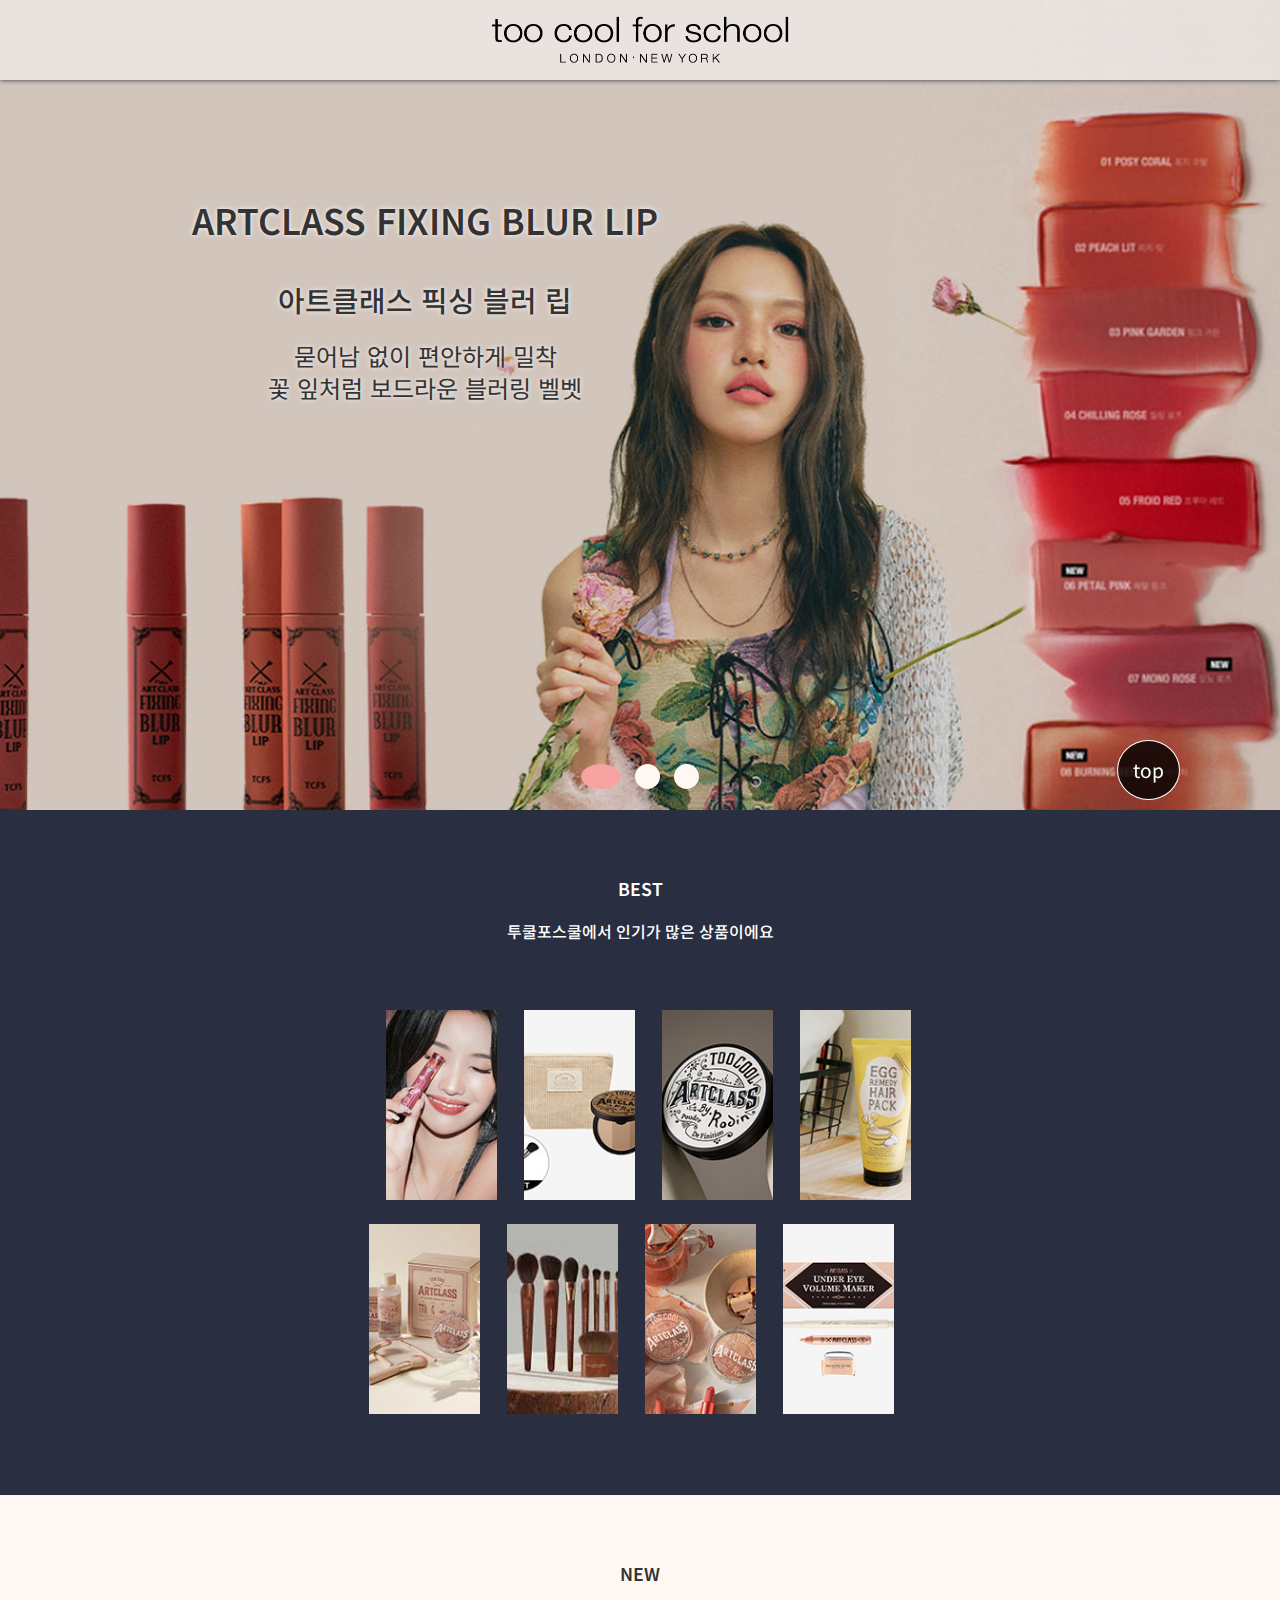
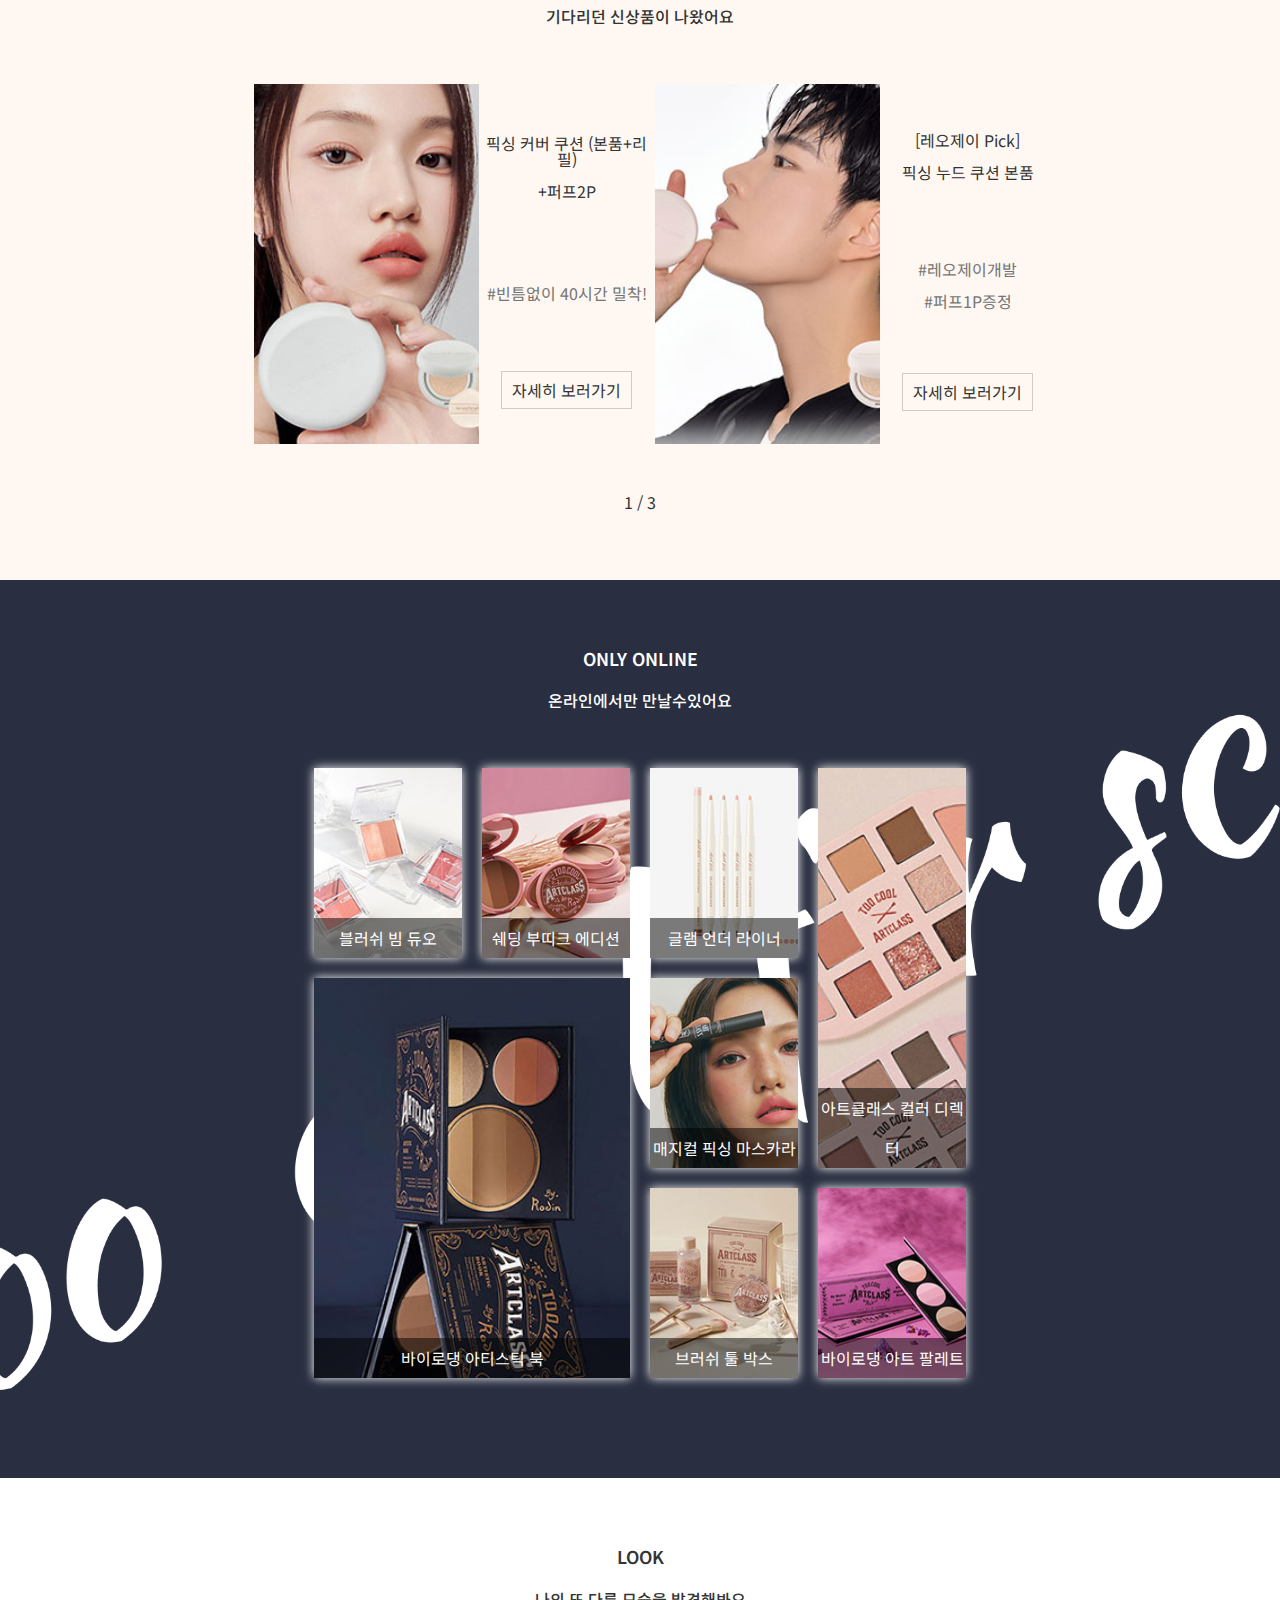
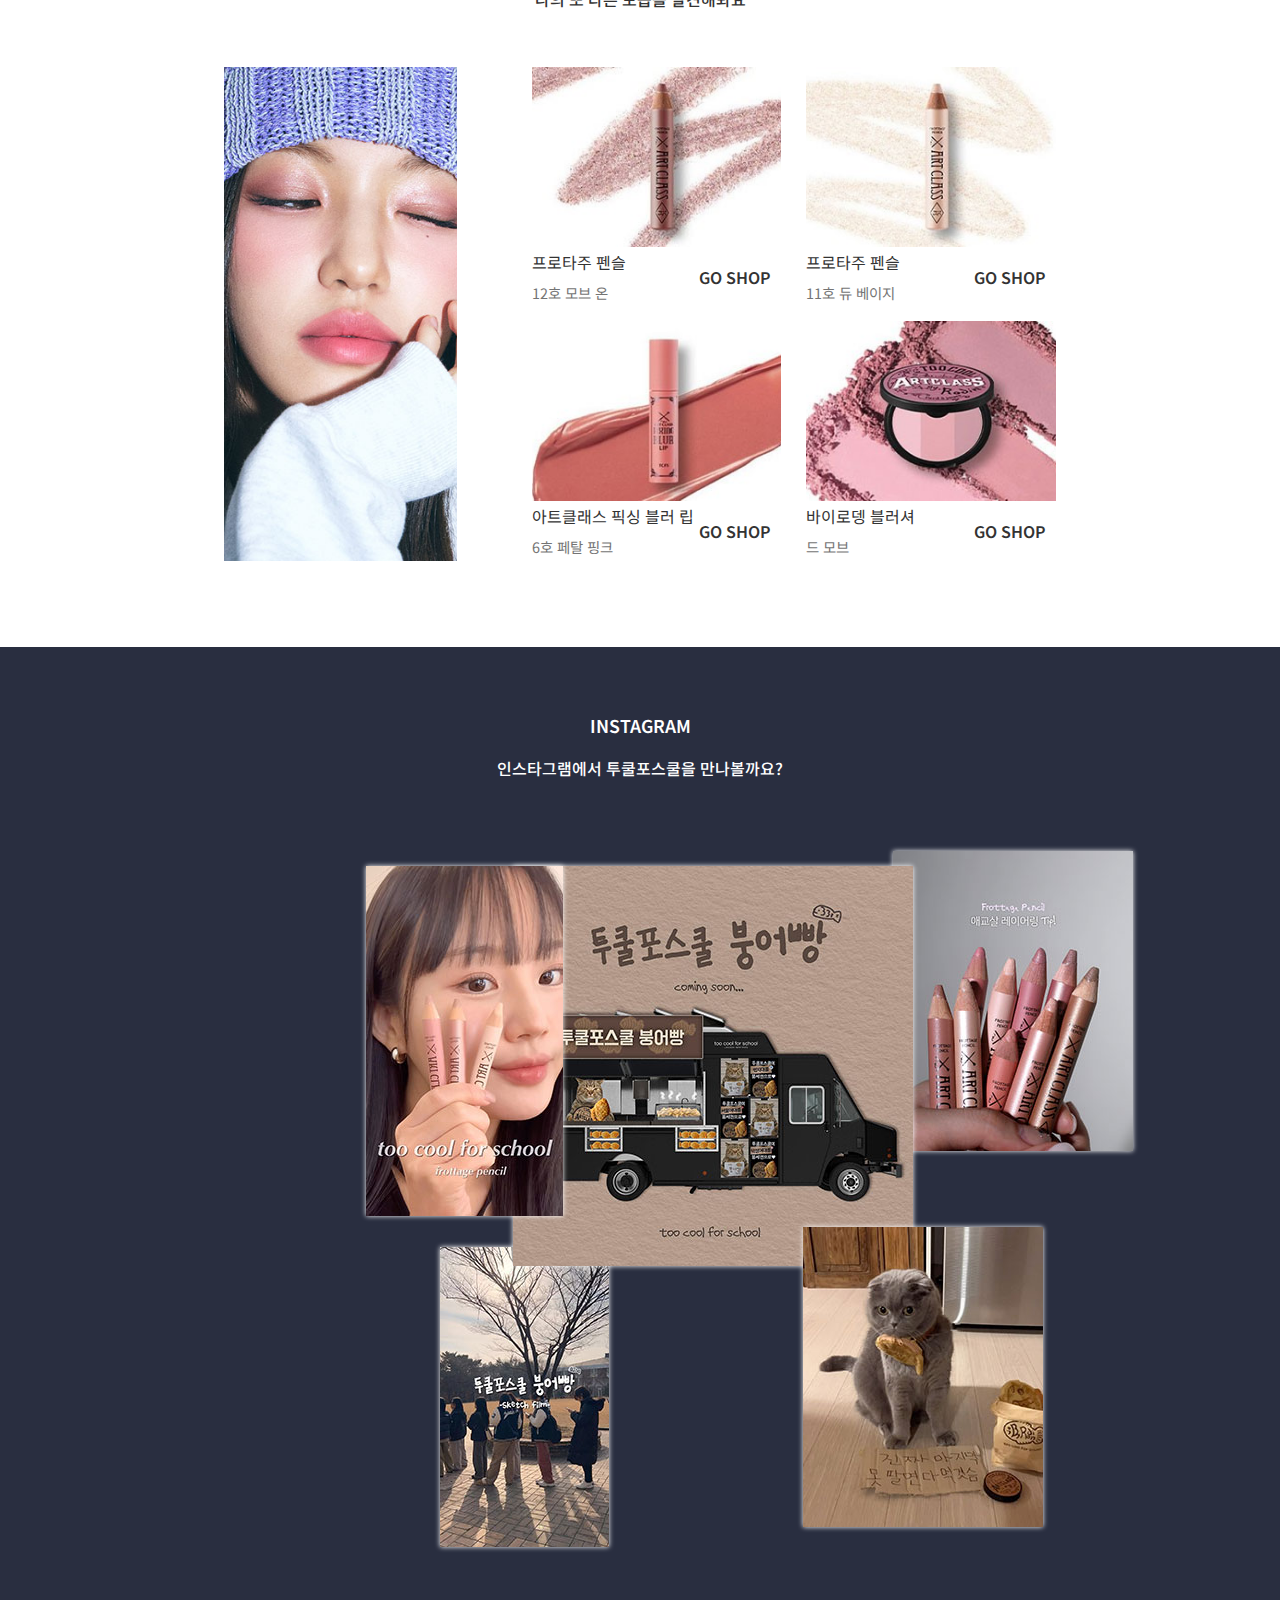
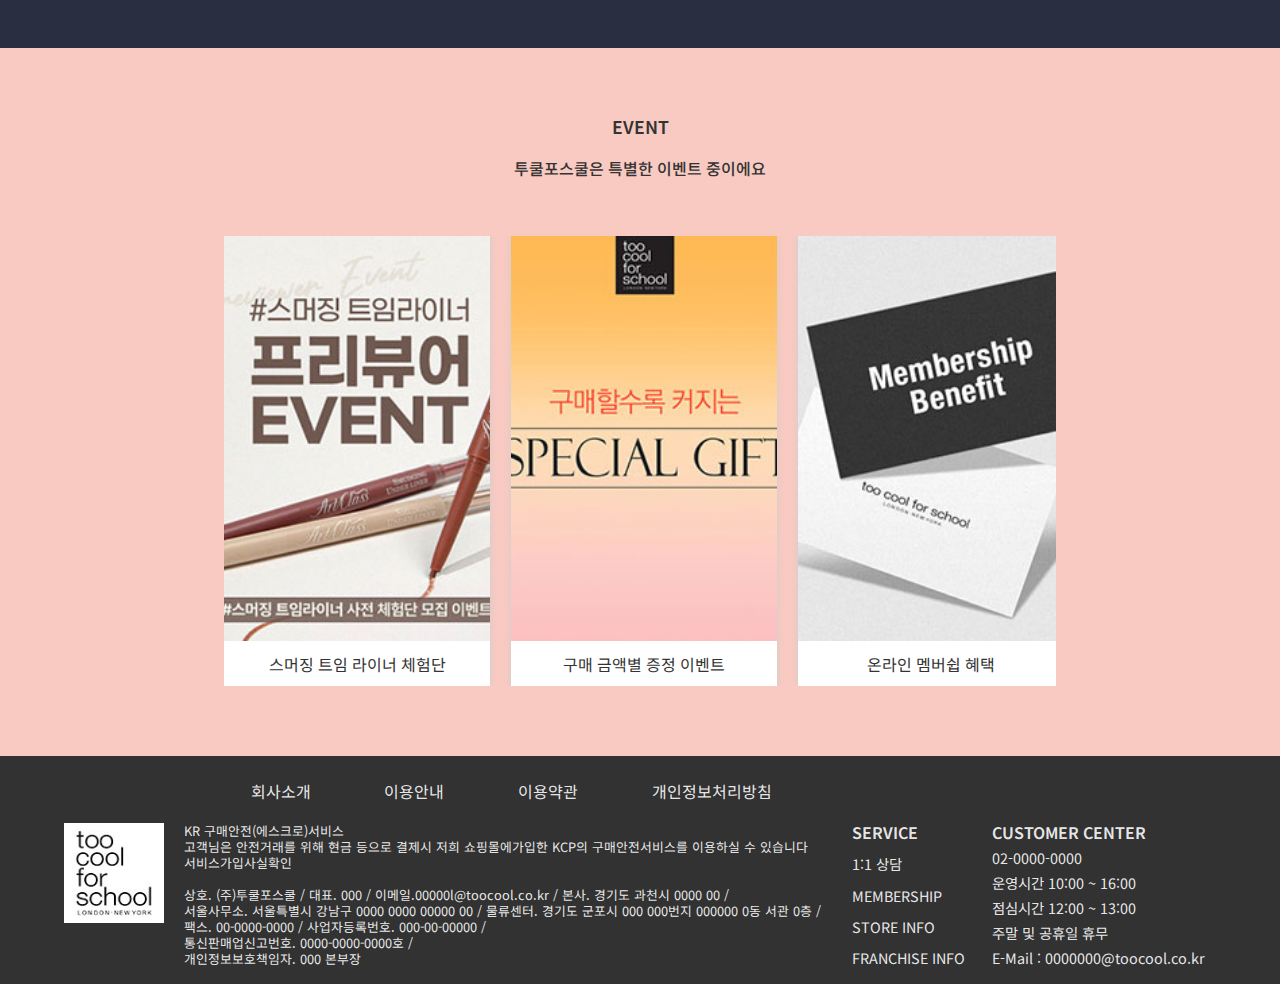
==== commit 2aca07cd: "240109" ====
--- a/main.html
+++ b/main.html
@@ -86,13 +86,43 @@
     <main>
         <section class="banner">
             <h2 class="none">메인배너</h2>
-            <div class="swiper">
-                <div class="swiper_wrapper">
-                    <div class="swiper_slide">
-                        <a href="#" title=""><img src="./banner/banner01.jpg" alt=""></a>
-                    </div>
-                    <div class="pagenation"></div>
-                </div>
+            <ul>
+                <li>
+                    <a href="#" title="">
+                        <p><span>ARTCLASS FIXING BLUR LIP</span><br>
+
+                            <span>아트클래스 픽싱 블러 립</span><br>
+
+                            <span>묻어남 없이 편안하게 밀착<br>
+                            꽃 잎처럼 보드라운 블러링 벨벳</span></p>
+                    </a>
+                </li>
+                <li>
+                    <a href="" title="">
+                        <p><span>ARTCLASS BY RODIN SHADING</span><br>
+
+                            <span>아트클래스 바이로댕 쉐딩</span><br>
+
+                            <span>진짜 내 피부 그림자 같은<br>
+                            자연스러운 음영감</span></p>
+                    </a>
+                </li>
+                <li>
+                    <a href="" title="">
+                        <p><span>ARTCLASS FROTTAGE PENCIL</span><br>
+                            
+                            <span>에어리 멀티 펜슬</span><br>
+
+                            <span>애교살부터 섀도우, 치크까지<br>
+                            오직 입소문으로만 품절대란</span>
+                            </p>
+                    </a>
+                </li>
+            </ul>
+            <div>
+                <span class="c_btn act">&nbsp;</span>
+                <span class="c_btn">&nbsp;</span>
+                <span class="c_btn">&nbsp;</span>
             </div>
         </section>
         <section>
@@ -100,7 +130,6 @@
             <p class="white">투쿨포스쿨에서 인기가 많은 상품이에요</p>
             <article class="best">
                 <h2>best</h2>
-                <span class="fas fa-arrow-left "></span>
                 <ul class="best_list">
                     <li><a href="#" title="아트클래스 끌레어 틴트">
                             <p>아트클래스 끌레어 틴트<br>상품 보러가기</p>
@@ -129,7 +158,6 @@
                             <p>언더 아이 볼륨 메이커<br>상품 보러가기</p>
                         </a></li>
                 </ul>
-                <span class="fas fa-arrow-right"></span></li>
             </article>
         </section>
         <section>
@@ -222,7 +250,7 @@
                             <div></div>프로타주 펜슬<br><span class="hashtag">12호 모브
                                 온</span><span>GO SHOP</span>
                         </a></li>
-                    <li><a href="#" title="아트 클래스 바이로뎅 블러셔">
+                    <li><a href="#" title="프로타주 펜슬">
                             <div></div>프로타주 펜슬<br><span class="hashtag">11호 듀
                                 베이지</span><span>GO SHOP</span>
                         </a></li>
@@ -230,8 +258,8 @@
                             <div></div>아트클래스 픽싱 블러 립<br><span class="hashtag">6호 페탈
                                 핑크</span><span>GO SHOP</span>
                         </a></li>
-                    <li><a href="#" title="프로타주 펜">
-                            <div></div>아트 클래스 바이로뎅 블러셔<br><span class="hashtag">드
+                    <li><a href="#" title="아트 클래스 바이로뎅 블러셔">
+                            <div></div>바이로뎅 블러셔<br><span class="hashtag">드
                                 모브</span><span>GO SHOP</span>
                         </a></li>
                 </ul>
@@ -289,49 +317,49 @@
     </main>
     <!-- 푸터시작 -->
     <footer>
-            <div class="f_inner">
-                <h2><a href="main.html" title="메인화면으로가기"><img src="./images/f_logo.jpg" alt="하단로고"></a></h2>
-                <nav>
-                    <ul>
-                        <li><a href="#" title="회사소개">회사소개</a></li>
-                        <li><a href="#" title="이용안내">이용안내</a></li>
-                        <li><a href="#" title="이용약관">이용약관</a></li>
-                        <li><a href="#" title="개인정보처리방침">개인정보처리방침</a></li>
-                    </ul>
-                </nav>
-                <ul class="sns">
-                    <li><a href="#" title="인스타그램"><i class="fab fa-instagram"></i></a></li>
-                    <li><a href="#" title="페이스북"><i class="fab fa-facebook-f"></i></a></li>
-                    <li><a href="#" title="유튜브"><i class="fab fa-youtube"></i></a></li>
-                </ul>
-                <address>
-                    KR
-                    구매안전(에스크로)서비스<br>
-                    고객님은 안전거래를 위해 현금 등으로 결제시 저희 쇼핑몰에가입한 KCP의 구매안전서비스를 이용하실 수 있습니다 <br>
-                    서비스가입사실확인<br><br>
-
-                    상호. (주)투쿨포스쿨 / 대표. 000 / 이메일.00000l@toocool.co.kr / 본사. 경기도 과천시 0000 00 / <br>
-                    서울사무소. 서울특별시 강남구 0000 0000 00000 00 / 물류센터. 경기도 군포시 000 000번지 000000 0동 서관 0층 / <br>
-                    팩스. 00-0000-0000 / 사업자등록번호. 000-00-00000 / <br>
-                    통신판매업신고번호. 0000-0000-0000호 / <br>
-                    개인정보보호책임자. 000 본부장
-                </address>
-                <ul class="service">
-                    <li><a href="#" title="SERVICE">SERVICE</a></li>
-                    <li><a href="#" title="1:1 상담">1:1 상담</a></li>
-                    <li><a href="#" title="MEMBERSHIP">MEMBERSHIP</a></li>
-                    <li><a href="#" title="STORE INFO">STORE INFO</a></li>
-                    <li><a href="#" title="FRANCHISE INFO">FRANCHISE INFO</a></li>
-                </ul>
-                <dl class="center">
-                    <dt>CUSTOMER CENTER</dt>
-                    <dd><a href="tel:02-0000-0000" title="전화걸기">02-0000-0000</a></dd>
-                    <dd>운영시간 10:00 ~ 16:00</dd>
-                    <dd>점심시간 12:00 ~ 13:00</dd>
-                    <dd>주말 및 공휴일 휴무</dd>
-                    <dd><a href="mailto:0000000@toocool.co.kr" title="이메일보내기">E-Mail : 0000000@toocool.co.kr</a></dd>
-                </dl>
-            </div>
+        <div class="f_inner">
+            <h2><a href="main.html" title="메인화면으로가기"><img src="./images/f_logo.jpg" alt="하단로고"></a></h2>
+            <nav>
+                <ul>
+                    <li><a href="#" title="회사소개">회사소개</a></li>
+                    <li><a href="#" title="이용안내">이용안내</a></li>
+                    <li><a href="#" title="이용약관">이용약관</a></li>
+                    <li><a href="#" title="개인정보처리방침">개인정보처리방침</a></li>
+                </ul>
+            </nav>
+            <ul class="sns">
+                <li><a href="#" title="인스타그램"><i class="fab fa-instagram"></i></a></li>
+                <li><a href="#" title="페이스북"><i class="fab fa-facebook-f"></i></a></li>
+                <li><a href="#" title="유튜브"><i class="fab fa-youtube"></i></a></li>
+            </ul>
+            <address>
+                KR
+                구매안전(에스크로)서비스<br>
+                고객님은 안전거래를 위해 현금 등으로 결제시 저희 쇼핑몰에가입한 KCP의 구매안전서비스를 이용하실 수 있습니다 <br>
+                서비스가입사실확인<br><br>
+
+                상호. (주)투쿨포스쿨 / 대표. 000 / 이메일.00000l@toocool.co.kr / 본사. 경기도 과천시 0000 00 / <br>
+                서울사무소. 서울특별시 강남구 0000 0000 00000 00 / 물류센터. 경기도 군포시 000 000번지 000000 0동 서관 0층 / <br>
+                팩스. 00-0000-0000 / 사업자등록번호. 000-00-00000 / <br>
+                통신판매업신고번호. 0000-0000-0000호 / <br>
+                개인정보보호책임자. 000 본부장
+            </address>
+            <ul class="service">
+                <li><a href="#" title="SERVICE">SERVICE</a></li>
+                <li><a href="#" title="1:1 상담">1:1 상담</a></li>
+                <li><a href="#" title="MEMBERSHIP">MEMBERSHIP</a></li>
+                <li><a href="#" title="STORE INFO">STORE INFO</a></li>
+                <li><a href="#" title="FRANCHISE INFO">FRANCHISE INFO</a></li>
+            </ul>
+            <dl class="center">
+                <dt>CUSTOMER CENTER</dt>
+                <dd><a href="tel:02-0000-0000" title="전화걸기">02-0000-0000</a></dd>
+                <dd>운영시간 10:00 ~ 16:00</dd>
+                <dd>점심시간 12:00 ~ 13:00</dd>
+                <dd>주말 및 공휴일 휴무</dd>
+                <dd><a href="mailto:0000000@toocool.co.kr" title="이메일보내기">E-Mail : 0000000@toocool.co.kr</a></dd>
+            </dl>
+        </div>
     </footer>
     <button><a href="#" title="top_btn">top</a></button>
 
--- a/css/base.css
+++ b/css/base.css
@@ -9,7 +9,7 @@
 }
 
 h1 img {
-    width: 300px;
+    max-width: 300px;
     height: 80px;
 }
 
@@ -48,7 +48,7 @@
 
 /* top버튼 */
 
-button a{
+button{
     display: inline-block;
     position: fixed;
     right: 100px;
@@ -56,11 +56,11 @@
     border: 1px solid #fff;
     outline: none;
     background-color: rgba(0,0,0,0.8);
-    color: #fff;
     font-size: 1.2rem;
     padding: 15px;
     border-radius: 50%;
 
 }
-
-button:hover a{color: #F8CAC1;border-color: #F8CAC1;}+button a{
+    color: #fff;}
+button:hover a{color: #F8CAC1;border-color: #F8CAC1;}
--- a/css/pc.css
+++ b/css/pc.css
@@ -200,14 +200,113 @@
 }
 
 /* 메인배너서식 */
-main>section:first-child {
+.banner {
+    margin: 0px;
     padding: 0px;
-    margin: 0px;
-}
-
-.swiper_slide img {
-    width: 100%;
-}
+    position: relative;
+    height: 90vh;
+    max-height: 900px;
+    overflow: hidden;
+}
+
+.banner ul {
+    height: 90vh;
+    width: 100%;
+    max-height: 900px;
+    height: 900px;
+    width: 100%;
+    position: absolute;
+    left: 0px;
+    white-space: nowrap;
+}
+
+.banner ul li {
+    display: inline-block;
+    height: 100%;
+    width: 100%;
+    background-position: center;
+    background-repeat: no-repeat;
+    background-size: cover;
+    position: relative;
+}
+
+.banner ul li p {
+    position: absolute;
+
+}
+
+.banner ul li:first-child {
+    background-image: url(../images/banner01.jpg);
+}
+
+.banner ul li:nth-child(2) {
+    background-image: url(../images/banner02.jpg);
+}
+
+.banner ul li:nth-child(3) {
+    background-image: url(../images/banner03.jpg);
+}
+
+.banner ul li:first-child p {
+    left: 15%;    top: 20%;
+}
+
+
+.banner ul li:nth-child(2) p {
+    right: 15%;    top: 20%;
+}
+
+
+.banner ul li:nth-child(3) p {
+ right: 15%;    top: 20%;
+}
+.banner ul li p span{text-shadow: 0px 0px 5px #fff;}
+.banner ul li p span:first-child {
+    font-size: 2.2rem;
+    line-height: 5rem;
+    font-weight: 600;
+}
+
+.banner ul li p span:nth-child(3) {
+    font-size: 1.8rem;
+    line-height: 5rem;
+    font-weight: 500;
+}
+
+.banner ul li p span:last-child {
+    font-size: 1.5rem;
+    line-height: 2rem;
+    font-weight: 400;
+}
+
+.banner ul li a {
+    display: inline-block;
+    height: 100%;
+}
+
+.banner .c_btn {
+    display: inline-block;
+    height: 25px;
+    width: 25px;
+    border-radius: 50%;
+    background-color: #FFF8F2;
+    transition: 0.3s;
+    margin: 5px;
+}
+
+.banner .act {
+    background-color: #F7A3A2;
+    width: 40px;
+    border-radius: 50%;
+}
+
+.banner>div {
+    position: absolute;
+    right: 50%;
+    transform: translateX(50%);
+    bottom: 2%;
+}
+
 
 /* 베스트서식 */
 
@@ -220,12 +319,12 @@
     white-space: nowrap;
 }
 
-.best ul:nth-child(3) {
+.best ul:nth-child(2) {
     padding-left: 5%;
     padding-right: 3%;
 }
 
-.best ul:nth-child(4) {
+.best ul:nth-child(3) {
     padding-right: 5%;
     padding-left: 3%;
 }
@@ -244,11 +343,14 @@
     background-repeat: no-repeat !important;
     background-size: cover !important;
     width: 100%;
+    min-height: 190px;
+
 }
 
 .best_list li>a>p {
     width: 100%;
-    height: 100%;
+    height: 190px;
+    line-height: 3rem;
     background-color: rgba(0, 0, 0, 0.5);
     color: rgba(255, 255, 255, 0.8);
     display: flex;
@@ -264,35 +366,35 @@
     transition: 0.5s;
 }
 
+.best ul:nth-child(2)>li:first-child>a {
+    background-image: url(../images/best01.jpg);
+}
+
+.best ul:nth-child(2)>li:nth-child(2)>a {
+    background-image: url(../images/best02.jpg);
+}
+
+.best ul:nth-child(2)>li:nth-child(3)>a {
+    background-image: url(../images/best03.jpg);
+}
+
+.best ul:nth-child(2)>li:nth-child(4)>a {
+    background-image: url(../images/best04.jpg);
+}
+
 .best ul:nth-child(3)>li:first-child>a {
-    background-image: url(../images/best01.jpg);
+    background-image: url(../images/best05.jpg);
 }
 
 .best ul:nth-child(3)>li:nth-child(2)>a {
-    background-image: url(../images/best02.jpg);
+    background-image: url(../images/best06.jpg);
 }
 
 .best ul:nth-child(3)>li:nth-child(3)>a {
-    background-image: url(../images/best03.jpg);
+    background-image: url(../images/best07.jpg);
 }
 
 .best ul:nth-child(3)>li:nth-child(4)>a {
-    background-image: url(../images/best04.jpg);
-}
-
-.best ul:nth-child(4)>li:first-child>a {
-    background-image: url(../images/best05.jpg);
-}
-
-.best ul:nth-child(4)>li:nth-child(2)>a {
-    background-image: url(../images/best06.jpg);
-}
-
-.best ul:nth-child(4)>li:nth-child(3)>a {
-    background-image: url(../images/best07.jpg);
-}
-
-.best ul:nth-child(4)>li:nth-child(4)>a {
     background-image: url(../images/best08.jpg);
 }
 
@@ -377,8 +479,8 @@
 
 /* 좌우 화살표 */
 
-.new>.fa-arrow-left ,
-.new>.fa-arrow-right{
+.new>.fa-arrow-left,
+.new>.fa-arrow-right {
     display: inline-block;
     padding: 10px;
     position: absolute;
@@ -391,7 +493,7 @@
     left: -30px;
 }
 
-.new>.fa-arrow-right{
+.new>.fa-arrow-right {
     right: -30px;
 }
 
@@ -400,7 +502,7 @@
     background-image: url('../images/only_back.png');
     padding-bottom: 100px;
     background-position: center;
-    background-size: 130% ;
+    background-size: 130%;
 }
 
 .only_online {
@@ -579,7 +681,9 @@
     position: relative;
 }
 
-.look_list>li:hover>a>span:last-child {color: #D38EA0;} 
+.look_list>li:hover>a>span:last-child {
+    color: #D38EA0;
+}
 
 .look_list>li>a .hashtag {
     font-size: 0.9rem;
@@ -878,16 +982,16 @@
 .event_list {
     width: 100%;
     max-width: 1000px;
-    display: flex;
-    justify-content: space-around;
     margin: 0px auto;
-
+    white-space: nowrap;
+    overflow: hidden;
 }
 
 .event_list li {
     height: 450px;
-    width: 30%;
-    /* overflow: hidden; */
+    width: 32%;
+    margin-right: 2%;
+    display: inline-block;
     transition: 1s;
     box-shadow: 0px 0px 6px #ccc;
     position: relative;
@@ -906,8 +1010,6 @@
     background-repeat: no-repeat !important;
     background-size: cover !important;
 }
-
-
 
 
 .event_list li>a>p:first-child {
--- a/css/tablet.css
+++ b/css/tablet.css
@@ -6,6 +6,18 @@
     }
 
     /* 헤더서식 */
+    header>div>a {
+        font-size: 1.8rem
+    }
+
+    header>div:first-child {
+        width: 100%;
+        height: 75px;
+    }
+
+    header {
+        height: 75px;
+    }
 
     /* 내비게이션 */
     .gnb_wrap {
@@ -22,12 +34,45 @@
         width: 85%;
     }
 
+    .banner {
+        height: 80vh;
+        max-height: 800px;
+    }
+
+    .banner ul li {
+        background-position: left;
+    }
+
+    .banner ul li:first-child {
+        background-image: url(../images/banner011.jpg);
+    }
+
+    .banner ul li:first-child p {
+
+    }
+
+    .banner ul li:nth-child(2) {
+        background-image: url(../images/banner021.jpg);
+    }
+
+    .banner ul li:nth-child(2)p {
+
+    }
+
+    .banner ul li:nth-child(3) {
+        background-image: url(../images/banner031.jpg);
+    }
+
+    .banner ul li:nth-child(3) p {
+
+    }
+
     /* 베스트 */
+    .best ul:nth-child(2) {
+        padding: 0;
+    }
+
     .best ul:nth-child(3) {
-        padding: 0;
-    }
-
-    .best ul:nth-child(4) {
         padding: 0;
     }
 
@@ -74,8 +119,8 @@
         line-height: 1.1rem;
         opacity: 1 !important;
         visibility: visible !important;
-        transform: translateY(144.81px);
-
+        transform: translateY(144px);
+        height: 36px;
     }
 
     /* new */
@@ -84,16 +129,16 @@
         padding-bottom: 45px;
     }
 
-    .new>.fa-arrow-left ,
+    .new>.fa-arrow-left,
     .new>.fa-arrow-right {
         padding: 15px;
     }
 
-    .new>.fa-arrow-left{
+    .new>.fa-arrow-left {
         left: 10px;
     }
 
-    .new>.fa-arrow-right{
+    .new>.fa-arrow-right {
         right: 10px;
     }
 
@@ -115,11 +160,14 @@
 
     /* only online */
 
-    main>section:nth-child(4)>article{width: 100%;}
+    main>section:nth-child(4)>article {
+        width: 100%;
+    }
+
     .only_online ul {
         width: 90%;
         grid-template-columns: repeat(3, auto);
-        grid-template-rows: repeat(3, 180px);
+        grid-template-rows: repeat(3, 185px);
         grid-template-areas:
             'a b c'
             'g g e'
@@ -129,6 +177,10 @@
     .only_online>ul>li:nth-child(4),
     .only_online>ul>li:last-child {
         display: none;
+    }
+
+    .only_online>ul>li:nth-child(7)>a>div {
+        height: 100%;
     }
 
     /*  Look*/
@@ -167,6 +219,9 @@
         display: grid;
         grid-template-columns: repeat(3, auto);
         grid-template-rows: repeat(2, auto);
+        grid-template-areas:
+            'insta_a insta_c insta_c'
+            'insta_d insta_d insta_d'
     }
 
     .insta_list li:nth-child(2),
@@ -247,7 +302,25 @@
         100% {
             right: 10px;
         }
-    }   
+    }
+
+    /* 이벤트서식 */
+
+    /* .event_list {height: 900px;} */
+    .event_list li {
+        /* height: 500px; */
+        width: 45%;
+        margin: 0% 2.5%;
+        display: inline-block;
+    }
+
+    .event_list li div {
+        height: 87%;
+    }
+
+    .event_list li p:last-child {
+        height: 13%;
+    }
 
     /* 푸터서식 */
 
@@ -259,8 +332,14 @@
             'f_c f_c f_c';
     }
 
-    .f_inner>nav>ul {justify-content: space-between;}
-    .f_inner>.sns {justify-content: center;}
+    .f_inner>nav>ul {
+        justify-content: space-between;
+    }
+
+    .f_inner>.sns {
+        justify-content: center;
+    }
+
     footer .f_inner h2 {
         width: 30%;
         min-width: 105px;
@@ -270,6 +349,13 @@
         align-items: center;
     }
 
-    .f_inner>.service ,.f_inner>.center {padding: 10px;text-align: center;}
-    .f_inner>.center {align-items: center;}
+    .f_inner>.service,
+    .f_inner>.center {
+        padding: 10px;
+        text-align: center;
+    }
+
+    .f_inner>.center {
+        align-items: center;
+    }
 }--- a/css/mobile.css
+++ b/css/mobile.css
@@ -1,5 +1,376 @@
 @charset "utf-8";
 
-@media screen and (max-width : 766px){
+@media screen and (max-width : 766px) {
+    body>button {
+        display: none;
+    }
+
+    /* 헤더서식 */
+    header>div:first-child {
+        width: 100%;
+        height: 70px;
+    }
+
+    header {
+        height: 70px;
+    }
+
+    header>div>a {
+        font-size: 1.6rem
+    }
+
+    header>div>h1 img {
+        width: 100%;
+        max-width: 170px;
+    }
+
+    /* 내비게이션서식 */
+
+    .gnb_wrap {
+        width: 99%;
+    }
+
+    .gnb>ul {
+        left: 20%;
+
+        width: 80%;
+    }
+
+    /* 메인서식 */
+    article {
+        width: 95%;
+    }
+
+    .banner {
+        height: 60vh;
+        max-height: 700px;
+    }
+
+    .banner ul li:first-child {
+        background-image: url(../images/banner012.jpg);
+    }
     
+    .banner ul li:nth-child(2) {
+        background-image: url(../images/banner022.jpg);
+    }
+    
+    .banner ul li:nth-child(3) {
+        background-image: url(../images/banner032.jpg);
+    }
+    /* 슬라이드 */
+    .swiper {
+        height: 60vh;
+    }
+
+    .swiper_wrapper {
+        height: 100%;
+    }
+
+    .swiper_wrapper {
+        display: inline-block;
+        height: 100%;
+    }
+
+    .swiper_slide {
+        height: 100%;
+    }
+
+    .swiper_wrapper img {
+        height: 100%;
+    }
+
+    /* 베스트 */
+    .best ul:nth-child(2) {
+        padding: 0;
+    }
+
+    .best ul:nth-child(3) {
+        padding: 0;
+    }
+
+    .best_list {
+        max-width: 560px;
+        box-sizing: content-box;
+        overflow: hidden;
+        width: 90%;
+    }
+
+    .best_list li {
+        min-height: 180px;
+        max-width: 180px;
+        width: 49%;
+        margin: 2% 2% 2% 0%;
+    }
+
+    .best_list li:nth-child(3) {
+        margin-right: 0%;
+    }
+
+    .best span {
+        display: inline;
+        color: #fff;
+        position: absolute;
+        top: 50%;
+        transform: translateY(50%);
+        padding: 15px;
+    }
+
+    .best span:nth-child(2),
+    .best span:last-child {
+        display: none;
+    }
+
+    .best_list li>a {
+        position: relative;
+        min-height: 180px;
+    }
+
+    .best_list li>a>p {
+        line-height: 1.1rem;
+        opacity: 1 !important;
+        visibility: visible !important;
+        transform: translateY(144px);
+        height: 36px;
+    }
+
+    /* new */
+
+    .new_list {
+        width: 100%;
+        padding-bottom: 45px;
+        padding-left: 0px;
+    }
+
+    .new>.fa-arrow-left,
+    .new>.fa-arrow-right {
+        padding: 15px;
+    }
+
+    .new>.fa-arrow-left {
+        left: 10px;
+    }
+
+    .new>.fa-arrow-right {
+        right: 10px;
+    }
+
+    .new_list>li {
+        width: 95%;
+    }
+
+    .new_list>li>div {
+        width: 55%;
+    }
+
+    .new_list>li>p {
+        width: 45%;
+    }
+
+    .new>.fa-arrow-left,
+    .new>.fa-arrow-right {
+        display: none;
+    }
+
+    .new_list>li:nth-child(2) {
+        display: none;
+    }
+
+    /* only online */
+    .only_online {
+        padding: 0px 2.5%;
+        box-sizing: border-box;
+    }
+
+    main>section:nth-child(4) {
+        background-size: 200%;
+
+    }
+
+
+    main>section:nth-child(4)>article {
+        width: 100%;
+    }
+
+    .only_online ul {
+        width: 100%;
+        grid-template-columns: repeat(2, auto);
+        grid-template-rows: repeat(2, 180px);
+        grid-template-areas:
+            'g  e'
+            'g  f';
+    }
+
+    .only_online>ul>li:first-child,
+    .only_online>ul>li:nth-child(2),
+    .only_online>ul>li:nth-child(3),
+    .only_online>ul>li:nth-child(4),
+    .only_online>ul>li:last-child {
+        display: none;
+    }
+
+    .only_online>ul>li:nth-child(7)>a>div {
+        height: 100%;
+    }
+
+    /*  Look*/
+    .look_list {
+        grid-template-columns: repeat(2, 49%);
+        grid-template-rows: repeat(3, 250px);
+        grid-template-areas:
+            'look_a look_a'
+            'look_b look_c'
+            'look_d look_e';
+        width: 95%;
+        margin: 0px auto;
+        gap: 2%;
+    }
+
+    .look_list>li:first-child {
+        margin-right: 15px;
+    }
+
+    .look_list>li>a>span:last-child {
+        transform: translateY(0%);
+    }
+
+    .look_list>li>a {
+        line-height: 25px;
+    }
+
+    .look_list>li:first-child {
+        grid-area: look_a;
+    }
+
+    .look_list>li:nth-child(2) {
+        grid-area: look_b;
+    }
+
+    .look_list>li:nth-child(3) {
+        grid-area: look_c;
+    }
+
+    .look_list>li:nth-child(4) {
+        grid-area: look_d;
+    }
+
+    .look_list>li:last-child {
+        grid-area: look_e;
+    }
+
+    .look_list>li>a>span:last-child {
+        display: none;
+    }
+
+    /* 인스타그램 */
+    main>section:nth-child(6) {
+        background-size: 300%;
+        background-position: left;
+    }
+
+    .insta_list {
+        width: 90%;
+        margin: 0px auto;
+        display: grid;
+        gap: 2%;
+        grid-template-columns: repeat(2, 49.5%);
+        grid-template-rows: repeat(2, 49%);
+        grid-template-areas:
+            'insta_c insta_c'
+            'insta_a insta_d'
+    }
+
+    .insta_list li:nth-child(2),
+    .insta_list li:last-child {
+        display: none;
+    }
+
+    .insta_list li img {
+        width: 100%;
+        height: 100%;
+    }
+
+    .insta_list li:first-child img {
+        animation: none;
+        right: 0px;
+    }
+
+    .insta_list li:nth-child(3) {
+        animation: none;
+        margin-bottom: 0px;
+        z-index: 20;
+    }
+
+
+    .insta_list li:nth-child(3) img {
+        animation: none;
+
+    }
+
+    .insta_list li:nth-child(4) {
+        margin: 0px;
+    }
+
+    .insta_list li:nth-child(4) img {
+        animation: none;
+    }
+
+    /* 이벤트서식 */
+
+    /* .event_list {height: 900px;} */
+    .event_list li {
+        height: 450px;
+        width: 100%;
+        margin: 0%;
+        display: inline-block;
+    }
+
+    .event_list li div {
+        height: 90%;
+    }
+
+    .event_list li p:last-child {
+        height: 10%;
+    }
+
+    .event_list li p:first-child {
+        display: none;
+    }
+
+    /* 푸터서식 */
+
+    .f_inner {
+        width: 90%;
+        grid-template-areas:
+            'f_h f_b'
+            'f_a f_a'
+            'f_d f_e'
+            'f_c f_c';
+    }
+
+    .f_inner>nav>ul {
+        justify-content: space-between;
+
+        align-content: center;
+    }
+
+    .f_inner>.sns {
+        justify-content: center;
+        height: 100%;
+    }
+
+    footer .f_inner h2 {
+        margin: 0px;
+    }
+
+    .f_inner>address,
+    .f_inner>.service,
+    .f_inner>.center {
+        padding: 7px 0px;
+    }
+
+    .f_inner>.service>li:not(:first-child),
+    .f_inner>.center>dd {
+        display: none;
+    }
+
 }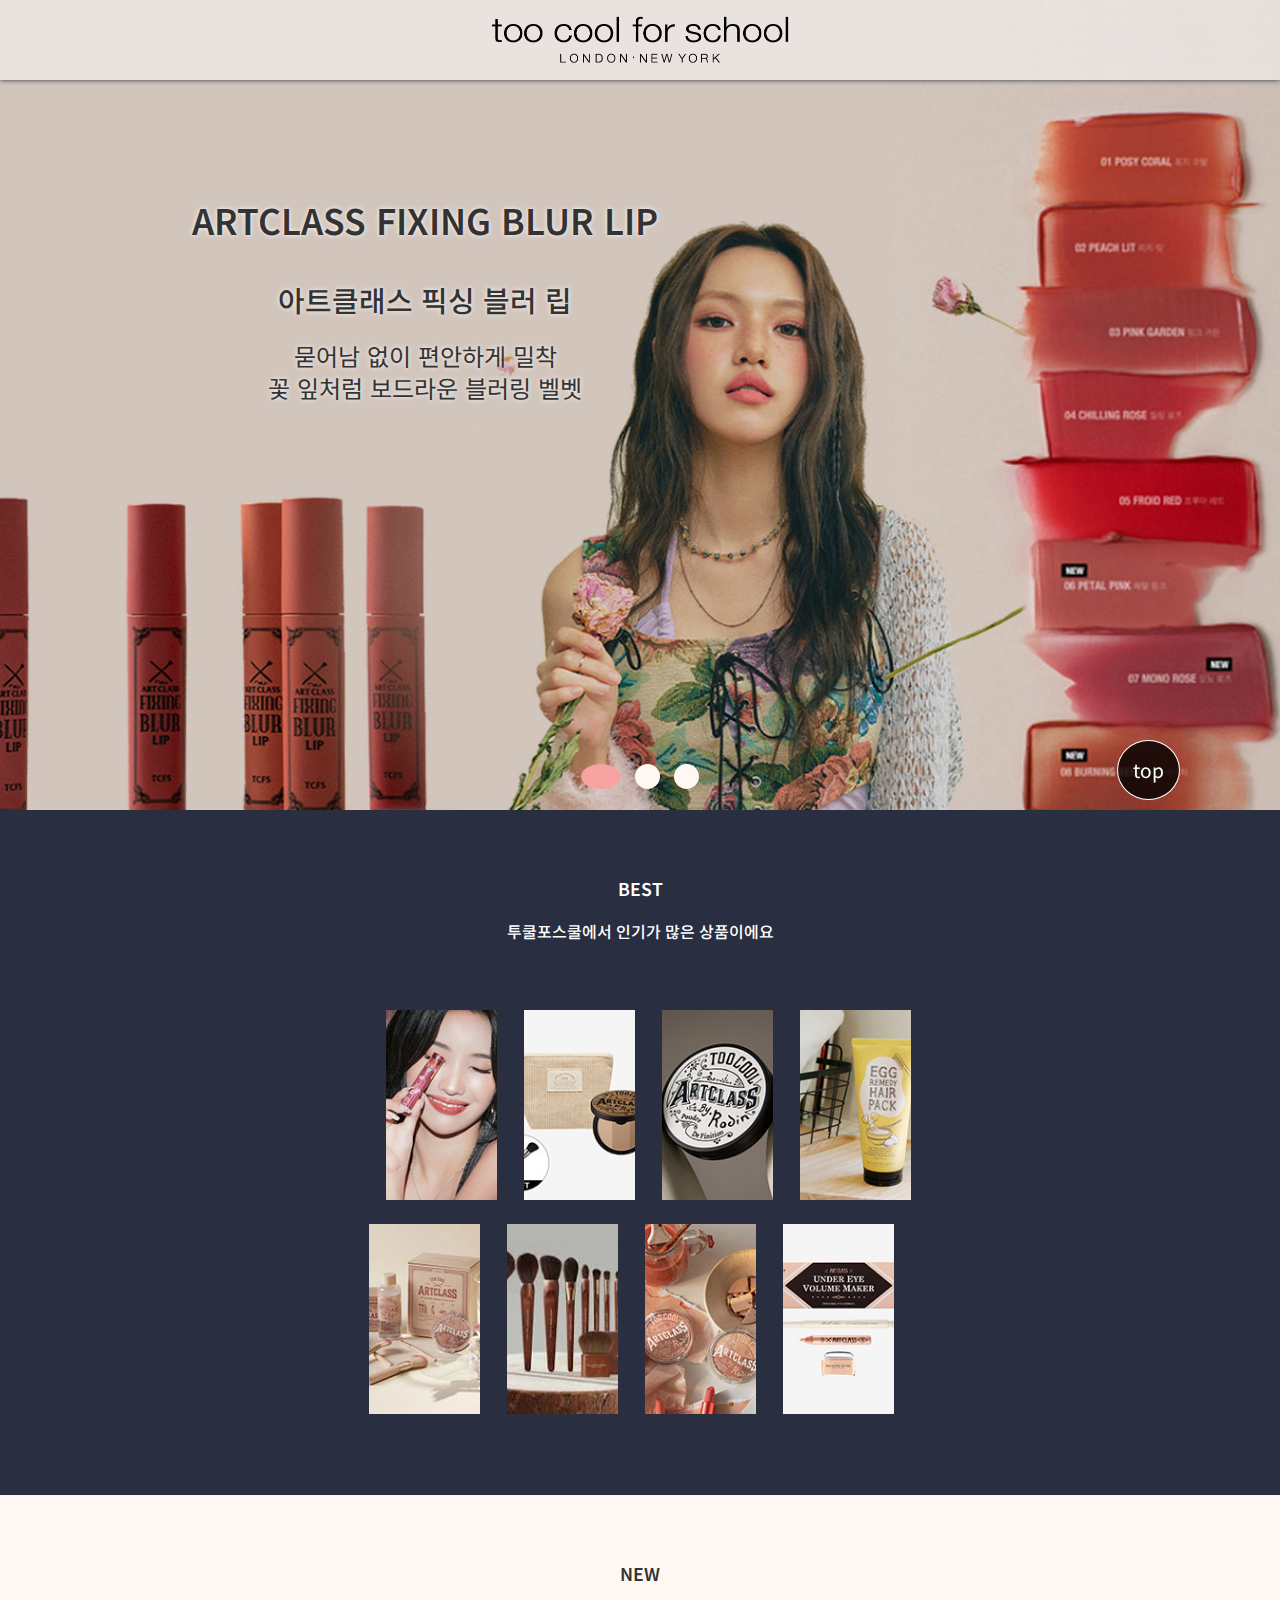
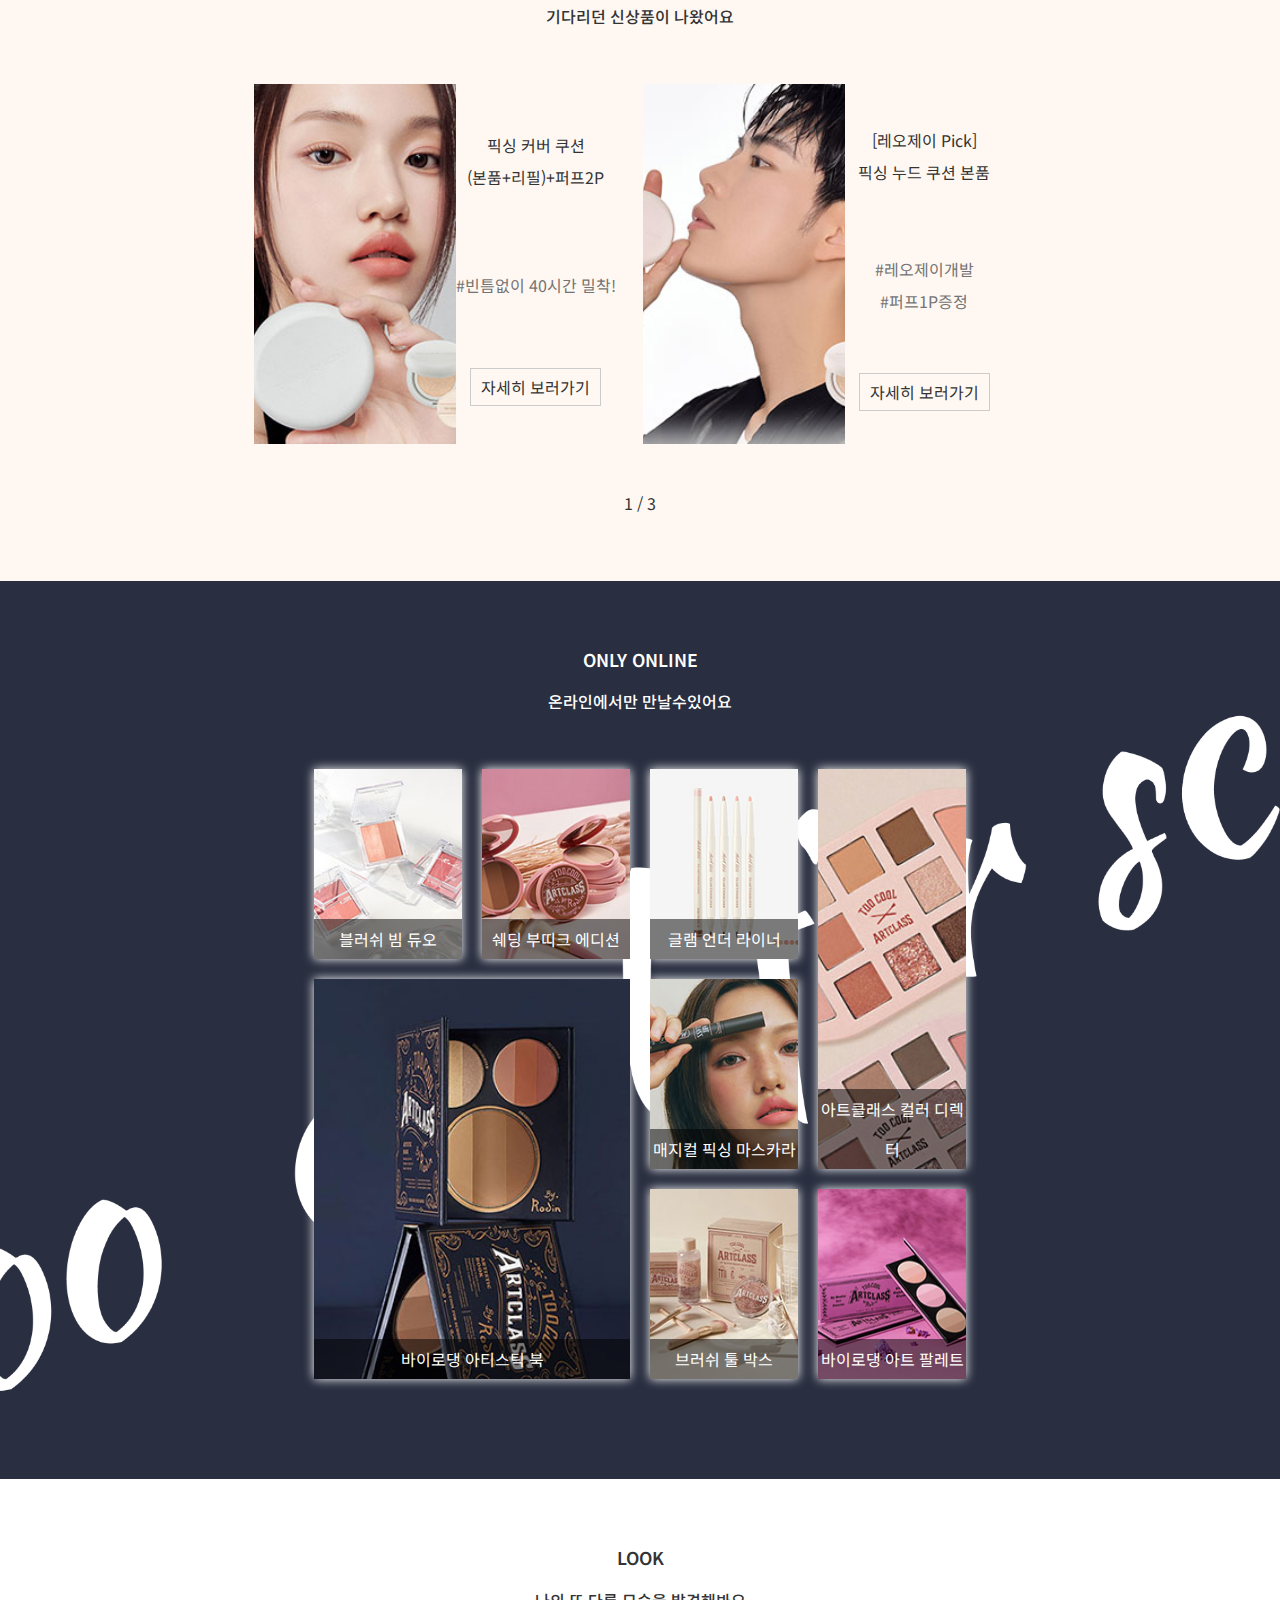
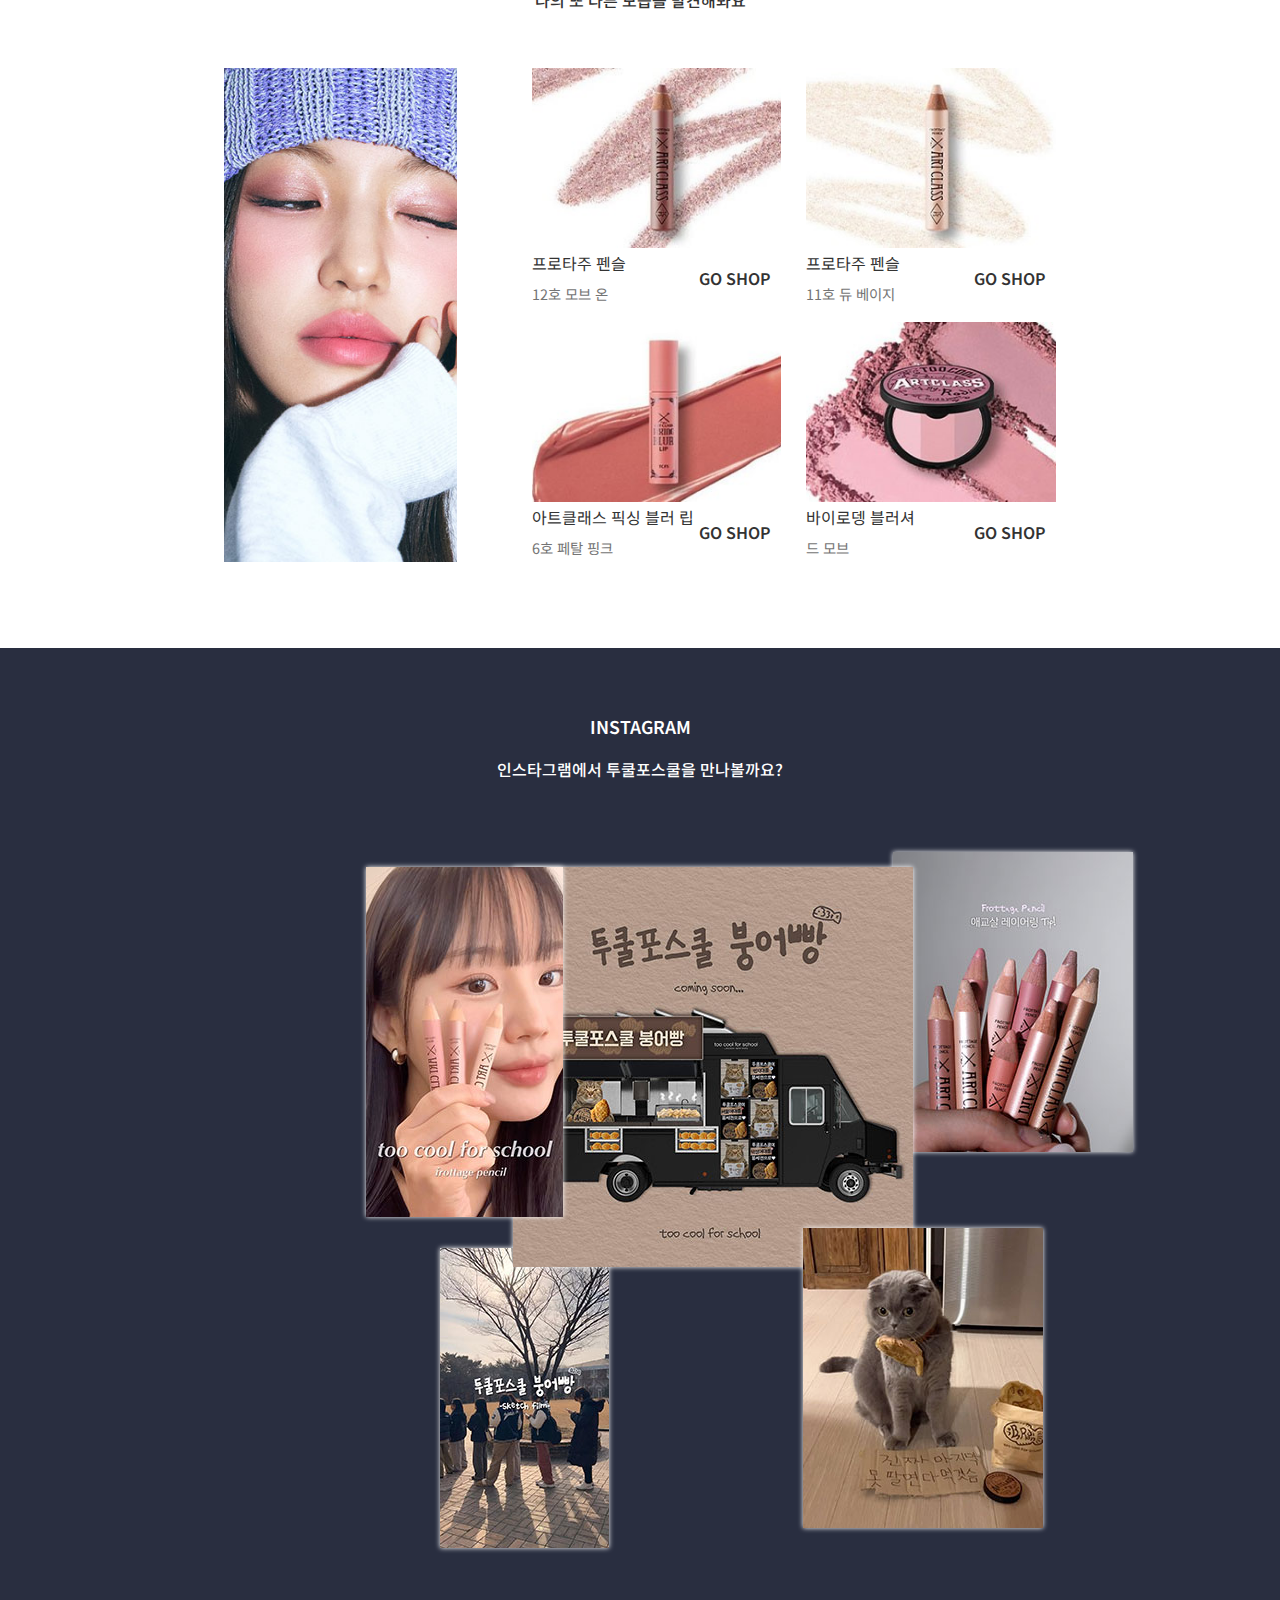
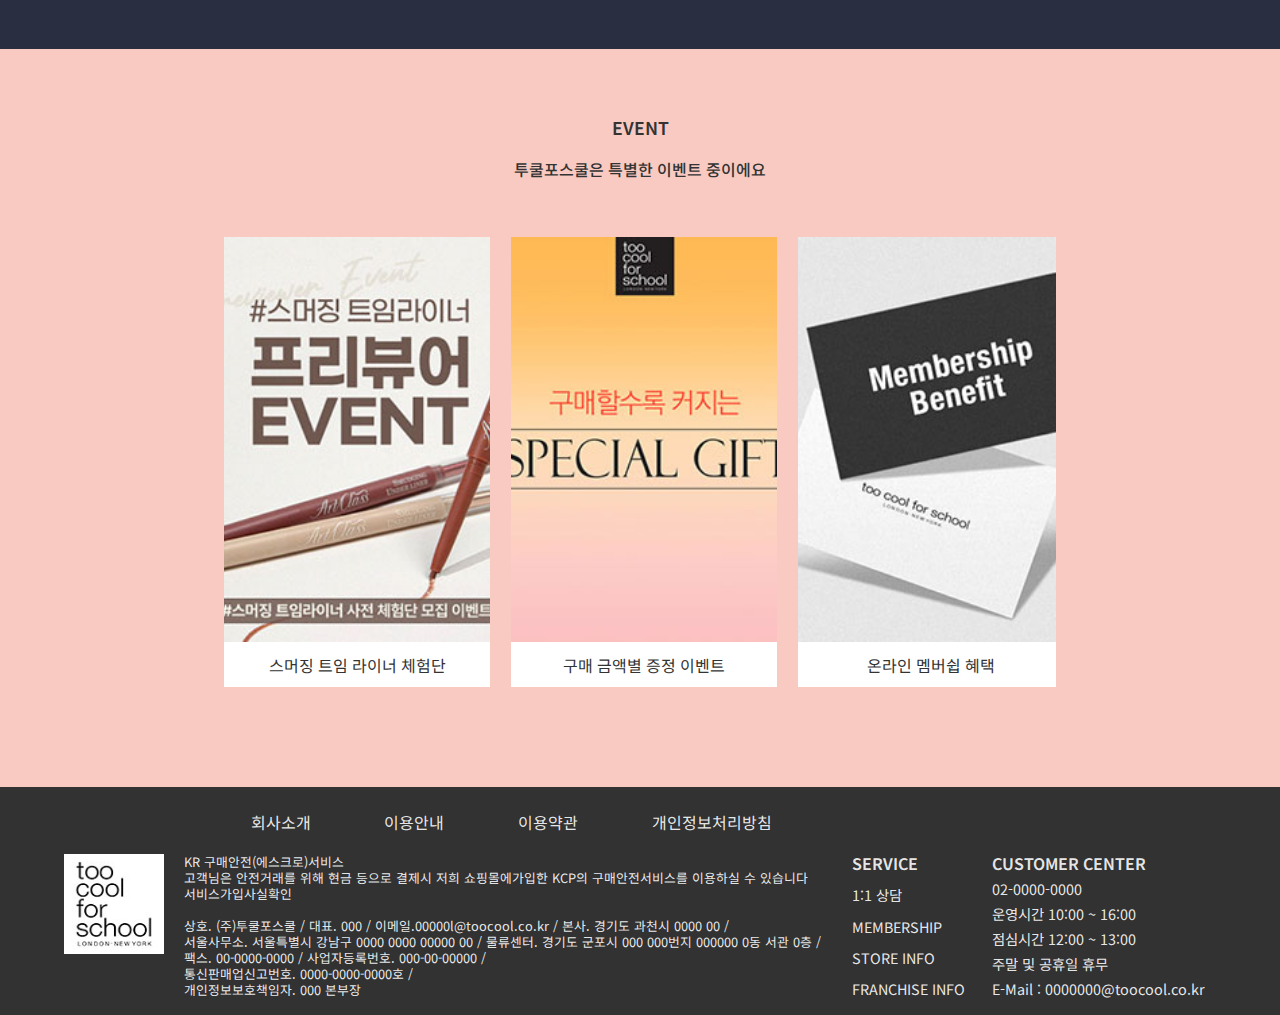
==== commit 1ae780f4: "24.01.10 투쿨포" ====
--- a/main.html
+++ b/main.html
@@ -34,47 +34,48 @@
         <div class="gnb_wrap">
             <nav class="gnb">
                 <ul>
+                    <li><i class="fas fa-window-close"></i></li>
                     <li>
                         <form action="#.php" method="post">
                             <input type="text" maxlength="20">
                             <i class="fas fa-search"></i>
                         </form>
-                        <a href="#" title="장바구니바로가기"><i class="fas fa-shopping-cart"></i></a>
-                        <a href="#" title="쿠폰바로가기"><i class="fas fa-ticket-alt"></i></a>
-                        <a href="#" title="적립금바로가기"><i class="fas fa-wallet"></i></a>
-                    </li>
-                    <li><a href="#" title="PRODUCT바로가기">PRODUCT</a>
+                        <a href="javascript:void(0);" title="장바구니바로가기"><i class="fas fa-shopping-cart"></i></a>
+                        <a href="javascript:void(0);" title="쿠폰바로가기"><i class="fas fa-ticket-alt"></i></a>
+                        <a href="javascript:void(0);" title="적립금바로가기"><i class="fas fa-wallet"></i></a>
+                    </li>
+                    <li><a href="javascript:void(0);" title="PRODUCT바로가기">PRODUCT</a>
                         <ul>
-                            <li><a href="#" title="ALL상품바로가기">ALL</a></li>
-                            <li><a href="#" title="NEW상품바로가기">NEW</a></li>
-                            <li><a href="#" title="BEST상품바로가기">BEST</a></li>
-                            <li><a href="#" title="FACE상품바로가기">FACE</a></li>
-                            <li><a href="#" title="LIP상품바로가기">LIP</a></li>
-                            <li><a href="#" title="EYE상품바로가기">EYE</a></li>
-                            <li><a href="#" title="SKIN상품바로가기">SKIN</a></li>
-                            <li><a href="#" title="HAIR/BODY상품바로가기">HAIR/BODY</a></li>
-                            <li><a href="#" title="TOOL상품바로가기">TOOL</a></li>
+                            <li><a href="javascript:void(0);" title="ALL상품바로가기">ALL</a></li>
+                            <li><a href="javascript:void(0);" title="NEW상품바로가기">NEW</a></li>
+                            <li><a href="javascript:void(0);" title="BEST상품바로가기">BEST</a></li>
+                            <li><a href="javascript:void(0);" title="FACE상품바로가기">FACE</a></li>
+                            <li><a href="javascript:void(0);" title="LIP상품바로가기">LIP</a></li>
+                            <li><a href="javascript:void(0);" title="EYE상품바로가기">EYE</a></li>
+                            <li><a href="javascript:void(0);" title="SKIN상품바로가기">SKIN</a></li>
+                            <li><a href="javascript:void(0);" title="HAIR/BODY상품바로가기">HAIR/BODY</a></li>
+                            <li><a href="javascript:void(0);" title="TOOL상품바로가기">TOOL</a></li>
                         </ul>
                     </li>
-                    <li><a href="#" title="ONLY ONLINE바로가기">ONLY ONLINE</a></li>
-                    <li><a href="#" title="MEN바로가기">MEN </a></li>
-                    <li><a href="#" title="EVENT바로가기">EVENT</a>
+                    <li><a href="javascript:void(0);" title="ONLY ONLINE바로가기">ONLY ONLINE</a></li>
+                    <li><a href="javascript:void(0);" title="MEN바로가기">MEN </a></li>
+                    <li><a href="javascript:void(0);" title="EVENT바로가기">EVENT</a>
                         <ul>
-                            <li><a href="#" title="진행중인 이벤트 바로가기">진행중인 이벤트</a></li>
-                            <!-- <li><a href="#" title="종료된 이벤트 바로가기">종료된 이벤트</a></li> -->
-                            <li><a href="#" title="당첨자 발표 바로가기">당첨자 발표</a></li>
+                            <li><a href="javascript:void(0);" title="진행중인 이벤트 바로가기">진행중인 이벤트</a></li>
+                            <!-- <li><a href="javascript:void(0);" title="종료된 이벤트 바로가기">종료된 이벤트</a></li> -->
+                            <li><a href="javascript:void(0);" title="당첨자 발표 바로가기">당첨자 발표</a></li>
                         </ul>
                     </li>
-                    <li><a href="#" title="NOTICE바로가기">NOTICE</a>
+                    <li><a href="javascript:void(0);" title="NOTICE바로가기">NOTICE</a>
                         <ul>
-                            <li><a href="#" title="공지사항바로가기">공지사항</a></li>
-                            <li><a href="#" title="FAQ바로가기">FAQ</a></li>
+                            <li><a href="javascript:void(0);" title="공지사항바로가기">공지사항</a></li>
+                            <li><a href="javascript:void(0);" title="FAQ바로가기">FAQ</a></li>
                         </ul>
                     </li>
-                    <li><a href="#" title="BRAND바로가기">BRAND</a>
+                    <li><a href="javascript:void(0);" title="BRAND바로가기">BRAND</a>
                         <ul>
-                            <!-- <li><a href="#" title="브랜드소개바로가기">브랜드소개</a></li> -->
-                            <!-- <li><a href="#" title="매장위치바로가기">매장위치</a></li> -->
+                            <!-- <li><a href="javascript:void(0);" title="브랜드소개바로가기">브랜드소개</a></li> -->
+                            <!-- <li><a href="javascript:void(0);" title="매장위치바로가기">매장위치</a></li> -->
                         </ul>
                     </li>
                 </ul>
@@ -88,34 +89,36 @@
             <h2 class="none">메인배너</h2>
             <ul>
                 <li>
-                    <a href="#" title="">
+                    <a href="javascript:void(0);" title="ARTCLASS FIXING BLUR LIP">
                         <p><span>ARTCLASS FIXING BLUR LIP</span><br>
 
                             <span>아트클래스 픽싱 블러 립</span><br>
 
                             <span>묻어남 없이 편안하게 밀착<br>
-                            꽃 잎처럼 보드라운 블러링 벨벳</span></p>
+                                꽃 잎처럼 보드라운 블러링 벨벳</span>
+                        </p>
                     </a>
                 </li>
                 <li>
-                    <a href="" title="">
+                    <a href="javascript:void(0);" title="ARTCLASS BY RODIN SHADING">
                         <p><span>ARTCLASS BY RODIN SHADING</span><br>
 
                             <span>아트클래스 바이로댕 쉐딩</span><br>
 
                             <span>진짜 내 피부 그림자 같은<br>
-                            자연스러운 음영감</span></p>
+                                자연스러운 음영감</span>
+                        </p>
                     </a>
                 </li>
                 <li>
-                    <a href="" title="">
+                    <a href="javascript:void(0);" title="ARTCLASS FROTTAGE PENCIL">
                         <p><span>ARTCLASS FROTTAGE PENCIL</span><br>
-                            
+
                             <span>에어리 멀티 펜슬</span><br>
 
                             <span>애교살부터 섀도우, 치크까지<br>
-                            오직 입소문으로만 품절대란</span>
-                            </p>
+                                오직 입소문으로만 품절대란</span>
+                        </p>
                     </a>
                 </li>
             </ul>
@@ -126,41 +129,45 @@
             </div>
         </section>
         <section>
+            <a href="javascript:void(0);" title="바로가기"><i class="fas fa-plus"></i></a>
+
             <h2 class="white">best</h2>
             <p class="white">투쿨포스쿨에서 인기가 많은 상품이에요</p>
             <article class="best">
                 <h2>best</h2>
                 <ul class="best_list">
-                    <li><a href="#" title="아트클래스 끌레어 틴트">
+                    <li><a href="javascript:void(0);" title="아트클래스 끌레어 틴트">
                             <p>아트클래스 끌레어 틴트<br>상품 보러가기</p>
                         </a></li>
-                    <li><a href="#" title="바이로댕 쉐딩">
+                    <li><a href="javascript:void(0);" title="바이로댕 쉐딩">
                             <p>바이로댕 쉐딩<br>상품 보러가기</p>
                         </a></li>
-                    <li><a href="#" title="피니쉬 세팅 팩트">
+                    <li><a href="javascript:void(0);" title="피니쉬 세팅 팩트">
                             <p>피니쉬 세팅 팩트<br>상품 보러가기</p>
                         </a></li>
-                    <li><a href="#" title="에그 레미디 헤어팩">
+                    <li><a href="javascript:void(0);" title="에그 레미디 헤어팩">
                             <p>에그 레미디 헤어팩<br>상품 보러가기</p>
                         </a></li>
                 </ul>
                 <ul class="best_list">
-                    <li><a href="#" title="브러쉬 툴 박스">
+                    <li><a href="javascript:void(0);" title="브러쉬 툴 박스">
                             <p>브러쉬 툴 박스<br>상품 보러가기</p>
                         </a></li>
-                    <li><a href="#" title="아티스트 비건 브러쉬">
+                    <li><a href="javascript:void(0);" title="아티스트 비건 브러쉬">
                             <p>아티스트 비건 브러쉬<br>상품 보러가기</p>
                         </a></li>
-                    <li><a href="#" title="바이로댕 블렌딩 아이즈">
+                    <li><a href="javascript:void(0);" title="바이로댕 블렌딩 아이즈">
                             <p>바이로댕 블렌딩 아이즈<br>상품 보러가기</p>
                         </a></li>
-                    <li><a href="#" title="언더 아이 볼륨 메이커">
+                    <li><a href="javascript:void(0);" title="언더 아이 볼륨 메이커">
                             <p>언더 아이 볼륨 메이커<br>상품 보러가기</p>
                         </a></li>
                 </ul>
             </article>
         </section>
         <section>
+            <a href="javascript:void(0);" title="바로가기"><i class="fas fa-plus"></i></a>
+
             <h2>new</h2>
             <p>기다리던 신상품이 나왔어요</p>
             <article class="new">
@@ -169,11 +176,11 @@
                 <ul class="new_list">
                     <li>
                         <div></div>
-                        <p><br>픽싱 커버 쿠션
-                            (본품+리필)<br><br>
-                            +퍼프2P<br><br>
+                        <p><br> 픽싱 커버 쿠션<br><br>
+                            (본품+리필)+퍼프2P<br><br>
+
                             <span class="hashtag">#빈틈없이 40시간 밀착!<br></span>
-                            <a href="#" title="자세히 보러가기">자세히 보러가기</a>
+                            <a href="javascript:void(0);" title="자세히 보러가기">자세히 보러가기</a>
                         </p>
                     </li>
                     <li>
@@ -181,7 +188,32 @@
                         <p><br>[레오제이 Pick]<br><br>
                             픽싱 누드 쿠션 본품<br><br>
                             <span class="hashtag">#레오제이개발 <br><br>
-                                #퍼프1P증정</span><a href="#" title="자세히 보러가기">자세히 보러가기</a>
+                                #퍼프1P증정</span><a href="javascript:void(0);" title="자세히 보러가기">자세히 보러가기</a>
+                        </p>
+                    </li>
+                    <li>
+                        <div></div>
+                        <p><br> 픽싱 커버 쿠션<br><br>
+                            (본품+리필)+퍼프2P<br><br>
+
+                            <span class="hashtag">#빈틈없이 40시간 밀착!<br></span>
+                            <a href="javascript:void(0);" title="자세히 보러가기">자세히 보러가기</a>
+                        </p>
+                    </li>
+                    <li>
+                        <div></div>
+                        <p><br>[레오제이 Pick]<br><br>
+                            픽싱 누드 쿠션 본품<br><br>
+                            <span class="hashtag">#레오제이개발 <br><br>
+                                #퍼프1P증정</span><a href="javascript:void(0);" title="자세히 보러가기">자세히 보러가기</a>
+                        </p>
+                    </li>
+                    <li>
+                        <div></div>
+                        <p><br>[레오제이 Pick]<br><br>
+                            픽싱 누드 쿠션 본품<br><br>
+                            <span class="hashtag">#레오제이개발 <br><br>
+                                #퍼프1P증정</span><a href="javascript:void(0);" title="자세히 보러가기">자세히 보러가기</a>
                         </p>
                     </li>
                 </ul>
@@ -193,40 +225,42 @@
             </article>
         </section>
         <section>
+            <a href="javascript:void(0);" title="바로가기"><i class="fas fa-plus"></i></a>
+
             <h2 class="white">only online</h2>
             <p class="white">온라인에서만 만날수있어요</p>
             <article class="only_online">
                 <h2>only online</h2>
                 <ul>
-                    <li><a href="#" title="블러쉬 빔 듀오">
+                    <li><a href="javascript:void(0);" title="블러쉬 빔 듀오">
                             <div></div>
                             <p>블러쉬 빔 듀오</p>
                         </a></li>
-                    <li><a href="#" title="쉐딩 부띠크 에디션">
+                    <li><a href="javascript:void(0);" title="쉐딩 부띠크 에디션">
                             <div></div>
                             <p> 쉐딩 부띠크 에디션</p>
                         </a></li>
-                    <li><a href="#" title="아트클래스 글램 언더 라이너">
+                    <li><a href="javascript:void(0);" title="아트클래스 글램 언더 라이너">
                             <div></div>
                             <p>글램 언더 라이너</p>
                         </a></li>
-                    <li><a href="#" title="아트클래스 컬러 디렉터">
+                    <li><a href="javascript:void(0);" title="아트클래스 컬러 디렉터">
                             <div></div>
                             <p>아트클래스 컬러 디렉터</p>
                         </a></li>
-                    <li><a href="#" title="매지컬 픽싱 마스카라">
+                    <li><a href="javascript:void(0);" title="매지컬 픽싱 마스카라">
                             <div></div>
                             <p>매지컬 픽싱 마스카라</p>
                         </a></li>
-                    <li><a href="#" title="바이로댕 브러쉬 툴 박스">
+                    <li><a href="javascript:void(0);" title="바이로댕 브러쉬 툴 박스">
                             <div></div>
                             <p>브러쉬 툴 박스</p>
                         </a></li>
-                    <li><a href="#" title="바이로댕 아티스틱 북">
+                    <li><a href="javascript:void(0);" title="바이로댕 아티스틱 북">
                             <div></div>
                             <p>바이로댕 아티스틱 북</p>
                         </a></li>
-                    <li><a href="#" title="바이로댕 아트 팔레트">
+                    <li><a href="javascript:void(0);" title="바이로댕 아트 팔레트">
                             <div></div>
                             <p>바이로댕 아트 팔레트</p>
                         </a></li>
@@ -234,6 +268,8 @@
             </article>
         </section>
         <section>
+            <a href="javascript:void(0);" title="바로가기"><i class="fas fa-plus"></i></a>
+
             <h2>look</h2>
             <p>나의 또 다른 모습을 발견해봐요</p>
             <article class="look">
@@ -246,46 +282,50 @@
                             <i class="fas fa-angle-right"></i>
                         </div>
                     </li>
-                    <li><a href="#" title="프로타주 펜슬">
+                    <li><a href="javascript:void(0);" title="프로타주 펜슬">
                             <div></div>프로타주 펜슬<br><span class="hashtag">12호 모브
                                 온</span><span>GO SHOP</span>
                         </a></li>
-                    <li><a href="#" title="프로타주 펜슬">
+                    <li><a href="javascript:void(0);" title="프로타주 펜슬">
                             <div></div>프로타주 펜슬<br><span class="hashtag">11호 듀
                                 베이지</span><span>GO SHOP</span>
                         </a></li>
-                    <li><a href="#" title="아트클래스 픽싱 블러 립">
+                    <li><a href="javascript:void(0);" title="아트클래스 픽싱 블러 립">
                             <div></div>아트클래스 픽싱 블러 립<br><span class="hashtag">6호 페탈
                                 핑크</span><span>GO SHOP</span>
                         </a></li>
-                    <li><a href="#" title="아트 클래스 바이로뎅 블러셔">
+                    <li><a href="javascript:void(0);" title="아트 클래스 바이로뎅 블러셔">
                             <div></div>바이로뎅 블러셔<br><span class="hashtag">드
                                 모브</span><span>GO SHOP</span>
-                        </a></li>
+                        </a>
+                    </li>
                 </ul>
             </article>
         </section>
         <section>
+            <a href="javascript:void(0);" title="바로가기"><i class="fas fa-plus"></i></a>
+
             <h2 class="white">instagram</h2>
             <p class="white">인스타그램에서 투쿨포스쿨을 만나볼까요?</p>
             <article class="instagram">
                 <h2>instagram</h2>
                 <ul class="insta_list">
-                    <li><a href="#" title=""><img src="./images/insta01.jpg" alt=""></a></li>
-                    <li><a href="#" title=""><img src="./images/insta02.jpg" alt=""></a></li>
-                    <li><a href="#" title=""><img src="./images/insta03.jpg" alt=""></a></li>
-                    <li><a href="#" title=""><img src="./images/insta04.jpg" alt=""></a></li>
-                    <li><a href="#" title=""><img src="./images/insta05.jpg" alt=""></a></li>
-                </ul>
-        </section>
-        <section>
+                    <li><a href="javascript:void(0);" title=""><img src="./images/insta01.jpg" alt=""></a></li>
+                    <li><a href="javascript:void(0);" title=""><img src="./images/insta02.jpg" alt=""></a></li>
+                    <li><a href="javascript:void(0);" title=""><img src="./images/insta03.jpg" alt=""></a></li>
+                    <li><a href="javascript:void(0);" title=""><img src="./images/insta04.jpg" alt=""></a></li>
+                    <li><a href="javascript:void(0);" title=""><img src="./images/insta05.jpg" alt=""></a></li>
+                </ul>
+        </section>
+        <section>
+            <a href="javascript:void(0);" title="바로가기"><i class="fas fa-plus"></i></a>
+
             <h2>event</h2>
             <p>투쿨포스쿨은 특별한 이벤트 중이에요 </p>
             <article class="event ">
                 <h2>event</h2>
-                <span class=""></span>
                 <ul class="event_list">
-                    <li><a href="#" title="스머징 트임 라이너 체험단">
+                    <li><a href="javascript:void(0);" title="스머징 트임 라이너 체험단">
                             <p><span>사전 체험단 모집</span>
                                 <br><br>
                                 원하는 컬러로 체험단을 선착순 신청하고,<br>
@@ -294,7 +334,7 @@
                             <div></div>
                             <p>스머징 트임 라이너 체험단</p>
                         </a></li>
-                    <li><a href="#" title="구매 금액별 증정 이벤트">
+                    <li><a href="javascript:void(0);" title="구매 금액별 증정 이벤트">
                             <p><span>구매 금액별 증정 이벤트</span>
                                 <br><br>
                                 3만원 이상 구매시 : 에그 레디미 팩 샴푸<br>
@@ -303,7 +343,7 @@
                             <div></div>
                             <p>구매 금액별 증정 이벤트</p>
                         </a></li>
-                    <li><a href="#" title="온라인 멤버쉽 혜택">
+                    <li><a href="javascript:void(0);" title="온라인 멤버쉽 혜택">
                             <p><span>회원가입하고 50% 혜택 받기</span><br><br>
                                 생일 10% 쿠폰 지금 <br>
                                 배송 완료 후 상품 금액의 3% 지금</p>
@@ -311,7 +351,11 @@
                             <p>온라인 멤버쉽 혜택</p>
                         </a></li>
                 </ul>
-                <span class=""></span>
+                <div>
+                    <span class="act"></span>
+                    <span></span>
+                    <span></span>
+                </div>
             </article>
         </section>
     </main>
@@ -321,38 +365,39 @@
             <h2><a href="main.html" title="메인화면으로가기"><img src="./images/f_logo.jpg" alt="하단로고"></a></h2>
             <nav>
                 <ul>
-                    <li><a href="#" title="회사소개">회사소개</a></li>
-                    <li><a href="#" title="이용안내">이용안내</a></li>
-                    <li><a href="#" title="이용약관">이용약관</a></li>
-                    <li><a href="#" title="개인정보처리방침">개인정보처리방침</a></li>
+                    <li><a href="javascript:void(0);" title="회사소개">회사소개</a></li>
+                    <li><a href="javascript:void(0);" title="이용안내">이용안내</a></li>
+                    <li><a href="javascript:void(0);" title="이용약관">이용약관</a></li>
+                    <li><a href="javascript:void(0);" title="개인정보처리방침">개인정보처리방침</a></li>
                 </ul>
             </nav>
             <ul class="sns">
-                <li><a href="#" title="인스타그램"><i class="fab fa-instagram"></i></a></li>
-                <li><a href="#" title="페이스북"><i class="fab fa-facebook-f"></i></a></li>
-                <li><a href="#" title="유튜브"><i class="fab fa-youtube"></i></a></li>
+                <li><a href="javascript:void(0);" title="인스타그램"><i class="fab fa-instagram"></i></a></li>
+                <li><a href="javascript:void(0);" title="페이스북"><i class="fab fa-facebook-f"></i></a></li>
+                <li><a href="javascript:void(0);" title="유튜브"><i class="fab fa-youtube"></i></a></li>
             </ul>
             <address>
                 KR
                 구매안전(에스크로)서비스<br>
                 고객님은 안전거래를 위해 현금 등으로 결제시 저희 쇼핑몰에가입한 KCP의 구매안전서비스를 이용하실 수 있습니다 <br>
-                서비스가입사실확인<br><br>
-
-                상호. (주)투쿨포스쿨 / 대표. 000 / 이메일.00000l@toocool.co.kr / 본사. 경기도 과천시 0000 00 / <br>
-                서울사무소. 서울특별시 강남구 0000 0000 00000 00 / 물류센터. 경기도 군포시 000 000번지 000000 0동 서관 0층 / <br>
-                팩스. 00-0000-0000 / 사업자등록번호. 000-00-00000 / <br>
-                통신판매업신고번호. 0000-0000-0000호 / <br>
-                개인정보보호책임자. 000 본부장
+                서비스가입사실확인 <span class="fas fa-angle-down"></span><br><br>
+
+                <span>상호. (주)투쿨포스쿨 / 대표. 000 / 이메일.00000l@toocool.co.kr / 본사. 경기도 과천시 0000 00 / <br>
+                    서울사무소. 서울특별시 강남구 0000 0000 00000 00 / 물류센터. 경기도 군포시 000 000번지 000000 0동 서관 0층 / <br>
+                    팩스. 00-0000-0000 / 사업자등록번호. 000-00-00000 / <br>
+                    통신판매업신고번호. 0000-0000-0000호 / <br>
+                    개인정보보호책임자. 000 본부장</span>
             </address>
             <ul class="service">
-                <li><a href="#" title="SERVICE">SERVICE</a></li>
-                <li><a href="#" title="1:1 상담">1:1 상담</a></li>
-                <li><a href="#" title="MEMBERSHIP">MEMBERSHIP</a></li>
-                <li><a href="#" title="STORE INFO">STORE INFO</a></li>
-                <li><a href="#" title="FRANCHISE INFO">FRANCHISE INFO</a></li>
+                <li><a href="javascript:void(0);" title="SERVICE">SERVICE <span class="fas fa-angle-down"></span></a>
+                </li>
+                <li><a href="javascript:void(0);" title="1:1 상담">1:1 상담</a></li>
+                <li><a href="javascript:void(0);" title="MEMBERSHIP">MEMBERSHIP</a></li>
+                <li><a href="javascript:void(0);" title="STORE INFO">STORE INFO</a></li>
+                <li><a href="javascript:void(0);" title="FRANCHISE INFO">FRANCHISE INFO</a></li>
             </ul>
             <dl class="center">
-                <dt>CUSTOMER CENTER</dt>
+                <dt>CUSTOMER CENTER <span class="fas fa-angle-down"></span></dt>
                 <dd><a href="tel:02-0000-0000" title="전화걸기">02-0000-0000</a></dd>
                 <dd>운영시간 10:00 ~ 16:00</dd>
                 <dd>점심시간 12:00 ~ 13:00</dd>
--- a/css/base.css
+++ b/css/base.css
@@ -64,3 +64,8 @@
 button a{
     color: #fff;}
 button:hover a{color: #F8CAC1;border-color: #F8CAC1;}
+
+
+.left{left: 0px !important;}
+
+.right{left: -1000px !important;}--- a/css/pc.css
+++ b/css/pc.css
@@ -1,3 +1,12 @@
+section {
+    position: relative;
+}
+
+section>a>.fa-plus {
+    display: none;
+}
+
+
 /* 헤더 서식 */
 header {
     height: 80px;
@@ -65,18 +74,22 @@
     position: relative;
     top: 0px;
     height: 100vh;
-    padding: 5vh 0px;
+    padding: 4vh 0px;
     display: flex;
     flex-direction: column;
     align-items: center;
     z-index: 8999;
 }
 
+.fa-window-close {
+    display: none;}
+
+
 .back {
     position: absolute;
     top: 0px;
     left: -60px;
-    background-color: rgba(50, 50, 50, 0.7);
+    background-color: rgba(50, 50, 50, 0.9);
     transform: skew(-5deg);
     width: 110%;
     height: 100vh;
@@ -86,7 +99,7 @@
 /* 검색창 */
 
 .gnb input[type=text] {
-    width: 70%;
+    width: calc(90% - 1.6rem );
     height: 25px;
     text-indent: 1rem;
 }
@@ -248,19 +261,26 @@
 }
 
 .banner ul li:first-child p {
-    left: 15%;    top: 20%;
+    left: 15%;
+    top: 20%;
 }
 
 
 .banner ul li:nth-child(2) p {
-    right: 15%;    top: 20%;
+    right: 15%;
+    top: 20%;
 }
 
 
 .banner ul li:nth-child(3) p {
- right: 15%;    top: 20%;
-}
-.banner ul li p span{text-shadow: 0px 0px 5px #fff;}
+    right: 15%;
+    top: 20%;
+}
+
+.banner ul li p span {
+    text-shadow: 0px 0px 5px #fff;
+}
+
 .banner ul li p span:first-child {
     font-size: 2.2rem;
     line-height: 5rem;
@@ -412,22 +432,28 @@
 
 .new_list {
     margin: 0px auto;
-    display: flex;
-    justify-content: space-around;
     padding-bottom: 50px;
     padding-left: 30px;
     box-sizing: border-box;
     max-width: 1100px;
+    white-space: nowrap;
+    overflow: hidden;
 }
 
 
 .new_list>li {
-    display: flex;
+    display: inline-flex;
     text-align: center;
-    width: 100%;
+    width: 45%;
+    padding: 0px;
     justify-content: space-between;
     height: 360px;
 }
+
+.new_list>li:first-child {
+    margin-right: 3%;
+}
+
 
 .new_list>li>div {
     background-position: center !important;
@@ -643,6 +669,7 @@
     border: none;
     font-size: 40px;
     color: #F8CAC1;
+    transform: translateY(-50%);
 }
 
 .look_list .fa-angle-left {
@@ -669,6 +696,7 @@
     background-position: center !important;
     background-repeat: no-repeat !important;
     background-size: cover !important;
+    position: relative;
 }
 
 .look_list>li>a {
@@ -979,12 +1007,18 @@
     background-color: #F8CAC1;
 }
 
+.event {
+    overflow: hidden;
+    height: 480px;
+    max-width: 1000px;
+}
+
 .event_list {
     width: 100%;
-    max-width: 1000px;
     margin: 0px auto;
     white-space: nowrap;
-    overflow: hidden;
+    position: absolute;
+    left: 0px;
 }
 
 .event_list li {
@@ -993,10 +1027,9 @@
     margin-right: 2%;
     display: inline-block;
     transition: 1s;
-    box-shadow: 0px 0px 6px #ccc;
-    position: relative;
-}
-
+    position: relative;
+}
+.event_list li:last-child{    margin-right: 0%;}
 .event_list li a {
     display: inline-block;
     height: 450px;
@@ -1066,6 +1099,10 @@
     font-weight: 600;
 }
 
+.event>div>span {
+    display: none;
+}
+
 /* 푸터 서식 */
 footer {
     width: 100%;
@@ -1185,4 +1222,10 @@
 .f_inner>.service>li a:hover,
 .f_inner>.center a:hover {
     border-bottom: 1px solid #FFF8F2;
+}
+
+.f_inner>.service .fas,
+.f_inner>.center .fas,
+address .fas {
+    display: none;
 }--- a/css/tablet.css
+++ b/css/tablet.css
@@ -1,6 +1,13 @@
 @charset "utf-8";
 
 @media screen and (max-width:1279px) and (min-width:767px) {
+    .fa-plus {
+        display: inline;
+        position: absolute;
+        top: 2%;
+        right: 2%;
+    }
+
     body>button {
         display: none;
     }
@@ -15,18 +22,37 @@
         height: 75px;
     }
 
+    header>div>h1 img {
+        width: 100%;
+        max-width: 175px;
+    }
+
     header {
         height: 75px;
     }
 
     /* 내비게이션 */
     .gnb_wrap {
-
+        top: 75px;
         width: 50%;
     }
 
     .gnb>ul {
-        left: 40%;
+        left: 15%;
+        width: 80%;
+    }
+
+    .fa-window-close {
+        color: #fff;
+        position: absolute;
+        top: -3vh;
+        right: -4vw;
+        font-size: 2rem;
+        color: #F7A3A2;
+    }
+
+    .back {
+        width: 115%;
     }
 
     /* 메인서식 */
@@ -47,24 +73,36 @@
         background-image: url(../images/banner011.jpg);
     }
 
-    .banner ul li:first-child p {
-
-    }
-
     .banner ul li:nth-child(2) {
         background-image: url(../images/banner021.jpg);
     }
 
-    .banner ul li:nth-child(2)p {
-
-    }
-
     .banner ul li:nth-child(3) {
         background-image: url(../images/banner031.jpg);
     }
 
+    .banner ul li:first-child p {
+        left: 5%;
+        top: 20%;
+        text-align: left;
+    }
+
+
+    .banner ul li:nth-child(2) p {
+        right: 15%;
+        top: 30%;
+    }
+
+    .banner ul li:nth-child(2) p span {
+        color: #fff;
+        text-shadow: 0px 0px 5px #444;
+    }
+
     .banner ul li:nth-child(3) p {
-
+        left: 10%;
+        top: 12%;
+
+        text-align: left;
     }
 
     /* 베스트 */
@@ -144,6 +182,7 @@
 
     .new_list>li {
         width: 80%;
+        margin: 0px 10%;
     }
 
     .new_list>li>div,
@@ -221,7 +260,7 @@
         grid-template-rows: repeat(2, auto);
         grid-template-areas:
             'insta_a insta_c insta_c'
-            'insta_d insta_d insta_d'
+            'insta_d insta_c insta_c'
     }
 
     .insta_list li:nth-child(2),
@@ -240,7 +279,7 @@
         }
 
         25% {
-            top: 20px;
+            top: 25px;
         }
 
         50% {
@@ -248,7 +287,7 @@
         }
 
         75% {
-            top: -10px;
+            top: -25px;
         }
 
         100% {
@@ -283,7 +322,7 @@
     }
 
     .insta_list li:nth-child(4) {
-        margin-right: 20px;
+        margin-right: -30px;
     }
 
     .insta_list li:nth-child(4) img {
@@ -292,40 +331,82 @@
 
     @keyframes insta_d_img {
         0% {
+            right: -50px;
+        }
+
+        50% {
             right: 10px;
         }
 
-        50% {
-            right: 30px;
-        }
-
         100% {
-            right: 10px;
+            right: -50px;
         }
     }
 
     /* 이벤트서식 */
-
-    /* .event_list {height: 900px;} */
+    main>section:nth-child(7) {
+        height: 650px;
+    }
+
+    .event {
+        width: 80%;
+        height: 450px;
+        padding-bottom: 80px;
+    }
+
     .event_list li {
-        /* height: 500px; */
-        width: 45%;
-        margin: 0% 2.5%;
+        width: 50%;
+        padding: 0%;
         display: inline-block;
+        margin: 0px;
+        overflow: hidden;
     }
 
     .event_list li div {
         height: 87%;
+        width: 95%;
+        margin: 0px auto;
+    }
+
+    .event_list li p:first-child {
+        display: none;
     }
 
     .event_list li p:last-child {
         height: 13%;
+        width: 95%;
+        margin: 0px auto;
+    }
+
+    .event>div {
+        position: absolute;
+        bottom: 0px;
+        left: 50%;
+        transform: translateX(-50%);
+    }
+
+    .event>div>span:last-child {
+        display: none;
+    }
+
+    .event>div>span {
+        display: inline-block;
+        height: 30px;
+        width: 30px;
+        background-color: #FFF8F2;
+        border-radius: 50%;
+        margin: 0px 5px;
+    }
+
+    .event .act {
+        background-color: #292E40;
+        border-radius: 50%;
     }
 
     /* 푸터서식 */
 
     .f_inner {
-        width: 85%;
+        width: 90%;
         grid-template-areas:
             'f_a f_a f_b'
             'f_h f_d f_e'
@@ -358,4 +439,11 @@
     .f_inner>.center {
         align-items: center;
     }
+
+
+    .f_inner>.service .fas,
+    .f_inner>.center .fas,
+    address .fas {
+        display: none;
+    }
 }--- a/css/mobile.css
+++ b/css/mobile.css
@@ -1,6 +1,16 @@
 @charset "utf-8";
 
 @media screen and (max-width : 766px) {
+
+    .fa-plus {
+        display: inline;
+        position: absolute;
+        top: 70px;
+        right: 30px;
+        color: #F7A3A2;
+        z-index: 800;
+    }
+
     body>button {
         display: none;
     }
@@ -25,15 +35,37 @@
     }
 
     /* 내비게이션서식 */
+    .gnb {
+        padding: 8vh 0px;
+    }
 
     .gnb_wrap {
-        width: 99%;
+        width: 100%;
+        top: 70px;
     }
 
     .gnb>ul {
-        left: 20%;
-
-        width: 80%;
+        left: 10%;
+        width: 90%;
+    }
+
+    .gnb>ul>li:not(:nth-child(2))>a,
+    .gnb>ul>li>ul>li>a {
+        display: block;
+    }
+
+    .back {
+        transform: skew(0deg);
+        width: 120%;
+    }
+
+    .fa-window-close {
+        color: #fff;
+        position: absolute;
+        top: -6vh;
+        right:4.5%;
+        font-size: 2rem;
+        color: #F7A3A2;
     }
 
     /* 메인서식 */
@@ -42,41 +74,65 @@
     }
 
     .banner {
-        height: 60vh;
         max-height: 700px;
+    }
+
+    .banner ul li {
+
+        background-position: top;
     }
 
     .banner ul li:first-child {
         background-image: url(../images/banner012.jpg);
     }
-    
+
     .banner ul li:nth-child(2) {
         background-image: url(../images/banner022.jpg);
     }
-    
+
     .banner ul li:nth-child(3) {
         background-image: url(../images/banner032.jpg);
     }
-    /* 슬라이드 */
-    .swiper {
-        height: 60vh;
-    }
-
-    .swiper_wrapper {
-        height: 100%;
-    }
-
-    .swiper_wrapper {
-        display: inline-block;
-        height: 100%;
-    }
-
-    .swiper_slide {
-        height: 100%;
-    }
-
-    .swiper_wrapper img {
-        height: 100%;
+
+    .banner ul li:first-child p {
+        left: 2%;
+        top: 20%;
+        text-align: left;
+    }
+
+
+    .banner ul li:nth-child(2) p {
+        right: 1%;
+        top: 30%;
+    }
+
+    .banner ul li:nth-child(2) p span {
+        color: #fff;
+        text-shadow: 0px 0px 5px #444;
+    }
+
+    .banner ul li:nth-child(3) p {
+        left: 2%;
+        top: 32%;
+        text-align: right;
+    }
+
+    .banner ul li p span:first-child {
+        font-size: 1.5rem;
+        line-height: 3rem;
+        font-weight: 600;
+    }
+
+    .banner ul li p span:nth-child(3) {
+        font-size: 1.3rem;
+        line-height: 3rem;
+        font-weight: 500;
+    }
+
+    .banner ul li p span:last-child {
+        font-size: 1.2rem;
+        line-height: 1.5rem;
+        font-weight: 400;
     }
 
     /* 베스트 */
@@ -147,16 +203,18 @@
     }
 
     .new>.fa-arrow-left {
-        left: 10px;
+        left: -5%;
     }
 
     .new>.fa-arrow-right {
-        right: 10px;
+        right: -5%;
     }
 
     .new_list>li {
-        width: 95%;
-    }
+        width: 85%;
+        margin: 0px 7.5%;
+    }
+    
 
     .new_list>li>div {
         width: 55%;
@@ -166,14 +224,6 @@
         width: 45%;
     }
 
-    .new>.fa-arrow-left,
-    .new>.fa-arrow-right {
-        display: none;
-    }
-
-    .new_list>li:nth-child(2) {
-        display: none;
-    }
 
     /* only online */
     .only_online {
@@ -226,7 +276,7 @@
     }
 
     .look_list>li:first-child {
-        margin-right: 15px;
+        margin: 0px 15px;
     }
 
     .look_list>li>a>span:last-child {
@@ -316,16 +366,27 @@
 
     /* 이벤트서식 */
 
-    /* .event_list {height: 900px;} */
+    main>section:nth-child(7) {
+        height: 600px;
+        padding-bottom: 100px;
+    }
+
+    .event {
+        width: 80%;
+        height: 450px;
+        padding-bottom: 80px;
+    }
+
     .event_list li {
         height: 450px;
         width: 100%;
-        margin: 0%;
+        margin: -0.3%;
         display: inline-block;
     }
 
     .event_list li div {
         height: 90%;
+        margin: 0px auto;
     }
 
     .event_list li p:last-child {
@@ -334,6 +395,28 @@
 
     .event_list li p:first-child {
         display: none;
+    }
+
+    .event>div {
+        position: absolute;
+        bottom: 0px;
+        left: 50%;
+        transform: translateX(-50%);
+    }
+
+
+    .event>div>span {
+        display: inline-block;
+        height: 30px;
+        width: 30px;
+        background-color: #FFF8F2;
+        border-radius: 50%;
+        margin: 0px 5px;
+    }
+
+    .event .act {
+        background-color: #292E40;
+        border-radius: 50%;
     }
 
     /* 푸터서식 */
@@ -373,4 +456,9 @@
         display: none;
     }
 
+    .f_inner>.service .fas,
+    .f_inner>.center .fas,
+    address .fas {
+        display: inline;
+    }
 }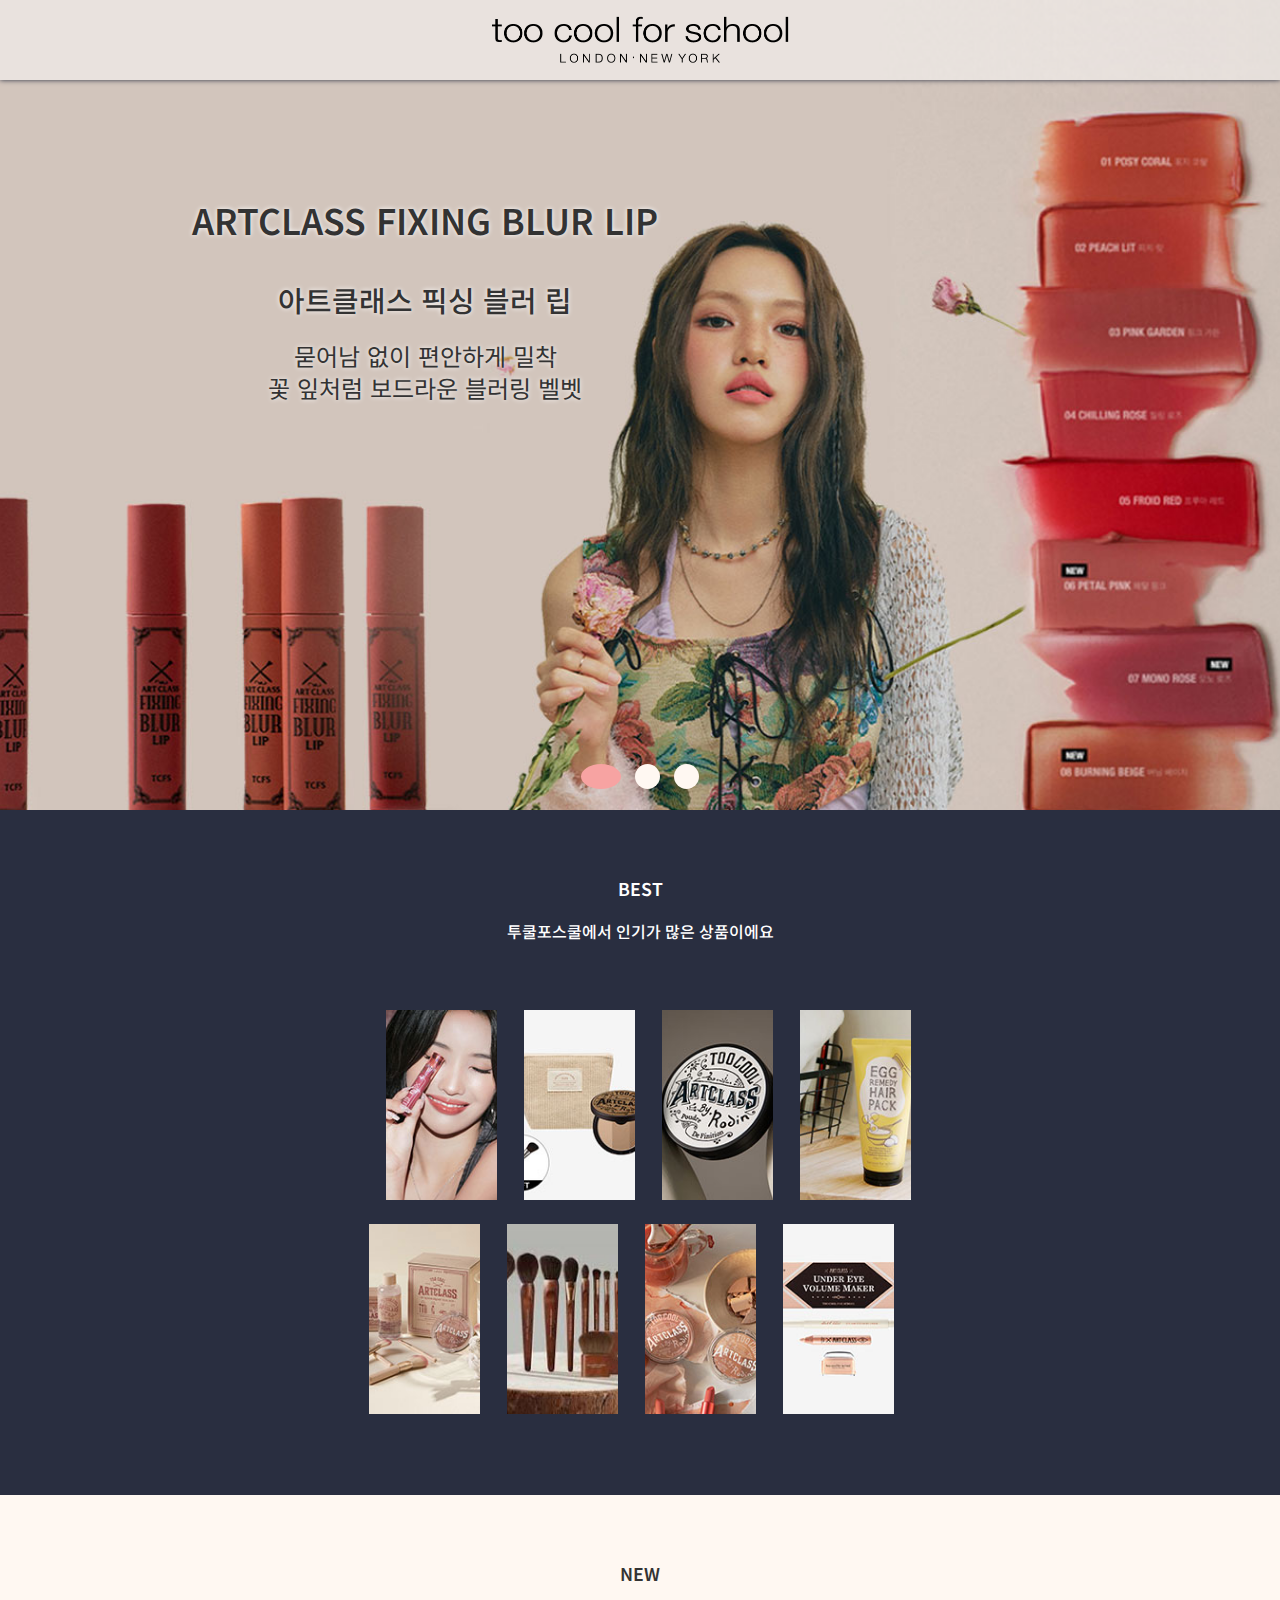
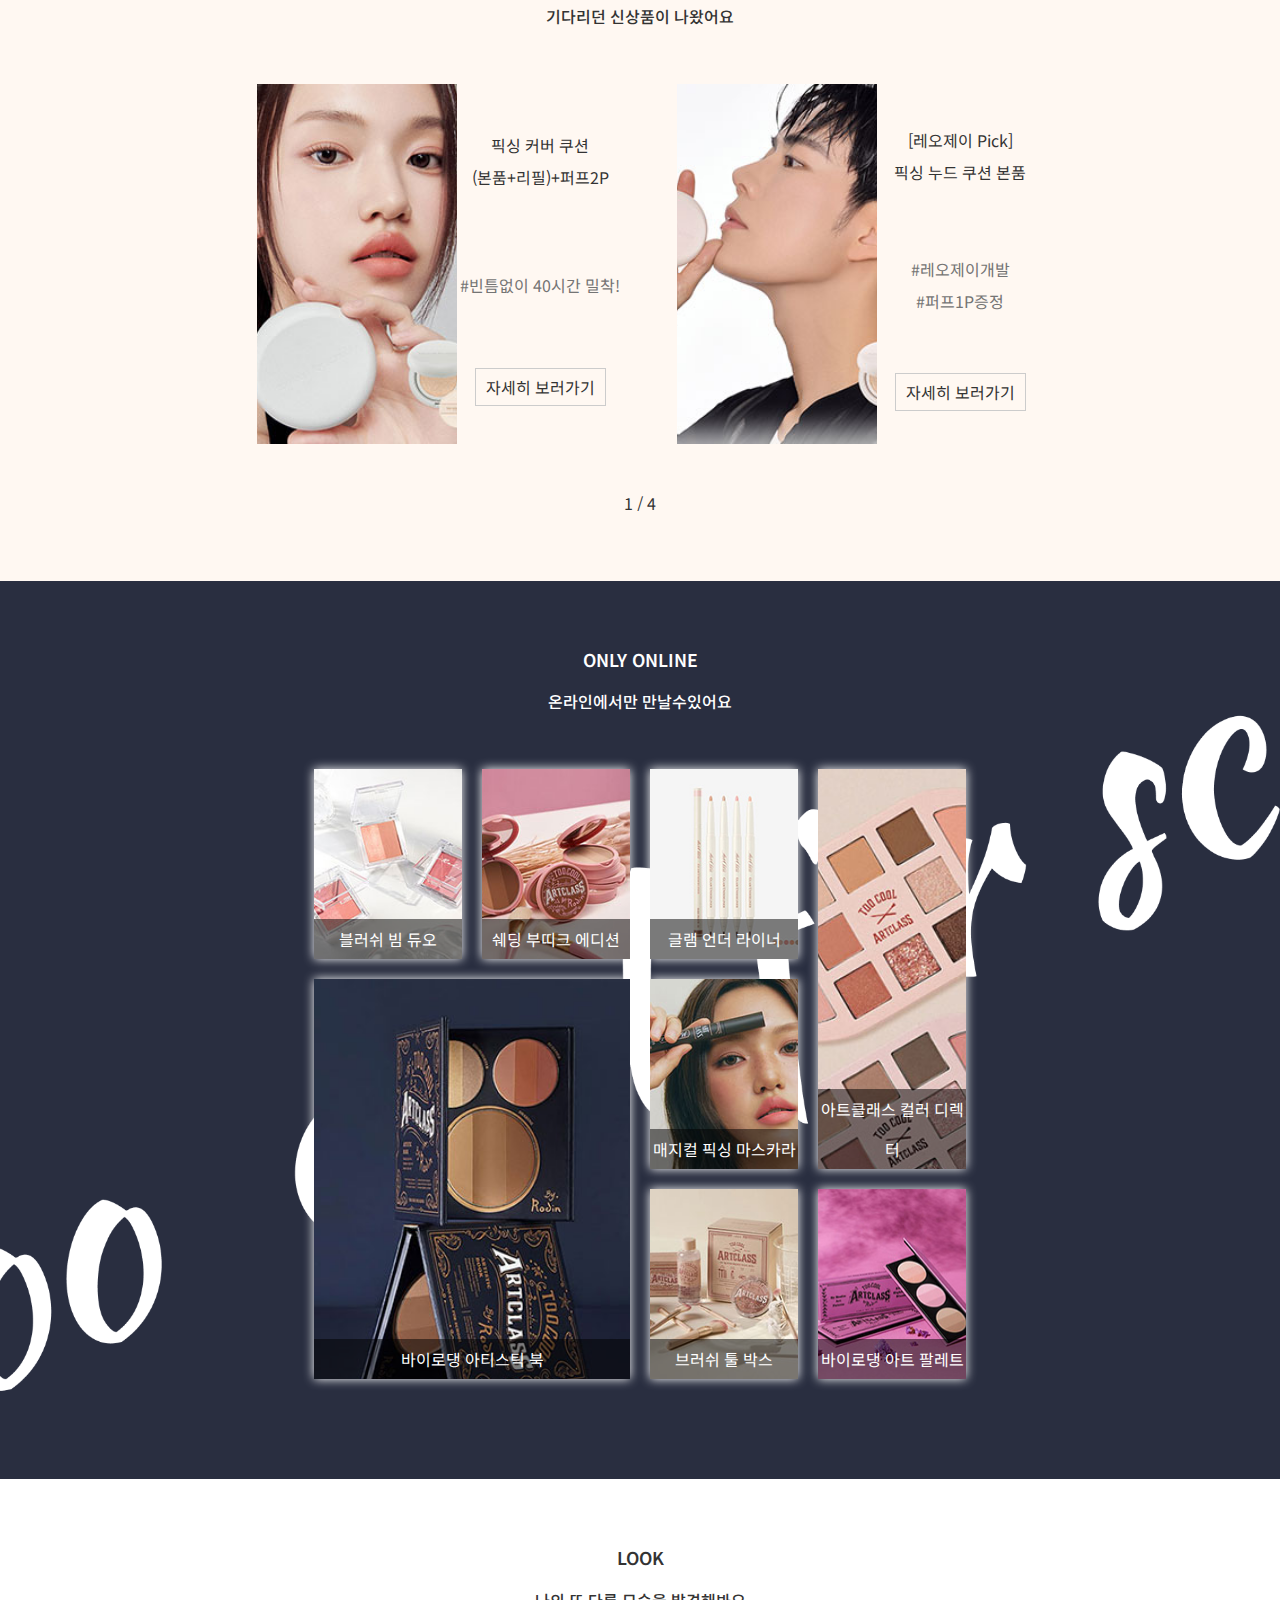
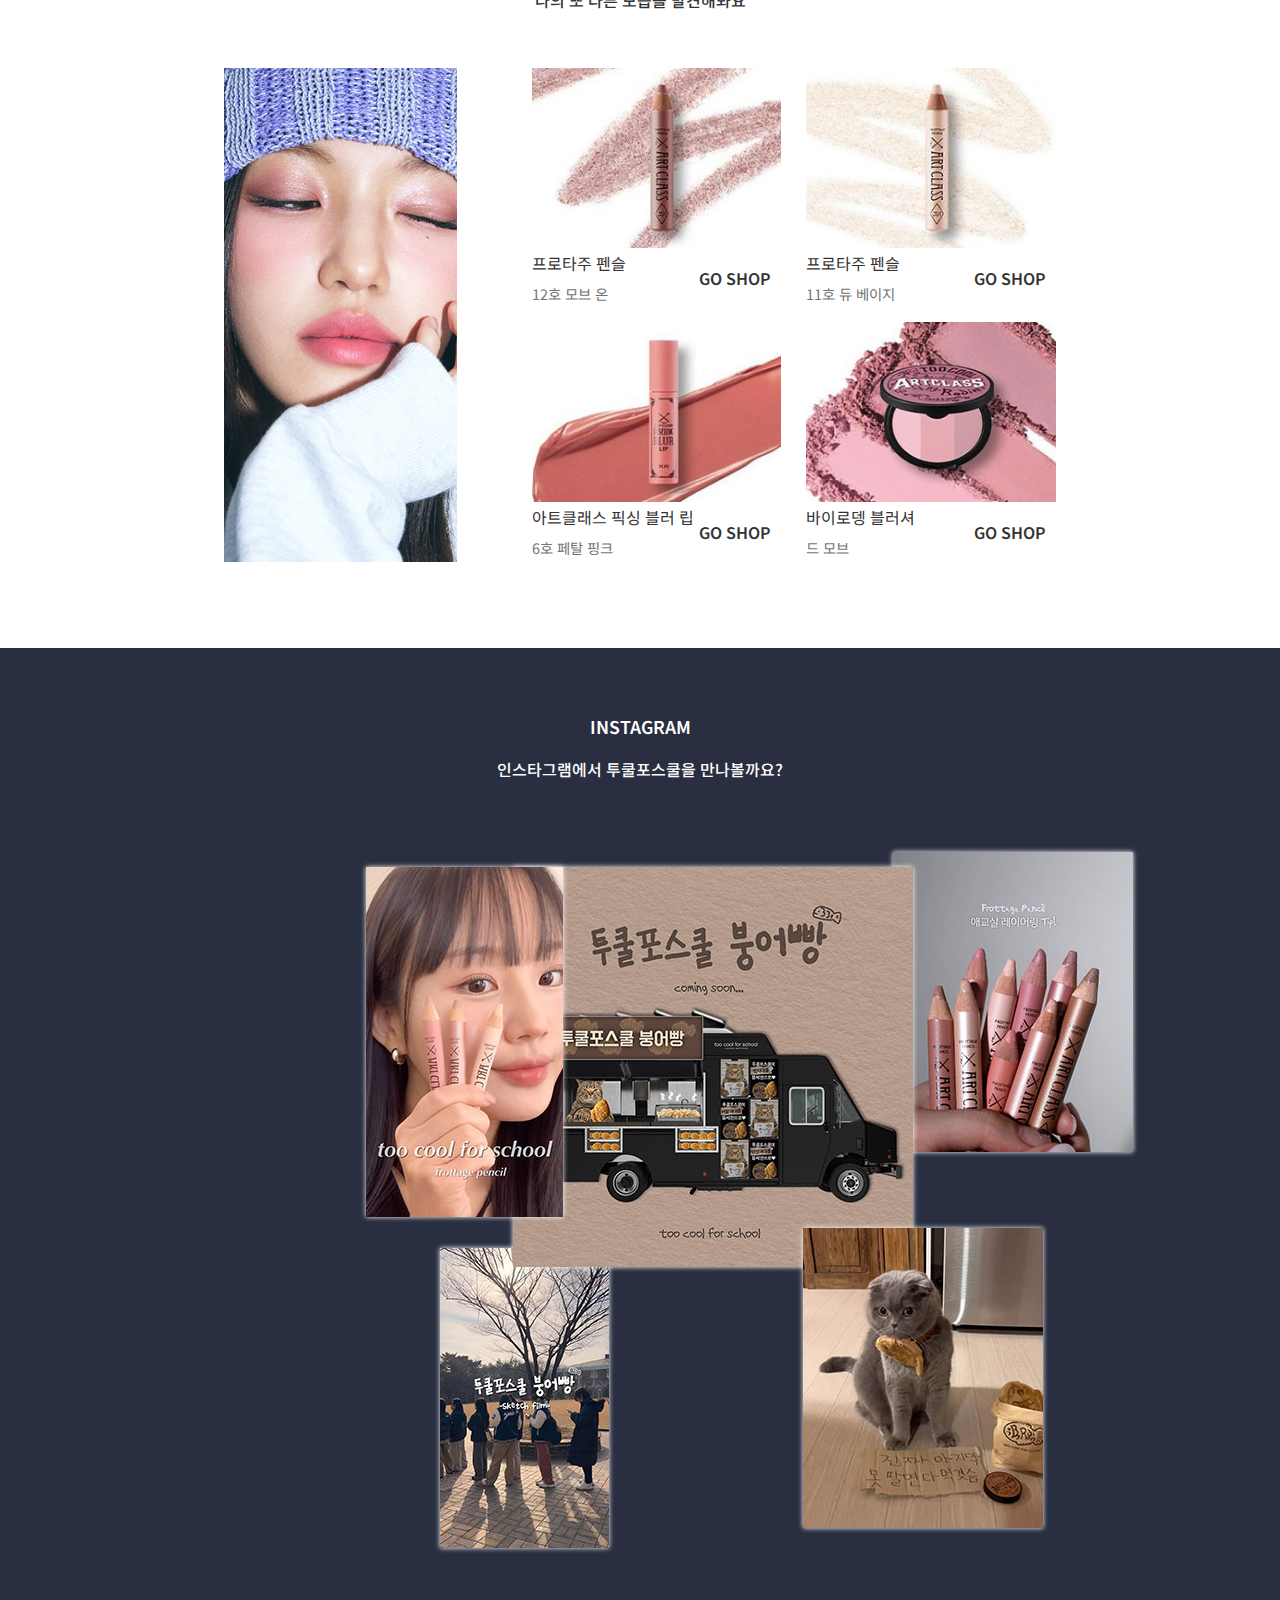
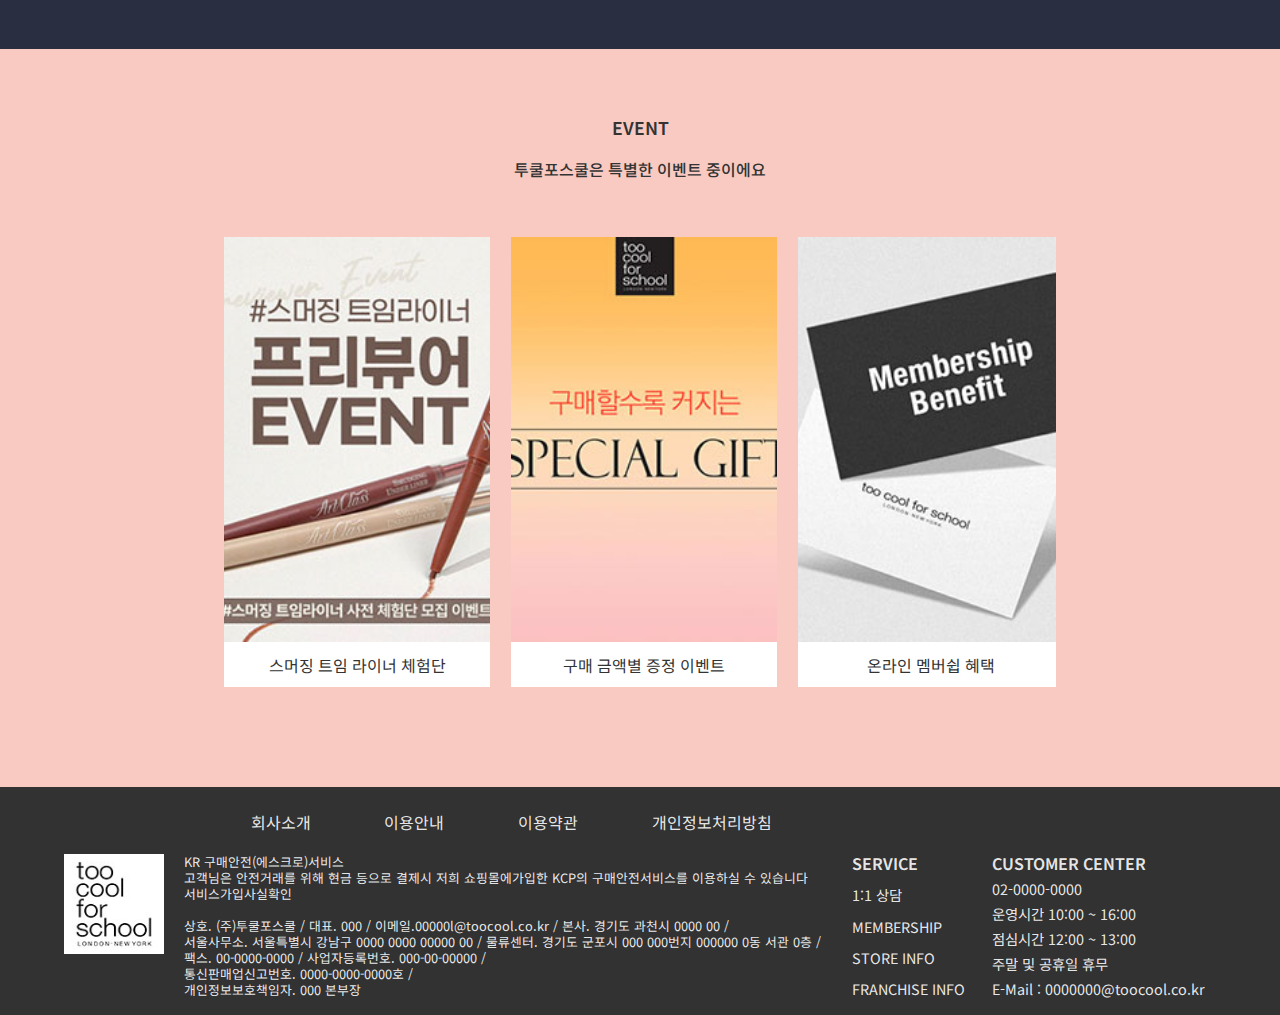
==== commit 70fb58f5: "투쿨포 완성인가" ====
--- a/main.html
+++ b/main.html
@@ -220,7 +220,7 @@
                 <span class="fas fa-arrow-right"></span></li>
 
 
-                <span> 1 / 3</span>
+                <span></span>
 
             </article>
         </section>
@@ -406,7 +406,7 @@
             </dl>
         </div>
     </footer>
-    <button><a href="#" title="top_btn">top</a></button>
+    <button>top</button>
 
     <script src="./script/script.js"></script>
 </body>
--- a/css/base.css
+++ b/css/base.css
@@ -33,39 +33,59 @@
     color: #fff;
 }
 
-h2{
+h2 {
     font-size: 1.1rem;
     font-weight: 600;
 }
 
-.hashtag{
+.hashtag {
     color: #747474;
 }
 
-a{text-decoration: none; color:#333}
+a {
+    text-decoration: none;
+    color: #333
+}
 
-address{font-style: normal;font-size: 0.8rem;}
+address {
+    font-style: normal;
+    font-size: 0.8rem;
+}
 
 /* top버튼 */
 
-button{
+button {
     display: inline-block;
     position: fixed;
     right: 100px;
     bottom: 100px;
     border: 1px solid #fff;
     outline: none;
-    background-color: rgba(0,0,0,0.8);
+    background-color: rgba(0, 0, 0, 0.8);
     font-size: 1.2rem;
     padding: 15px;
     border-radius: 50%;
 
+    color: #fff;
+    opacity: 0;
+    visibility: hidden;
 }
-button a{
-    color: #fff;}
-button:hover a{color: #F8CAC1;border-color: #F8CAC1;}
+
+.appear {
+    opacity: 1;
+    visibility: visible;
+}
+
+button:hover {
+    color: #F8CAC1;
+    border-color: #F8CAC1;
+}
 
 
-.left{left: 0px !important;}
+.left {
+    left: 0px !important;
+}
 
-.right{left: -1000px !important;}+.right {
+    left: -1000px !important;
+}--- a/css/pc.css
+++ b/css/pc.css
@@ -16,7 +16,6 @@
     top: 0px;
     left: 0px;
     z-index: 9000;
-
     background-color: rgba(255, 255, 255, 0.5);
 }
 
@@ -430,36 +429,34 @@
 
 }
 
+.new{
+    overflow: hidden;
+}
+
 .new_list {
     margin: 0px auto;
     padding-bottom: 50px;
-    padding-left: 30px;
     box-sizing: border-box;
-    max-width: 1100px;
     white-space: nowrap;
-    overflow: hidden;
+    position: relative;
+    left: 0px;
 }
 
 
 .new_list>li {
     display: inline-flex;
     text-align: center;
-    width: 45%;
-    padding: 0px;
-    justify-content: space-between;
-    height: 360px;
-}
-
-.new_list>li:first-child {
-    margin-right: 3%;
-}
+    width: 50%;
+    padding: 0px;}
+
 
 
 .new_list>li>div {
     background-position: center !important;
     background-repeat: no-repeat !important;
     background-size: cover !important;
-    width: 56%;
+    width: 48%;
+    margin-left: 8%;
     height: 360px;
 }
 
@@ -479,6 +476,18 @@
 .new_list>li:nth-child(2)>div:first-child:hover {
     background: url(../images/new021.jpg);
     transition: 0.5s;
+}
+
+.new_list>li:nth-child(3)>div:first-child {
+    background: url(../images/new03.jpg);
+}
+
+.new_list>li:nth-child(4)>div:first-child {
+    background: url(../images/new04.jpg);
+}
+
+.new_list>li:nth-child(5)>div:first-child {
+    background: url(../images/new05.jpg);
 }
 
 /* 이미지우측 글씨 */
@@ -488,7 +497,8 @@
     flex-direction: column;
     justify-content: space-around;
     align-items: center;
-    width: 44%;
+    width: 40%;
+    padding-right: 4%;
 }
 
 .new_list>li>p>a {
@@ -513,14 +523,15 @@
     top: 50%;
     transform: translateY(-50%);
     cursor: pointer;
+    z-index: 5000;
 }
 
 .new>.fa-arrow-left {
-    left: -30px;
+    left: 0px;
 }
 
 .new>.fa-arrow-right {
-    right: -30px;
+    right: 0px;
 }
 
 /* only online */
--- a/css/tablet.css
+++ b/css/tablet.css
@@ -173,31 +173,39 @@
     }
 
     .new>.fa-arrow-left {
-        left: 10px;
+        left: 0px;
     }
 
     .new>.fa-arrow-right {
-        right: 10px;
+        right:  0px;
     }
 
     .new_list>li {
-        width: 80%;
-        margin: 0px 10%;
-    }
-
-    .new_list>li>div,
+        width: 90%;
+    }
+    
+
+    .new_list>li>div {
+        width: 41%;
+        max-height: 330px;
+        margin: 0px 5% 0px 18%;
+    }
+
     .new_list>li>p {
-        width: 50%;
-    }
+        width: 33%;
+    }
+
+    .new_list>li>p .hashtag{font-size: 0.9rem;}
+
+
+
+
+    /* only online */
 
     main>section:nth-child(4) {
         background-size: 125%;
 
     }
-
-
-
-    /* only online */
 
     main>section:nth-child(4)>article {
         width: 100%;
@@ -242,9 +250,6 @@
     }
 
 
-    .new_list>li:nth-child(2) {
-        display: none;
-    }
 
     /* 인스타그램 */
     main>section:nth-child(6) {
--- a/css/mobile.css
+++ b/css/mobile.css
@@ -203,27 +203,29 @@
     }
 
     .new>.fa-arrow-left {
-        left: -5%;
+        left: 0px;
     }
 
     .new>.fa-arrow-right {
-        right: -5%;
+        right:  0px;
     }
 
     .new_list>li {
-        width: 85%;
-        margin: 0px 7.5%;
+        width: 100%;
     }
     
 
     .new_list>li>div {
-        width: 55%;
+        width: 37%;
+        max-height: 300px;
+        margin: 0px 5% 0px 11%;
     }
 
     .new_list>li>p {
-        width: 45%;
-    }
-
+        width: 30%;
+    }
+
+    .new_list>li>p .hashtag{font-size: 0.9rem;}
 
     /* only online */
     .only_online {
@@ -313,7 +315,7 @@
 
     /* 인스타그램 */
     main>section:nth-child(6) {
-        background-size: 300%;
+        background-size: 400%;
         background-position: left;
     }
 
@@ -423,6 +425,8 @@
 
     .f_inner {
         width: 90%;
+        box-sizing: border-box;
+        grid-template-rows: repeat(30%,70%);
         grid-template-areas:
             'f_h f_b'
             'f_a f_a'
@@ -450,7 +454,9 @@
     .f_inner>.center {
         padding: 7px 0px;
     }
-
+    .f_inner>.center{align-items: start;}
+
+    address>span:last-child,
     .f_inner>.service>li:not(:first-child),
     .f_inner>.center>dd {
         display: none;
@@ -461,4 +467,7 @@
     address .fas {
         display: inline;
     }
+
+    address,footer dt{ cursor:pointer;}
+
 }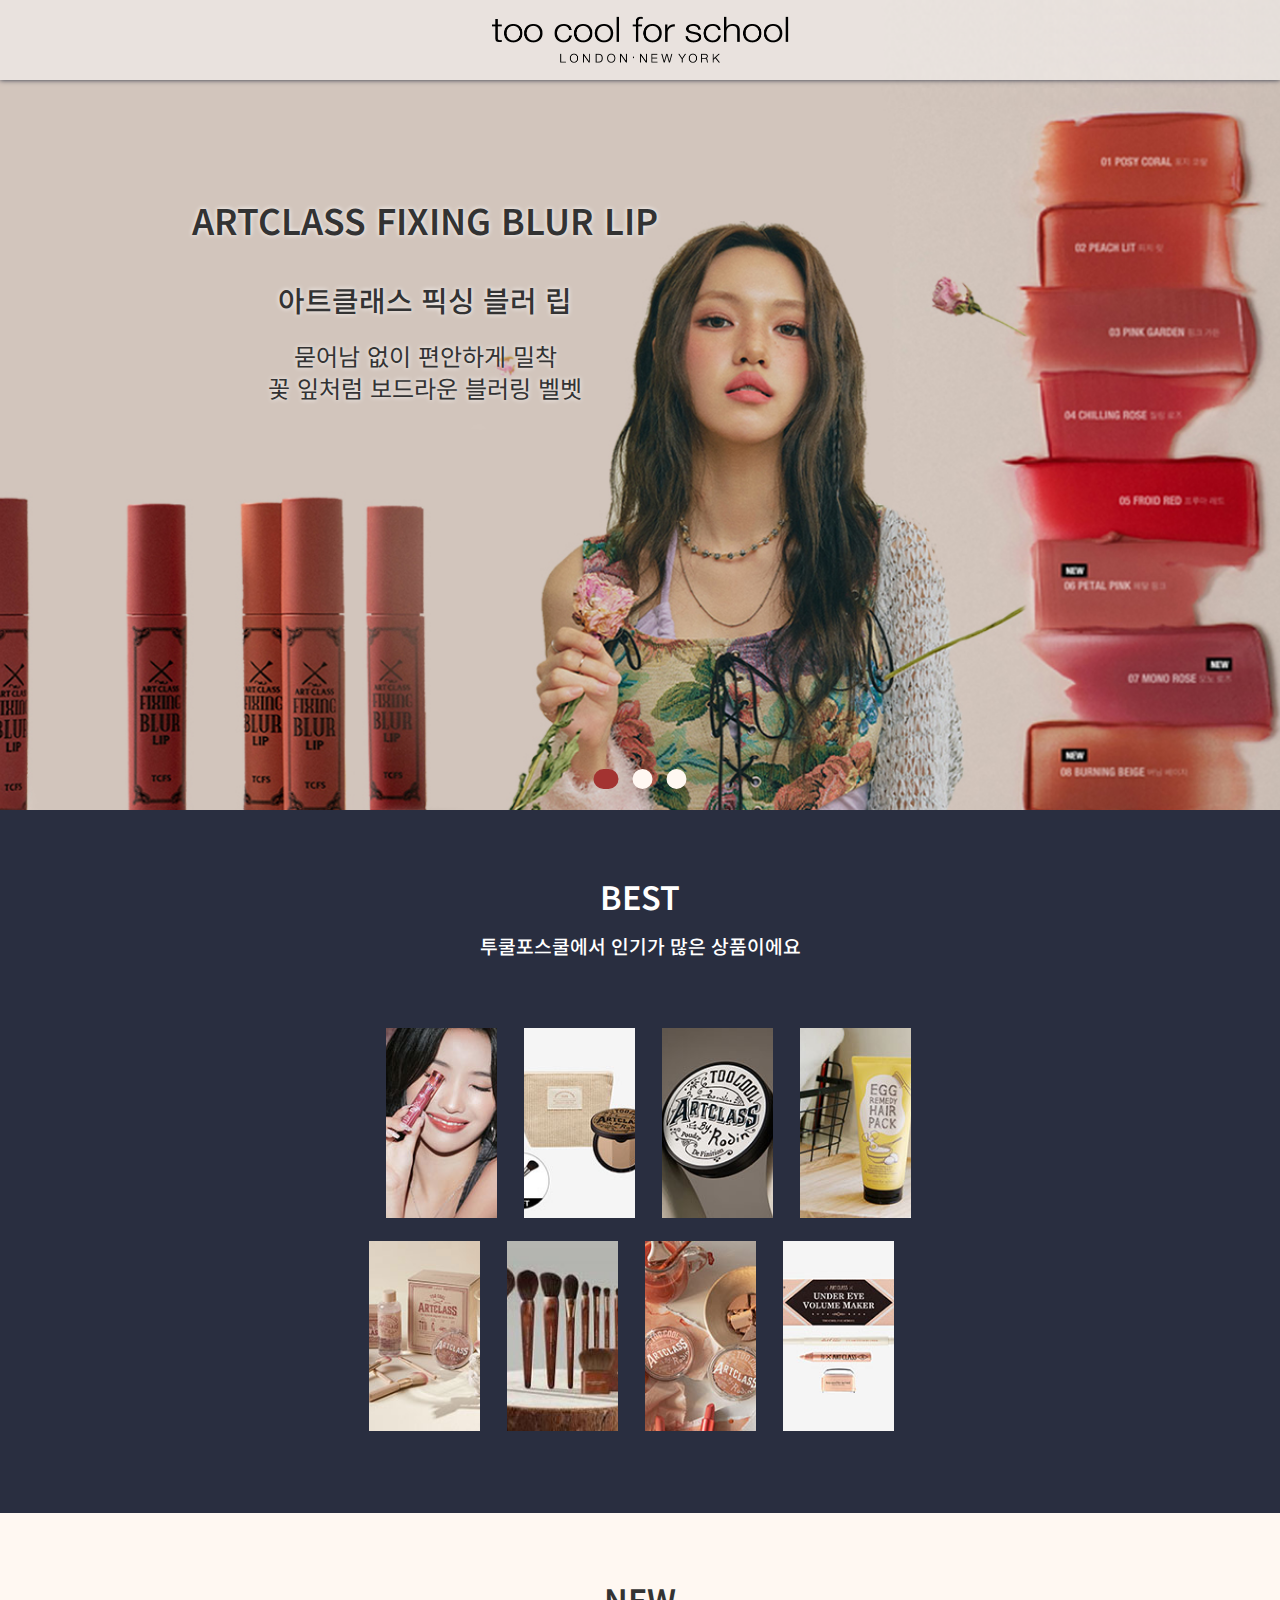
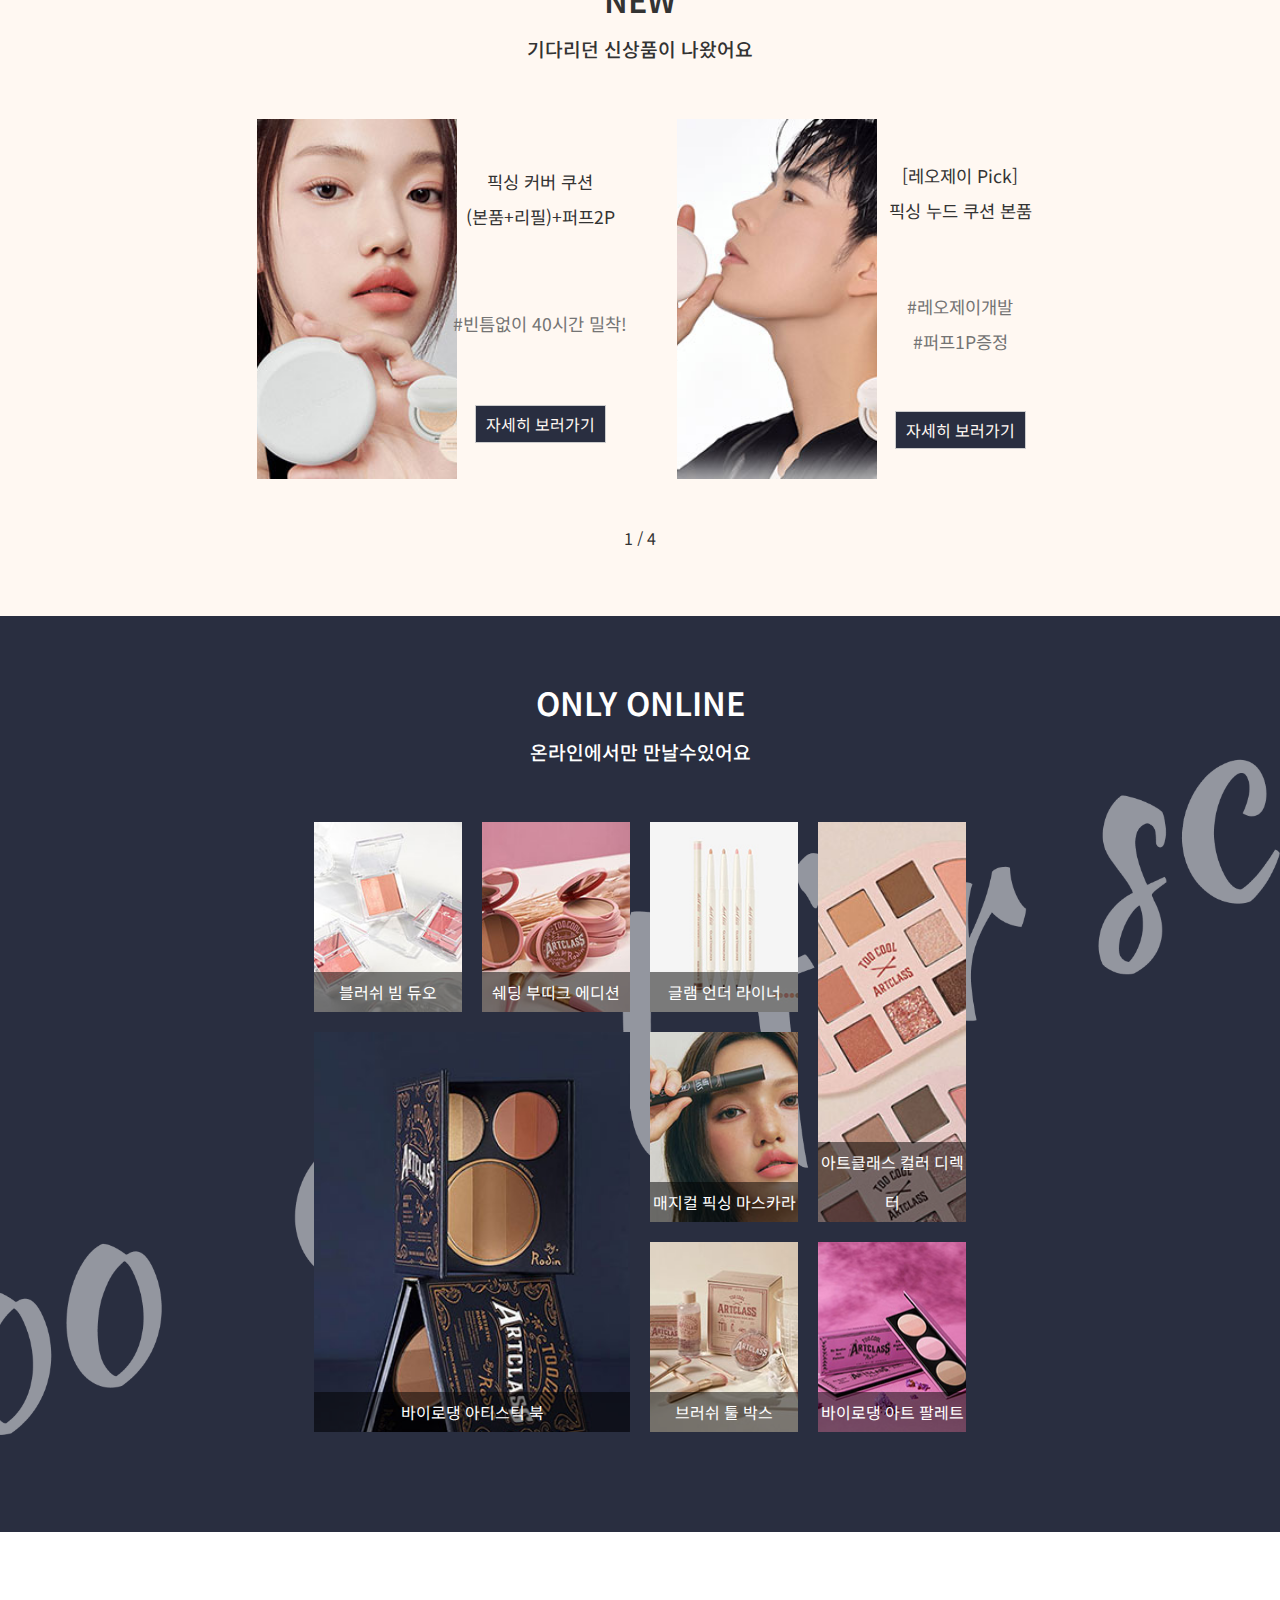
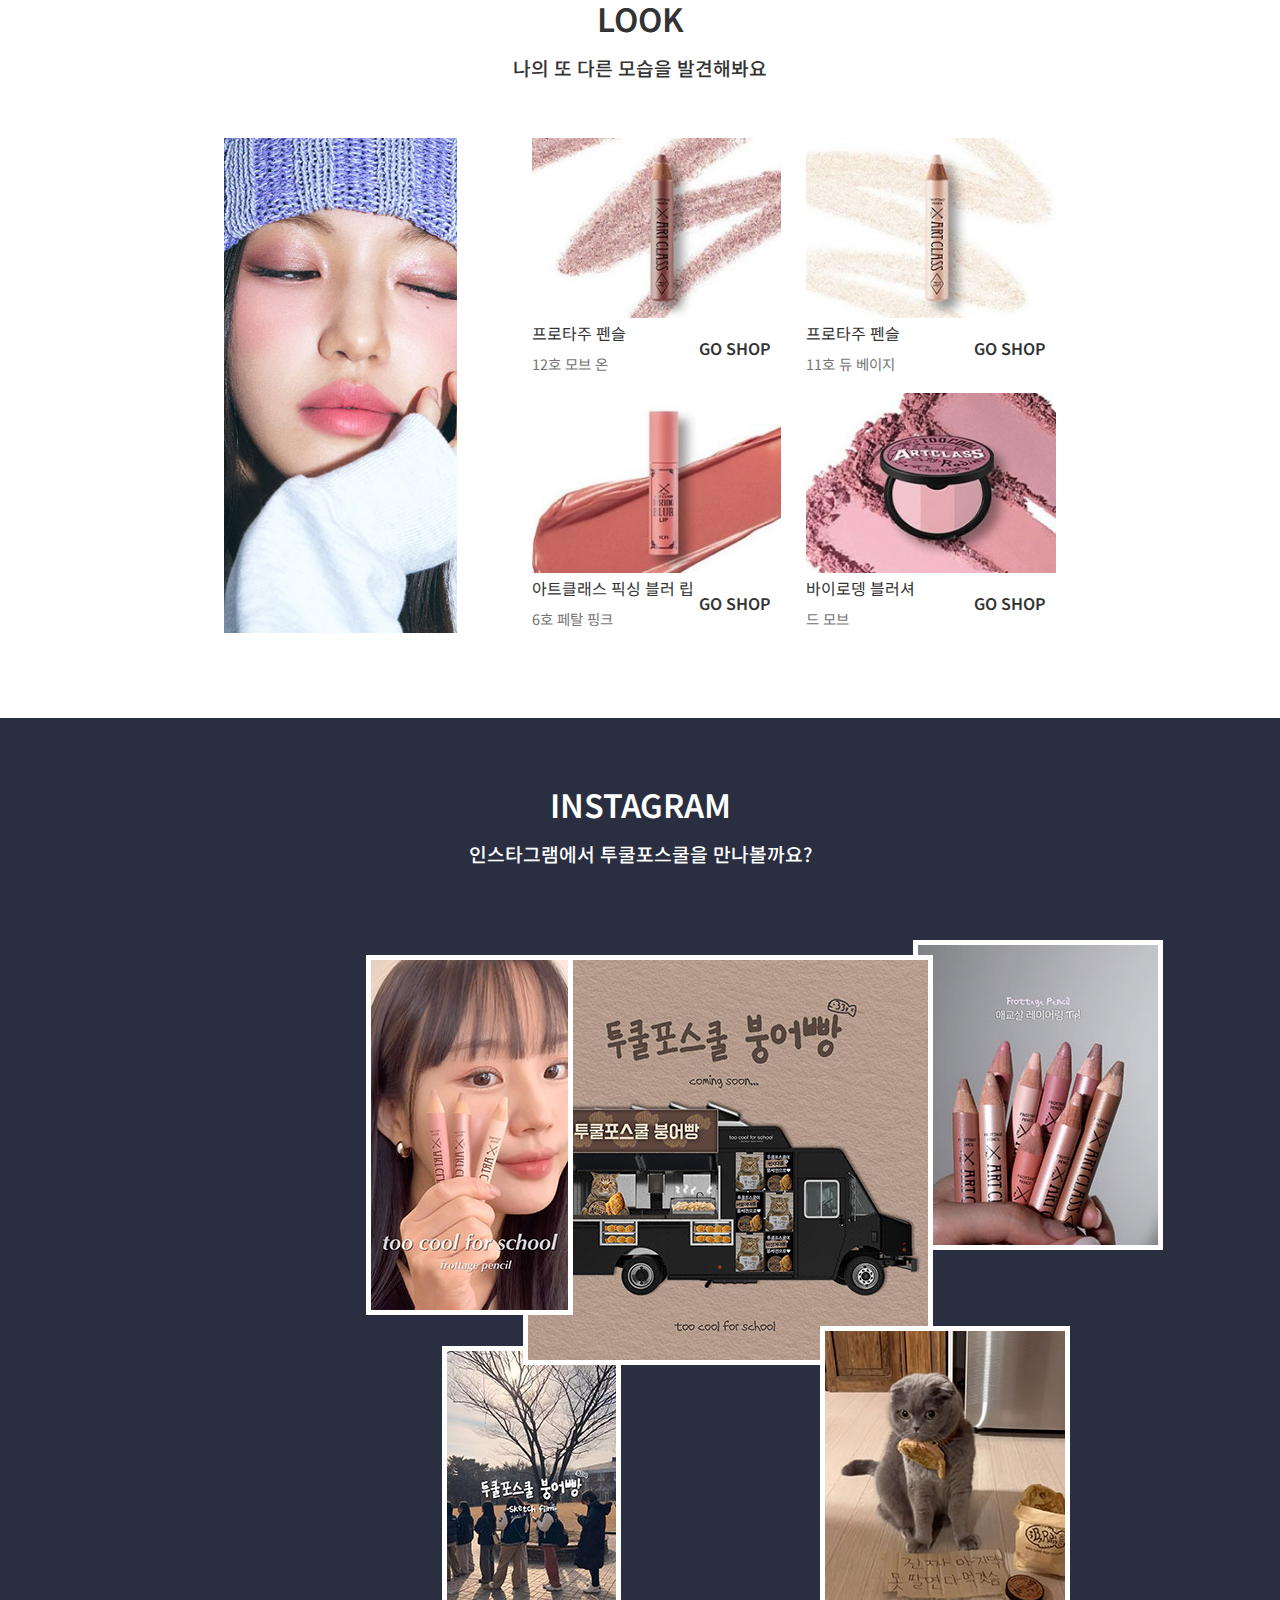
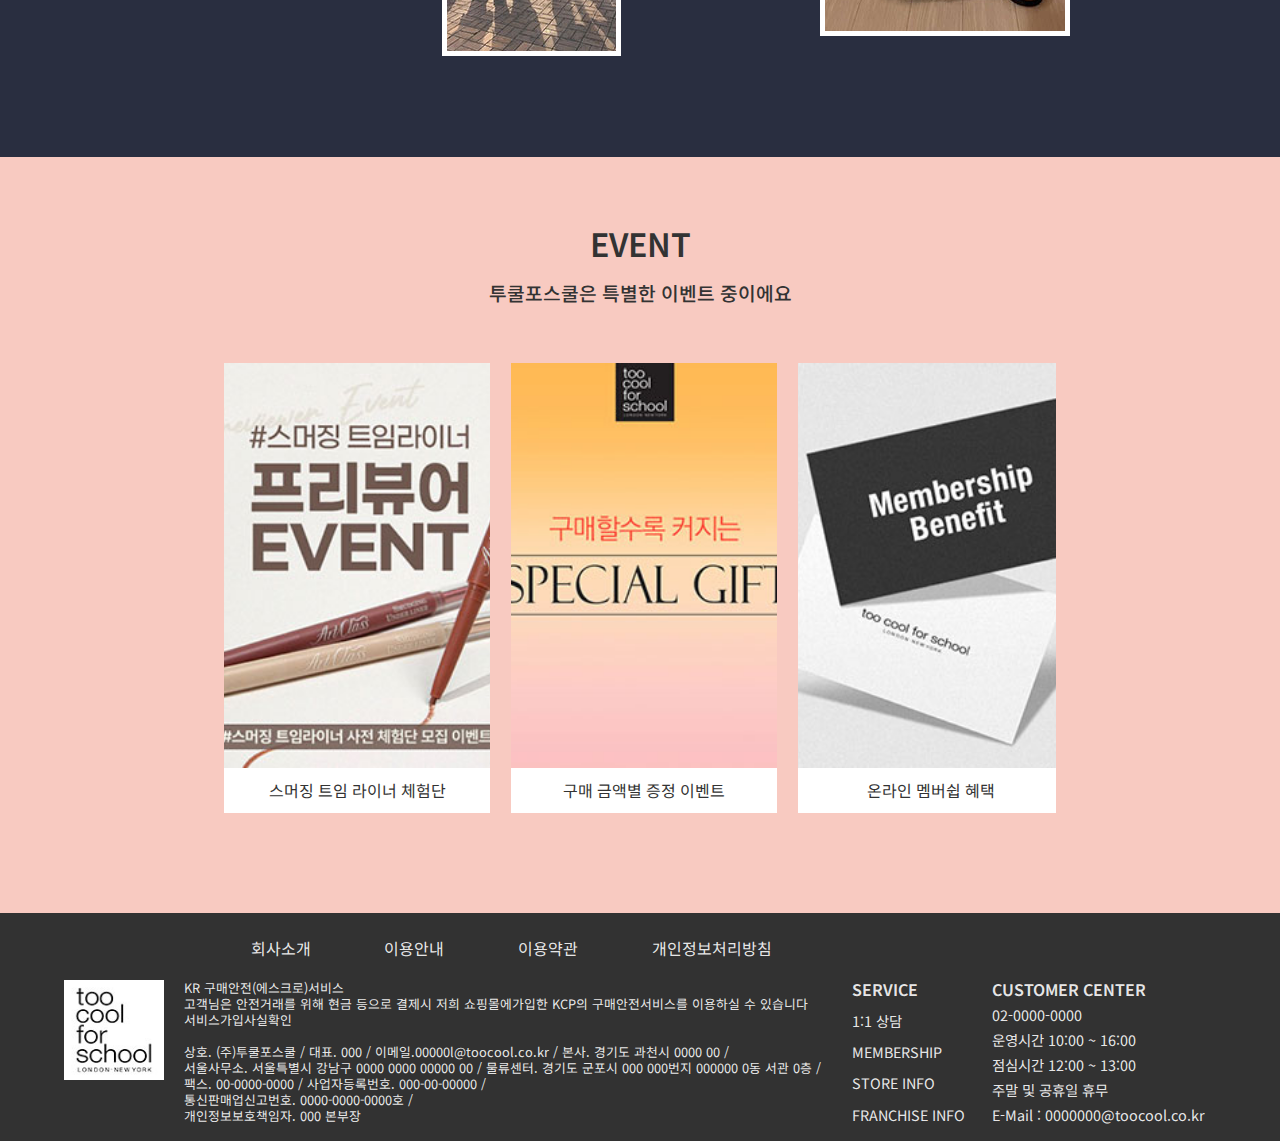
==== commit 0abd87aa: "수정" ====
--- a/main.html
+++ b/main.html
@@ -406,7 +406,6 @@
             </dl>
         </div>
     </footer>
-    <button>top</button>
 
     <script src="./script/script.js"></script>
 </body>
--- a/css/base.css
+++ b/css/base.css
@@ -34,7 +34,7 @@
 }
 
 h2 {
-    font-size: 1.1rem;
+    font-size: 2rem;
     font-weight: 600;
 }
 
--- a/css/pc.css
+++ b/css/pc.css
@@ -180,6 +180,8 @@
     text-decoration: underline;
 }
 
+.gnb>ul>li>.fa-window-close{display: none;}
+
 /* 메인 서식 */
 main {
     background-color: #292E40;
@@ -209,6 +211,7 @@
 section>p {
     padding: 25px 0px 60px 0px;
     font-weight: 500;
+    font-size: 1.2rem;
 }
 
 /* 메인배너서식 */
@@ -305,8 +308,8 @@
 
 .banner .c_btn {
     display: inline-block;
-    height: 25px;
-    width: 25px;
+    height: 20px;
+    width: 20px;
     border-radius: 50%;
     background-color: #FFF8F2;
     transition: 0.3s;
@@ -314,9 +317,9 @@
 }
 
 .banner .act {
-    background-color: #F7A3A2;
-    width: 40px;
-    border-radius: 50%;
+    background-color: #a33331;
+    width: 25px;
+    border-radius: 10px;
 }
 
 .banner>div {
@@ -499,6 +502,7 @@
     align-items: center;
     width: 40%;
     padding-right: 4%;
+    font-size: 1.1rem;
 }
 
 .new_list>li>p>a {
@@ -506,12 +510,11 @@
     padding: 10px;
     border: 1px solid #ccc;
     cursor: pointer;
-}
-
-.new_list>li>p>a:hover {
     background-color: #292E40;
     color: #FFF8F2;
-}
+    font-size: 1rem;
+}
+
 
 /* 좌우 화살표 */
 
@@ -562,7 +565,6 @@
 
 .only_online ul>li {
     overflow: hidden;
-    transition: 0.5s;
 }
 
 .only_online>ul>li>a {
@@ -576,11 +578,11 @@
     background-position: center;
     background-repeat: no-repeat;
     background-size: cover;
+    transition: 0.5s;
 }
 
 .only_online>ul>li>a>div:hover {
     transform: scale(1.1);
-    transition: 0.5s;
 }
 
 .only_online>ul>li:first-child {
@@ -652,7 +654,6 @@
 
 .only_online>ul>li {
     position: relative;
-    box-shadow: 0px 0px 10px #fff;
 }
 
 .only_online>ul>li>a>p {
@@ -832,7 +833,7 @@
 /* 인스타그램 서식 */
 main>section:nth-child(6) {
     background-image: url('../images/insta_back.png');
-    background-size: 120%;
+    background-size: 200%;
     background-position: center;
     background-attachment: fixed;
     box-sizing: border-box;
@@ -1007,8 +1008,7 @@
 }
 
 .insta_list li a img {
-    box-shadow: 0px 0px 5px #fff;
-
+    border: 5px solid #fff;
 }
 
 
--- a/css/tablet.css
+++ b/css/tablet.css
@@ -1,6 +1,6 @@
 @charset "utf-8";
 
-@media screen and (max-width:1279px) and (min-width:767px) {
+@media screen and (max-width:1279px) and (min-width:768px) {
     .fa-plus {
         display: inline;
         position: absolute;
@@ -396,8 +396,8 @@
 
     .event>div>span {
         display: inline-block;
-        height: 30px;
-        width: 30px;
+        height: 15px;
+        width: 15px;
         background-color: #FFF8F2;
         border-radius: 50%;
         margin: 0px 5px;
--- a/css/mobile.css
+++ b/css/mobile.css
@@ -1,6 +1,6 @@
 @charset "utf-8";
 
-@media screen and (max-width : 766px) {
+@media screen and (max-width : 767px) {
 
     .fa-plus {
         display: inline;
@@ -281,6 +281,10 @@
         margin: 0px 15px;
     }
 
+    .look_list>li div{
+        background-position: top !important;
+
+    }
     .look_list>li>a>span:last-child {
         transform: translateY(0%);
     }
@@ -401,7 +405,7 @@
 
     .event>div {
         position: absolute;
-        bottom: 0px;
+        bottom: 20px;
         left: 50%;
         transform: translateX(-50%);
     }
@@ -409,8 +413,8 @@
 
     .event>div>span {
         display: inline-block;
-        height: 30px;
-        width: 30px;
+        height: 15px;
+        width: 15px;
         background-color: #FFF8F2;
         border-radius: 50%;
         margin: 0px 5px;
